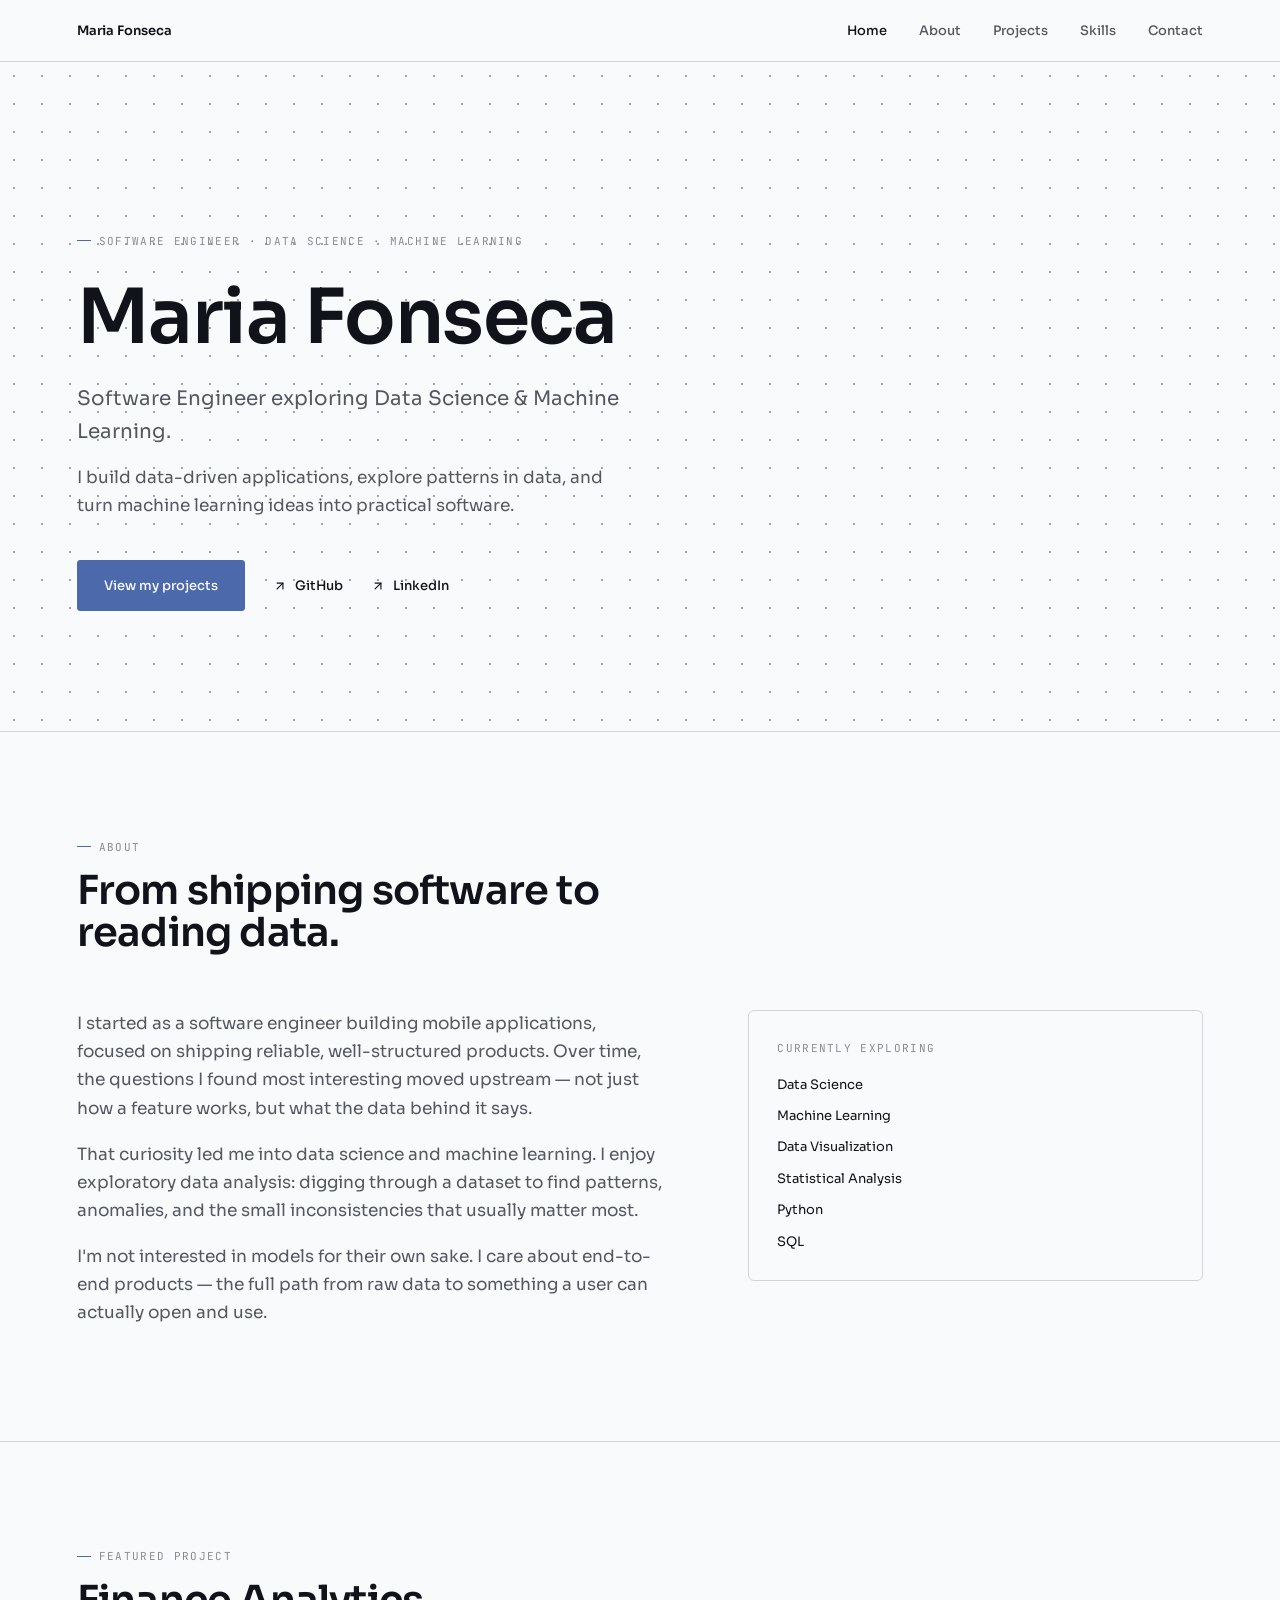
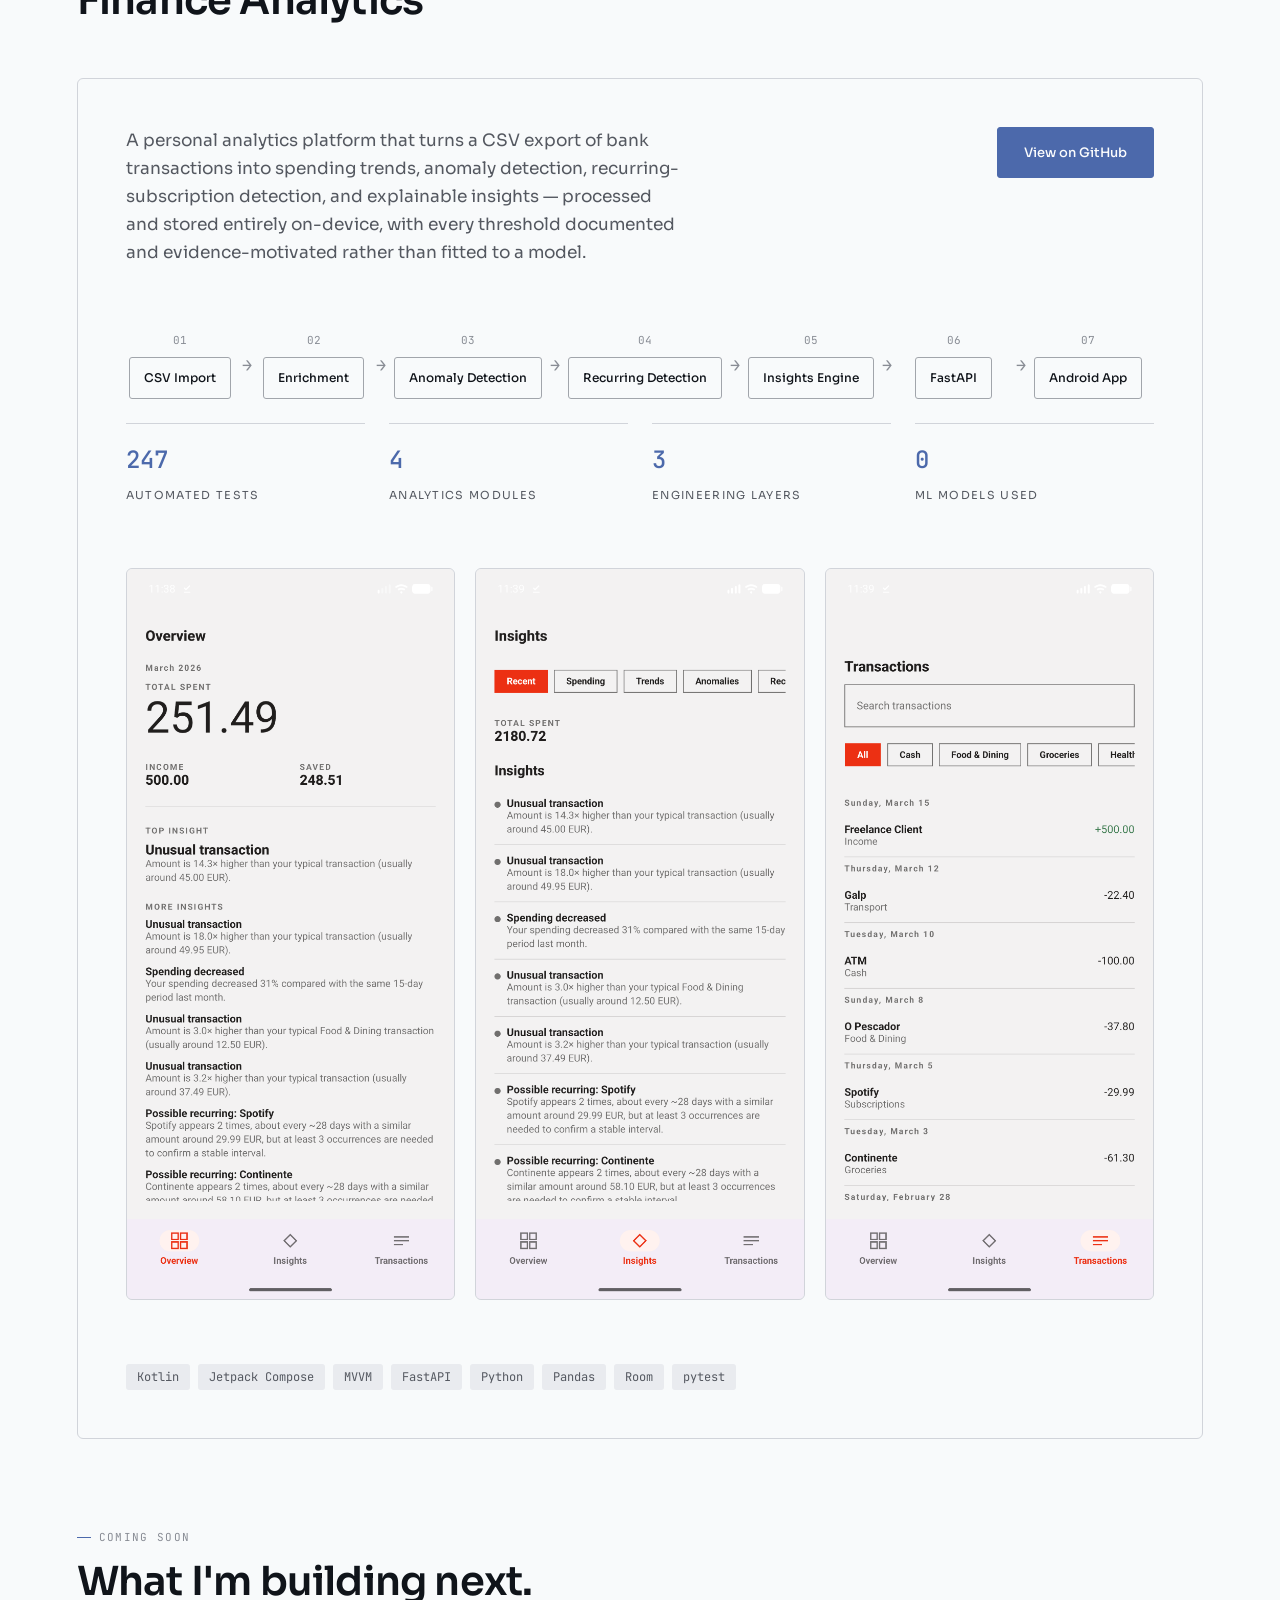
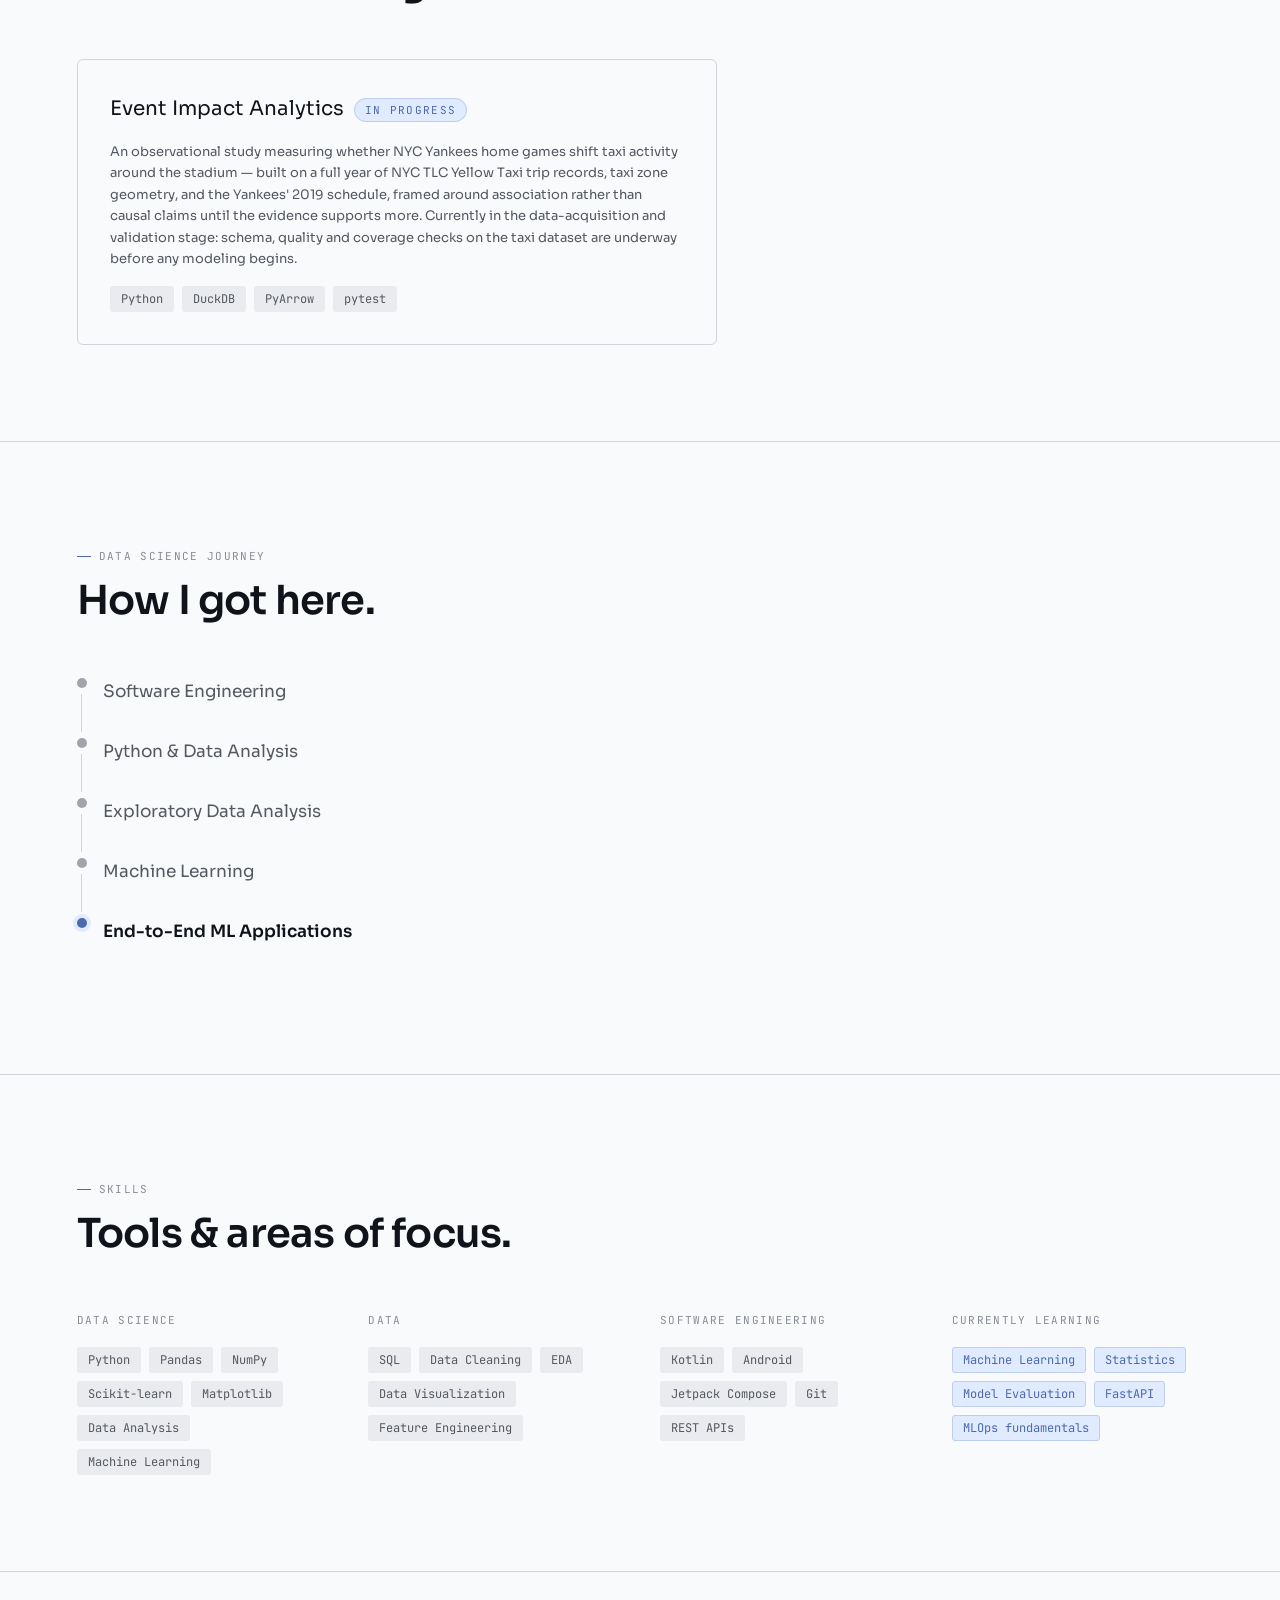
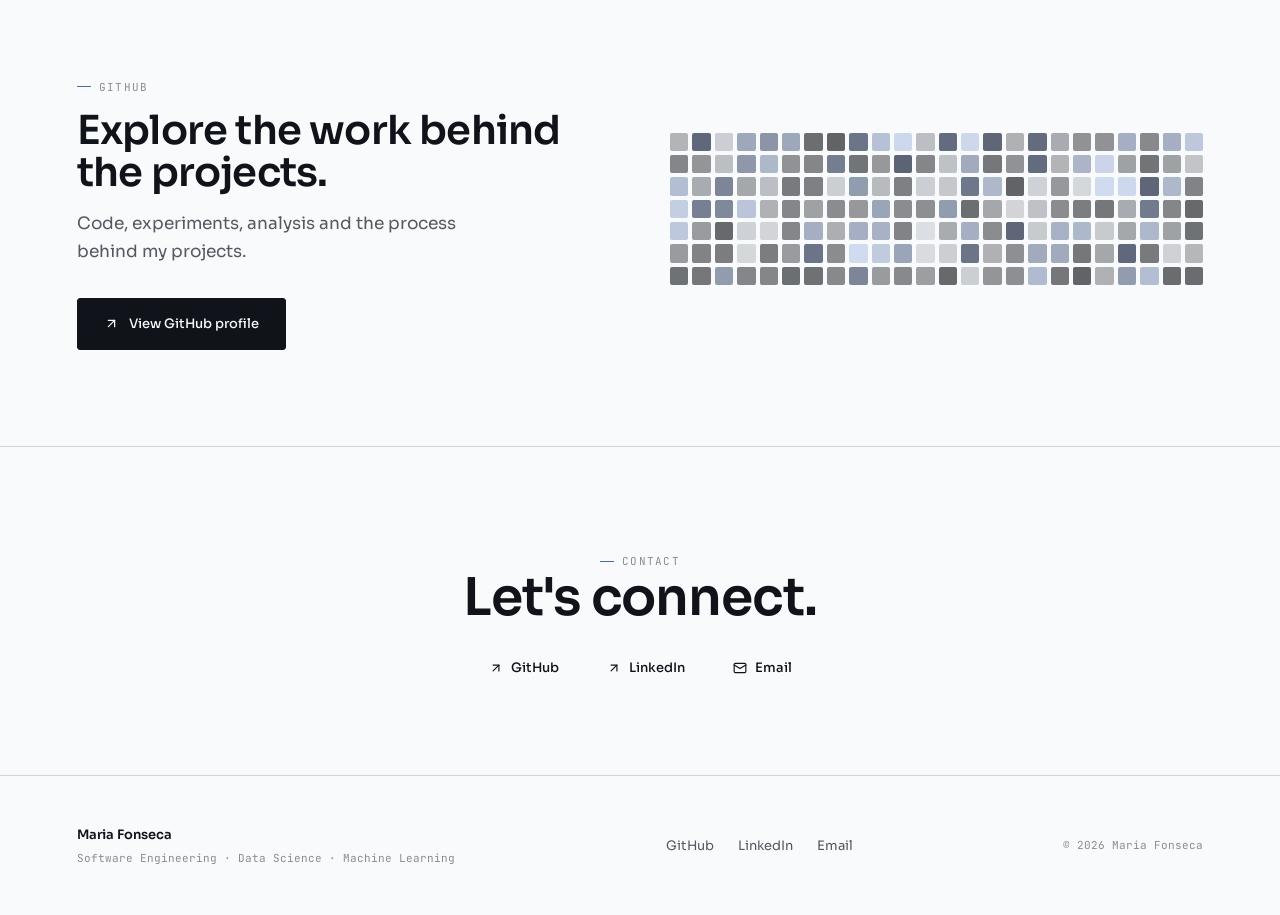
==== ui_kits/portfolio/index.html @ a58d3ca5 "Initial commit: portfolio site and improvement notes Claude-Session: https://claude.ai/code/session_" ====
<!doctype html>
<html lang="en">
<head>
<meta charset="utf-8">
<meta name="viewport" content="width=device-width, initial-scale=1">
<title>Maria Fonseca — Software Engineer · Data Science · ML</title>
<link rel="stylesheet" href="../../styles.css">
<style>
.hero{padding:160px var(--container-padding) 120px;position:relative;overflow:hidden}
.hero-dots{position:absolute;inset:0;z-index:0}
.hero-inner{position:relative;z-index:1;max-width:820px}
.hero-kicker{margin-bottom:28px}
.hero h1{font-size:var(--text-4xl);margin-bottom:24px}
.hero-sub{font-size:var(--text-md);color:var(--color-text-secondary);font-weight:400;margin-bottom:16px;max-width:620px}
.hero-body{font-size:var(--text-base);color:var(--color-text-secondary);max-width:560px;margin-bottom:40px}
.hero-cta{display:flex;align-items:center;gap:28px;flex-wrap:wrap}
section{padding:96px var(--container-padding);border-top:1px solid var(--color-divider)}
.section-head{margin-bottom:56px;max-width:640px}
.section-head h2{font-size:var(--text-2xl);margin-top:14px}
.about-grid{display:grid;grid-template-columns:1.3fr 1fr;gap:80px;align-items:start}
.about-body p{margin-bottom:18px;color:var(--color-text-secondary);font-size:var(--text-base)}
.explore-box{border:1px solid var(--color-divider);border-radius:var(--radius-md);padding:28px}
.explore-title{font-family:var(--font-mono);font-size:var(--text-2xs);text-transform:uppercase;letter-spacing:var(--tracking-label);color:var(--color-text-tertiary);margin-bottom:16px}
.explore-list{display:flex;flex-direction:column;gap:10px}
.explore-list span{font-size:var(--text-sm)}
.featured-top{display:flex;justify-content:space-between;align-items:flex-start;gap:40px;margin-bottom:40px;flex-wrap:wrap}
.featured-desc{max-width:560px;color:var(--color-text-secondary);font-size:var(--text-base)}
.featured-stats{display:grid;grid-template-columns:repeat(4,1fr);gap:24px;margin-bottom:40px}
.featured-viz{display:grid;grid-template-columns:repeat(3,1fr);gap:20px;margin-bottom:40px}
.viz-shot{width:100%;aspect-ratio:9/20;object-fit:cover;object-position:top;border:1px solid var(--color-divider);border-radius:var(--radius-md);background:var(--color-inset)}
.coming-soon-card{max-width:640px}
.coming-soon-badge{font-family:var(--font-mono);font-size:var(--text-2xs);text-transform:uppercase;letter-spacing:var(--tracking-label);background:var(--color-accent-soft);color:var(--color-accent);border:1px solid var(--color-accent-soft-border);border-radius:var(--radius-pill);padding:4px 10px;margin-left:10px;vertical-align:middle}
.other-grid{display:grid;grid-template-columns:1fr 1fr 1fr;gap:24px}
.journey-wrap{max-width:480px}
.skills-grid{display:grid;grid-template-columns:repeat(4,1fr);gap:40px}
.skill-cat-title{font-family:var(--font-mono);font-size:var(--text-2xs);text-transform:uppercase;letter-spacing:var(--tracking-label);color:var(--color-text-tertiary);margin-bottom:18px}
.skill-tags{display:flex;flex-wrap:wrap;gap:8px}
.gh-section{display:grid;grid-template-columns:1fr 1fr;gap:60px;align-items:center}
.gh-graph{display:grid;grid-template-columns:repeat(24,1fr);gap:4px}
.gh-cell{aspect-ratio:1;border-radius:2px;background:var(--color-inset)}
.contact-section{text-align:center}
.contact-section h2{font-size:var(--text-3xl);margin-bottom:32px}
.contact-links{display:flex;justify-content:center;gap:48px;flex-wrap:wrap}
footer{padding:48px var(--container-padding);border-top:1px solid var(--color-divider);display:flex;justify-content:space-between;align-items:center;flex-wrap:wrap;gap:16px}
footer .foot-brand{font-weight:600;font-size:var(--text-sm)}
footer .foot-sub{font-family:var(--font-mono);font-size:var(--text-2xs);color:var(--color-text-tertiary);margin-top:4px}
footer .foot-links{display:flex;gap:24px}
footer .foot-links a{font-size:var(--text-sm);color:var(--color-text-secondary)}
.copyright{font-family:var(--font-mono);font-size:var(--text-2xs);color:var(--color-text-tertiary)}
.nav-toggle{display:none;background:none;border:none;cursor:pointer;padding:4px;color:var(--color-text)}
.nav-toggle svg{width:22px;height:22px}
@media (max-width: 860px){
  .about-grid,.gh-section{grid-template-columns:1fr}
  .featured-stats{grid-template-columns:1fr 1fr}
  .featured-viz{grid-template-columns:1fr}
  .other-grid{grid-template-columns:1fr}
  .skills-grid{grid-template-columns:1fr 1fr}
  .hero{padding:120px 24px 80px}
  .hero h1{font-size:var(--text-3xl)}
  section{padding:64px 24px}
}
@media (max-width: 700px){
  .nav-toggle{display:inline-flex}
  .nav-links{
    position:absolute;top:100%;left:0;right:0;display:none;flex-direction:column;
    align-items:stretch;gap:0;background:var(--color-bg);border-bottom:1px solid var(--color-divider);
    padding:8px var(--container-padding) 16px;
  }
  .nav-links.open{display:flex}
  .nav-links a{padding:12px 0}
  .gh-graph{grid-template-columns:repeat(14,1fr)}
}
@media (max-width: 480px){
  .hero h1{font-size:var(--text-2xl)}
  .hero-sub{font-size:var(--text-base)}
  .hero-cta{gap:16px}
  .contact-links{gap:24px}
  .gh-graph{grid-template-columns:repeat(10,1fr)}
  footer{flex-direction:column;align-items:flex-start;text-align:left}
}
</style>
</head>
<body>

<nav class="nav">
  <span class="nav-brand">Maria Fonseca</span>
  <button class="nav-toggle" id="nav-toggle" type="button" aria-label="Toggle navigation" aria-expanded="false" aria-controls="nav-links">
    <svg viewBox="0 0 24 24" fill="none" stroke="currentColor" stroke-width="2" stroke-linecap="round" stroke-linejoin="round"><line x1="3" y1="6" x2="21" y2="6"/><line x1="3" y1="12" x2="21" y2="12"/><line x1="3" y1="18" x2="21" y2="18"/></svg>
  </button>
  <div class="nav-links" id="nav-links">
    <a href="#home" aria-current="page">Home</a>
    <a href="#about">About</a>
    <a href="#projects">Projects</a>
    <a href="#skills">Skills</a>
    <a href="#contact">Contact</a>
  </div>
</nav>

<header class="hero dot-field" id="home">
  <div class="hero-inner">
    <div class="section-label hero-kicker">Software Engineer · Data Science · Machine Learning</div>
    <h1>Maria Fonseca</h1>
    <div class="hero-sub">Software Engineer exploring Data Science &amp; Machine Learning.</div>
    <div class="hero-body">I build data-driven applications, explore patterns in data, and turn machine learning ideas into practical software.</div>
    <div class="hero-cta">
      <a class="btn btn-accent" href="#projects">View my projects</a>
      <a class="social-link" href="https://github.com/mariaiffonseca" target="_blank" rel="noreferrer"><svg viewBox="0 0 24 24" fill="none" stroke="currentColor" stroke-width="2" stroke-linecap="round" stroke-linejoin="round"><path d="M7 17 17 7"/><path d="M7 7h10v10"/></svg>GitHub</a>
      <a class="social-link" href="https://www.linkedin.com/in/mariaiffonseca/" target="_blank" rel="noreferrer"><svg viewBox="0 0 24 24" fill="none" stroke="currentColor" stroke-width="2" stroke-linecap="round" stroke-linejoin="round"><path d="M7 17 17 7"/><path d="M7 7h10v10"/></svg>LinkedIn</a>
    </div>
  </div>
</header>

<section id="about">
  <div class="section-head">
    <div class="section-label">About</div>
    <h2>From shipping software to reading data.</h2>
  </div>
  <div class="about-grid">
    <div class="about-body">
      <p>I started as a software engineer building mobile applications, focused on shipping reliable, well-structured products. Over time, the questions I found most interesting moved upstream — not just how a feature works, but what the data behind it says.</p>
      <p>That curiosity led me into data science and machine learning. I enjoy exploratory data analysis: digging through a dataset to find patterns, anomalies, and the small inconsistencies that usually matter most.</p>
      <p>I'm not interested in models for their own sake. I care about end-to-end products — the full path from raw data to something a user can actually open and use.</p>
    </div>
    <div class="explore-box">
      <div class="explore-title">Currently exploring</div>
      <div class="explore-list">
        <span>Data Science</span><span>Machine Learning</span><span>Data Visualization</span>
        <span>Statistical Analysis</span><span>Python</span><span>SQL</span>
      </div>
    </div>
  </div>
</section>

<section id="projects">
  <div class="section-head">
    <div class="section-label">Featured project</div>
    <h2>Finance Analytics</h2>
  </div>
  <div class="card card-featured">
    <div class="featured-top">
      <p class="featured-desc">A personal analytics platform that turns a CSV export of bank transactions into spending trends, anomaly detection, recurring-subscription detection, and explainable insights — processed and stored entirely on-device, with every threshold documented and evidence-motivated rather than fitted to a model.</p>
      <div style="display:flex;gap:16px;flex-shrink:0">
        <a class="btn btn-accent" href="https://github.com/mariaiffonseca/finance-analytics" target="_blank" rel="noreferrer">View on GitHub</a>
      </div>
    </div>
    <div class="pipeline">
      <div class="pipeline-step"><span class="pipeline-index">01</span><span class="pipeline-label">CSV Import</span></div>
      <span class="pipeline-arrow">→</span>
      <div class="pipeline-step"><span class="pipeline-index">02</span><span class="pipeline-label">Enrichment</span></div>
      <span class="pipeline-arrow">→</span>
      <div class="pipeline-step"><span class="pipeline-index">03</span><span class="pipeline-label">Anomaly Detection</span></div>
      <span class="pipeline-arrow">→</span>
      <div class="pipeline-step"><span class="pipeline-index">04</span><span class="pipeline-label">Recurring Detection</span></div>
      <span class="pipeline-arrow">→</span>
      <div class="pipeline-step"><span class="pipeline-index">05</span><span class="pipeline-label">Insights Engine</span></div>
      <span class="pipeline-arrow">→</span>
      <div class="pipeline-step"><span class="pipeline-index">06</span><span class="pipeline-label">FastAPI</span></div>
      <span class="pipeline-arrow">→</span>
      <div class="pipeline-step"><span class="pipeline-index">07</span><span class="pipeline-label">Android App</span></div>
    </div>
    <div class="featured-stats">
      <div class="stat"><div class="stat-value">247</div><div class="stat-label">Automated tests</div></div>
      <div class="stat"><div class="stat-value">4</div><div class="stat-label">Analytics modules</div></div>
      <div class="stat"><div class="stat-value">3</div><div class="stat-label">Engineering layers</div></div>
      <div class="stat"><div class="stat-value">0</div><div class="stat-label">ML models used</div></div>
    </div>
    <div class="featured-viz">
      <img class="viz-shot" src="../../assets/projects/finance-analytics/overview.png" alt="Finance Analytics overview dashboard screenshot">
      <img class="viz-shot" src="../../assets/projects/finance-analytics/insights.png" alt="Finance Analytics insights screen screenshot">
      <img class="viz-shot" src="../../assets/projects/finance-analytics/transactions.png" alt="Finance Analytics transactions screen screenshot">
    </div>
    <div class="card-tags">
      <span class="tag">Kotlin</span><span class="tag">Jetpack Compose</span><span class="tag">MVVM</span>
      <span class="tag">FastAPI</span><span class="tag">Python</span><span class="tag">Pandas</span>
      <span class="tag">Room</span><span class="tag">pytest</span>
    </div>
  </div>

  <div class="section-head" style="margin-top:80px">
    <div class="section-label">Coming soon</div>
    <h2>What I'm building next.</h2>
  </div>
  <div class="card coming-soon-card">
    <div class="card-title">Event Impact Analytics<span class="coming-soon-badge">In progress</span></div>
    <div class="card-body">An observational study measuring whether NYC Yankees home games shift taxi activity around the stadium — built on a full year of NYC TLC Yellow Taxi trip records, taxi zone geometry, and the Yankees' 2019 schedule, framed around association rather than causal claims until the evidence supports more. Currently in the data-acquisition and validation stage: schema, quality and coverage checks on the taxi dataset are underway before any modeling begins.</div>
    <div class="card-tags"><span class="tag">Python</span><span class="tag">DuckDB</span><span class="tag">PyArrow</span><span class="tag">pytest</span></div>
  </div>
</section>

<section>
  <div class="section-head">
    <div class="section-label">Data science journey</div>
    <h2>How I got here.</h2>
  </div>
  <div class="journey-wrap">
    <div class="journey-step"><div class="journey-rail"><div class="journey-dot"></div><div class="journey-line"></div></div><div class="journey-label">Software Engineering</div></div>
    <div class="journey-step"><div class="journey-rail"><div class="journey-dot"></div><div class="journey-line"></div></div><div class="journey-label">Python &amp; Data Analysis</div></div>
    <div class="journey-step"><div class="journey-rail"><div class="journey-dot"></div><div class="journey-line"></div></div><div class="journey-label">Exploratory Data Analysis</div></div>
    <div class="journey-step"><div class="journey-rail"><div class="journey-dot"></div><div class="journey-line"></div></div><div class="journey-label">Machine Learning</div></div>
    <div class="journey-step"><div class="journey-rail"><div class="journey-dot journey-dot-current"></div></div><div class="journey-label journey-label-current">End-to-End ML Applications</div></div>
  </div>
</section>

<section id="skills">
  <div class="section-head">
    <div class="section-label">Skills</div>
    <h2>Tools &amp; areas of focus.</h2>
  </div>
  <div class="skills-grid">
    <div>
      <div class="skill-cat-title">Data Science</div>
      <div class="skill-tags"><span class="tag">Python</span><span class="tag">Pandas</span><span class="tag">NumPy</span><span class="tag">Scikit-learn</span><span class="tag">Matplotlib</span><span class="tag">Data Analysis</span><span class="tag">Machine Learning</span></div>
    </div>
    <div>
      <div class="skill-cat-title">Data</div>
      <div class="skill-tags"><span class="tag">SQL</span><span class="tag">Data Cleaning</span><span class="tag">EDA</span><span class="tag">Data Visualization</span><span class="tag">Feature Engineering</span></div>
    </div>
    <div>
      <div class="skill-cat-title">Software Engineering</div>
      <div class="skill-tags"><span class="tag">Kotlin</span><span class="tag">Android</span><span class="tag">Jetpack Compose</span><span class="tag">Git</span><span class="tag">REST APIs</span></div>
    </div>
    <div>
      <div class="skill-cat-title">Currently learning</div>
      <div class="skill-tags"><span class="tag tag-accent">Machine Learning</span><span class="tag tag-accent">Statistics</span><span class="tag tag-accent">Model Evaluation</span><span class="tag tag-accent">FastAPI</span><span class="tag tag-accent">MLOps fundamentals</span></div>
    </div>
  </div>
</section>

<section>
  <div class="gh-section">
    <div>
      <div class="section-label">GitHub</div>
      <h2 style="font-size:var(--text-2xl);margin:14px 0 16px">Explore the work behind the projects.</h2>
      <p style="color:var(--color-text-secondary);max-width:420px;margin-bottom:32px">Code, experiments, analysis and the process behind my projects.</p>
      <a class="btn btn-primary" href="https://github.com/mariaiffonseca" target="_blank" rel="noreferrer"><svg viewBox="0 0 24 24" fill="none" stroke="currentColor" stroke-width="2" stroke-linecap="round" stroke-linejoin="round"><path d="M7 17 17 7"/><path d="M7 7h10v10"/></svg>View GitHub profile</a>
    </div>
    <div class="gh-graph" id="gh-graph" aria-hidden="true"></div>
  </div>
</section>
<script>
(function(){
  var toggle = document.getElementById('nav-toggle');
  var links = document.getElementById('nav-links');
  if (!toggle || !links) return;
  toggle.addEventListener('click', function(){
    var open = links.classList.toggle('open');
    toggle.setAttribute('aria-expanded', open ? 'true' : 'false');
  });
  Array.prototype.forEach.call(links.querySelectorAll('a'), function(a){
    a.addEventListener('click', function(){
      links.classList.remove('open');
      toggle.setAttribute('aria-expanded', 'false');
    });
  });
})();
(function(){
  var g = document.getElementById('gh-graph');
  if (!g) return;
  for (var i = 0; i < 168; i++) {
    var c = document.createElement('div');
    c.className = 'gh-cell';
    var l = (90 - Math.random() * 40).toFixed(0);
    c.style.background = 'oklch(' + l + '% ' + (Math.random() > 0.6 ? '0.03 265' : '0.006 258') + ')';
    g.appendChild(c);
  }
})();
</script>

<section class="contact-section" id="contact">
  <div class="section-label" style="justify-content:center">Contact</div>
  <h2>Let's connect.</h2>
  <div class="contact-links">
    <a class="social-link" href="https://github.com/mariaiffonseca" target="_blank" rel="noreferrer"><svg viewBox="0 0 24 24" fill="none" stroke="currentColor" stroke-width="2" stroke-linecap="round" stroke-linejoin="round"><path d="M7 17 17 7"/><path d="M7 7h10v10"/></svg>GitHub</a>
    <a class="social-link" href="https://www.linkedin.com/in/mariaiffonseca/" target="_blank" rel="noreferrer"><svg viewBox="0 0 24 24" fill="none" stroke="currentColor" stroke-width="2" stroke-linecap="round" stroke-linejoin="round"><path d="M7 17 17 7"/><path d="M7 7h10v10"/></svg>LinkedIn</a>
    <a class="social-link" href="mailto:fonsecamariainesf@gmail.com"><svg viewBox="0 0 24 24" fill="none" stroke="currentColor" stroke-width="2" stroke-linecap="round" stroke-linejoin="round"><rect x="2" y="4" width="20" height="16" rx="2"/><path d="m2 7 10 6 10-6"/></svg>Email</a>
  </div>
</section>

<footer>
  <div>
    <div class="foot-brand">Maria Fonseca</div>
    <div class="foot-sub">Software Engineering · Data Science · Machine Learning</div>
  </div>
  <div class="foot-links">
    <a href="https://github.com/mariaiffonseca" target="_blank" rel="noreferrer">GitHub</a><a href="https://www.linkedin.com/in/mariaiffonseca/" target="_blank" rel="noreferrer">LinkedIn</a><a href="mailto:fonsecamariainesf@gmail.com">Email</a>
  </div>
  <div class="copyright">© 2026 Maria Fonseca</div>
</footer>

</body>
</html>
---- styles.css ----
/* Field Notes — design-system tokens and component classes for Maria Fonseca's
   software engineering / data science portfolio. Plain CSS on plain HTML:
   no JS framework, no build step. See readme.md for rationale. */
@import url('https://fonts.googleapis.com/css2?family=Sora:wght@400;500;600;700;800&family=JetBrains+Mono:wght@400;500;600&display=swap');

:root {
  /* — base neutrals (cool, near-desaturated) — */
  --color-bg: oklch(98.3% 0.003 255);
  --color-surface: oklch(96% 0.005 256);
  --color-inset: oklch(94% 0.006 258);
  --color-text: oklch(19% 0.014 262);
  --color-text-secondary: oklch(46% 0.014 260);
  --color-text-tertiary: oklch(64% 0.012 260);
  --color-divider: oklch(87% 0.008 258);
  --color-divider-strong: oklch(72% 0.01 258);

  /* — single accent: sophisticated indigo, one hue only — */
  --color-accent: oklch(53% 0.11 265);
  --color-accent-hover: oklch(46% 0.115 265);
  --color-accent-press: oklch(40% 0.12 265);
  --color-accent-soft: oklch(94% 0.03 265);
  --color-accent-soft-border: oklch(85% 0.05 265);
  --color-on-accent: oklch(99% 0.002 255);

  --color-inverse-bg: var(--color-text);
  --color-inverse-text: oklch(98% 0.003 255);

  /* — type — */
  --font-sans: 'Sora', ui-sans-serif, system-ui, -apple-system, sans-serif;
  --font-mono: 'JetBrains Mono', ui-monospace, 'SFMono-Regular', Menlo, monospace;

  --text-2xs: 0.6875rem;  /* 11px — eyebrow labels */
  --text-xs: 0.75rem;     /* 12px */
  --text-sm: 0.8125rem;   /* 13px */
  --text-base: 1.0625rem; /* 17px — body */
  --text-md: 1.25rem;     /* 20px */
  --text-lg: 1.5rem;      /* 24px */
  --text-xl: 2rem;        /* 32px */
  --text-2xl: 2.5rem;     /* 40px */
  --text-3xl: 3.25rem;    /* 52px */
  --text-4xl: 4.75rem;    /* 76px — hero */

  --leading-tight: 1.05;
  --leading-snug: 1.25;
  --leading-normal: 1.5;
  --leading-relaxed: 1.65;

  --tracking-tight: -0.02em;
  --tracking-label: 0.12em;

  --weight-regular: 400;
  --weight-medium: 500;
  --weight-semibold: 600;
  --weight-bold: 700;

  /* — spacing — */
  --space-1: 4px; --space-2: 8px; --space-3: 12px; --space-4: 16px;
  --space-5: 20px; --space-6: 24px; --space-8: 32px; --space-10: 40px;
  --space-12: 48px; --space-16: 64px; --space-20: 80px; --space-24: 96px;
  --space-32: 128px; --space-40: 160px;

  --radius-sm: 3px; --radius-md: 6px; --radius-lg: 12px; --radius-pill: 999px;

  --shadow-sm: 0 1px 2px oklch(20% 0.01 260 / 0.06);
  --shadow-md: 0 8px 24px oklch(20% 0.01 260 / 0.08);
  --shadow-lg: 0 20px 48px oklch(20% 0.01 260 / 0.12);

  --ease-standard: cubic-bezier(0.4, 0, 0.2, 1);
  --ease-out: cubic-bezier(0.16, 1, 0.3, 1);
  --duration-fast: 150ms;
  --duration-base: 250ms;
  --duration-slow: 420ms;

  --container-max: 1160px;
  --container-padding: clamp(24px, 6vw, 96px);
}

*, *::before, *::after { box-sizing: border-box; }
html { scroll-behavior: smooth; }
body {
  margin: 0; background: var(--color-bg); color: var(--color-text);
  font-family: var(--font-sans); font-size: var(--text-base);
  line-height: var(--leading-relaxed); font-weight: var(--weight-regular);
  -webkit-font-smoothing: antialiased;
}
h1, h2, h3, h4, h5 { margin: 0; font-family: var(--font-sans); font-weight: var(--weight-semibold); letter-spacing: var(--tracking-tight); line-height: var(--leading-tight); }
p { margin: 0; }
a { color: var(--color-accent); text-decoration: none; }
a:hover { color: var(--color-accent-hover); text-decoration: underline; text-underline-offset: 3px; }
img, svg { display: block; max-width: 100%; }
:focus { outline: none; }
:focus-visible { outline: 2px solid var(--color-accent); outline-offset: 2px; }
::selection { background: var(--color-accent-soft); color: var(--color-text); }

.container { max-width: var(--container-max); margin: 0 auto; padding-left: var(--container-padding); padding-right: var(--container-padding); }
.section-label {
  display: inline-flex; align-items: center; gap: var(--space-2);
  font-family: var(--font-mono); font-size: var(--text-2xs);
  letter-spacing: var(--tracking-label); text-transform: uppercase;
  color: var(--color-text-tertiary);
}
.section-label::before { content: ''; width: 14px; height: 1px; background: var(--color-accent); display: inline-block; }

/* — buttons — */
.btn {
  display: inline-flex; align-items: center; justify-content: center; gap: 10px;
  cursor: pointer; text-decoration: none; white-space: nowrap;
  font-family: var(--font-sans); font-weight: var(--weight-medium); font-size: var(--text-sm);
  padding: 14px 26px; border-radius: var(--radius-sm); border: 1px solid transparent;
  transition: background var(--duration-fast) var(--ease-standard), color var(--duration-fast) var(--ease-standard), border-color var(--duration-fast) var(--ease-standard), opacity var(--duration-fast) var(--ease-standard);
}
.btn:hover { text-decoration: none; }
.btn svg, .btn img { width: 15px; height: 15px; }
.btn-primary { background: var(--color-text); color: var(--color-inverse-text); border-color: var(--color-text); }
.btn-primary:hover { background: oklch(30% 0.014 262); color: var(--color-inverse-text); }
.btn-accent { background: var(--color-accent); color: var(--color-on-accent); border-color: var(--color-accent); }
.btn-accent:hover { background: var(--color-accent-hover); color: var(--color-on-accent); }
.btn-secondary { background: transparent; color: var(--color-text); border-color: var(--color-divider-strong); }
.btn-secondary:hover { background: var(--color-inset); color: var(--color-text); }
.btn-ghost { background: transparent; color: var(--color-text-secondary); padding-inline: 4px; }
.btn-ghost:hover { color: var(--color-text); }
.btn-sm { padding: 9px 16px; font-size: var(--text-xs); }

/* — tags (mono, technical) — */
.tag {
  display: inline-flex; align-items: center; font-family: var(--font-mono);
  font-size: var(--text-xs); line-height: 1; padding: 6px 10px; border-radius: var(--radius-sm);
  background: var(--color-inset); color: var(--color-text-secondary); border: 1px solid transparent;
}
.tag-accent { background: var(--color-accent-soft); color: var(--color-accent); border-color: var(--color-accent-soft-border); }
.tag-outline { background: transparent; color: var(--color-text); border-color: var(--color-divider-strong); }

/* — navigation — */
.nav {
  position: sticky; top: 0; z-index: 20; display: flex; align-items: center; justify-content: space-between;
  padding: 20px var(--container-padding); border-bottom: 1px solid var(--color-divider);
  background: color-mix(in oklch, var(--color-bg) 85%, transparent); backdrop-filter: blur(10px);
}
.nav-brand { font-weight: var(--weight-semibold); font-size: var(--text-sm); color: var(--color-text); }
.nav-links { display: flex; align-items: center; gap: var(--space-8); }
.nav-links a { font-size: var(--text-sm); font-weight: var(--weight-medium); color: var(--color-text-secondary); }
.nav-links a:hover, .nav-links a[aria-current='page'] { color: var(--color-text); text-decoration: none; }
.social-link { display: inline-flex; align-items: center; gap: 8px; font-size: var(--text-sm); font-weight: var(--weight-medium); color: var(--color-text); }
.social-link:hover { color: var(--color-accent); text-decoration: none; }
.social-link svg { width: 14px; height: 14px; }

/* — cards — */
.card {
  border: 1px solid var(--color-divider); border-radius: var(--radius-md);
  background: var(--color-bg); padding: var(--space-8);
  transition: box-shadow var(--duration-base) var(--ease-out), transform var(--duration-base) var(--ease-out), border-color var(--duration-base) var(--ease-out);
  display: flex; flex-direction: column; gap: var(--space-4);
}
.card:hover { box-shadow: var(--shadow-md); transform: translateY(-3px); border-color: var(--color-divider-strong); }
.card-title { font-size: var(--text-md); }
.card-body { color: var(--color-text-secondary); font-size: var(--text-sm); line-height: var(--leading-relaxed); }
.card-tags { display: flex; flex-wrap: wrap; gap: var(--space-2); }
.card-links { display: flex; gap: var(--space-6); margin-top: var(--space-1); }
.card-links a { font-size: var(--text-sm); font-weight: var(--weight-medium); }
.card-links a.muted { color: var(--color-text-secondary); }
.card-featured { padding: var(--space-12); gap: var(--space-6); }
.card-featured .card-title { font-size: var(--text-xl); }

/* — stats — */
.stat { display: flex; flex-direction: column; gap: 6px; padding-top: var(--space-4); border-top: 1px solid var(--color-divider); }
.stat-value { font-family: var(--font-mono); font-size: var(--text-lg); color: var(--color-accent); font-weight: var(--weight-medium); }
.stat-label { font-family: var(--font-sans); font-size: var(--text-2xs); text-transform: uppercase; letter-spacing: var(--tracking-label); color: var(--color-text-secondary); }

/* — pipeline (horizontal process) — */
.pipeline { display: flex; align-items: center; flex-wrap: wrap; gap: var(--space-1); }
.pipeline-step { display: flex; flex-direction: column; align-items: center; gap: 8px; min-width: 108px; }
.pipeline-index { font-family: var(--font-mono); font-size: var(--text-2xs); color: var(--color-text-tertiary); }
.pipeline-label {
  border: 1px solid var(--color-divider-strong); border-radius: var(--radius-sm); padding: 10px 14px;
  font-size: var(--text-xs); font-weight: var(--weight-medium); text-align: center; background: var(--color-bg);
}
.pipeline-arrow { color: var(--color-text-tertiary); font-family: var(--font-mono); padding: 0 4px; }

/* — journey (vertical timeline) — */
.journey-step { display: flex; gap: var(--space-4); }
.journey-rail { display: flex; flex-direction: column; align-items: center; }
.journey-dot { width: 10px; height: 10px; border-radius: 50%; background: var(--color-divider-strong); flex-shrink: 0; }
.journey-dot-current { background: var(--color-accent); box-shadow: 0 0 0 4px var(--color-accent-soft); }
.journey-line { width: 1px; flex: 1; background: var(--color-divider); margin: 6px 0; }
.journey-label { font-size: var(--text-base); color: var(--color-text-secondary); padding-bottom: var(--space-8); }
.journey-label-current { color: var(--color-text); font-weight: var(--weight-semibold); }

/* — placeholder visuals (no stock imagery) — */
.placeholder {
  border: 1px solid var(--color-divider); border-radius: var(--radius-md);
  background: repeating-linear-gradient(135deg, var(--color-inset) 0, var(--color-inset) 1px, var(--color-bg) 1px, var(--color-bg) 12px);
  display: flex; align-items: center; justify-content: center; text-align: center; padding: var(--space-6);
}
.placeholder-label { font-family: var(--font-mono); font-size: var(--text-xs); color: var(--color-text-tertiary); }

/* — subtle data-point texture (hero backdrop) — */
.dot-field {
  background-image: radial-gradient(var(--color-divider-strong) 1px, transparent 1px);
  background-size: 28px 28px;
}
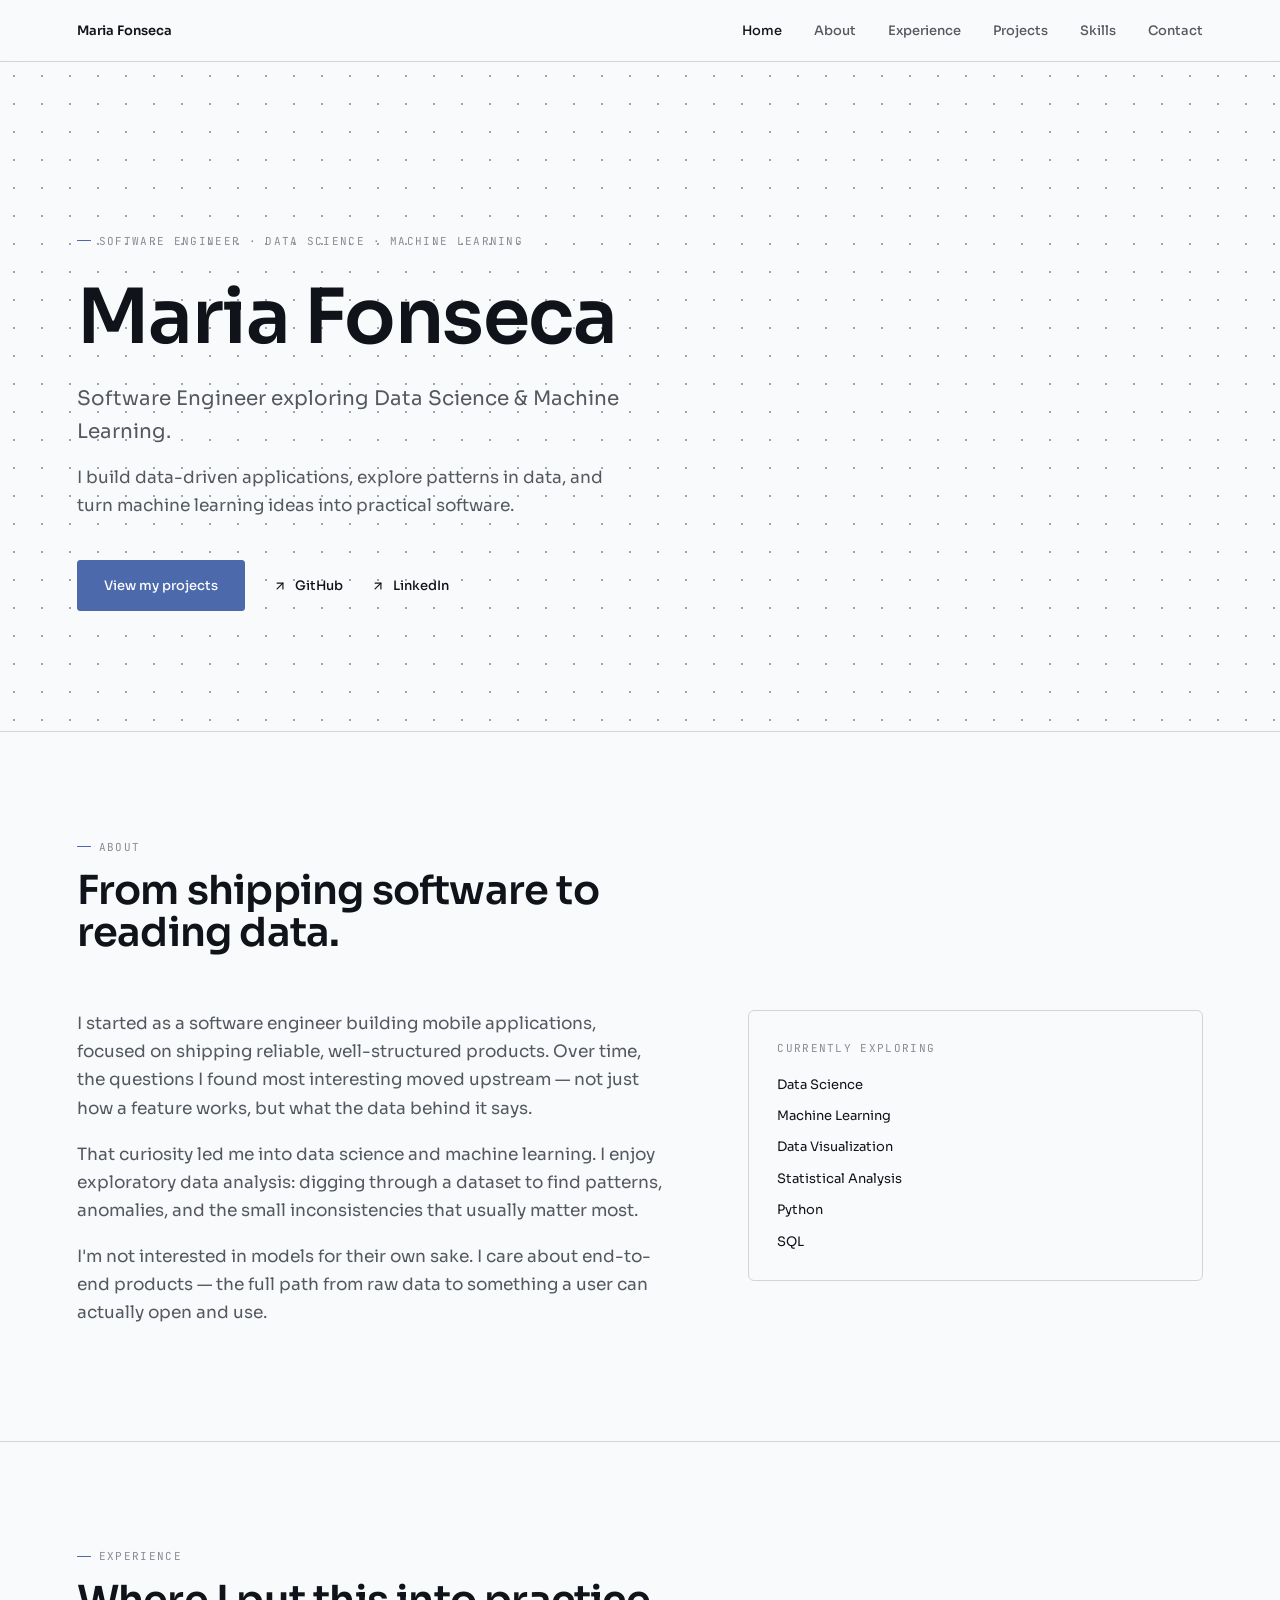
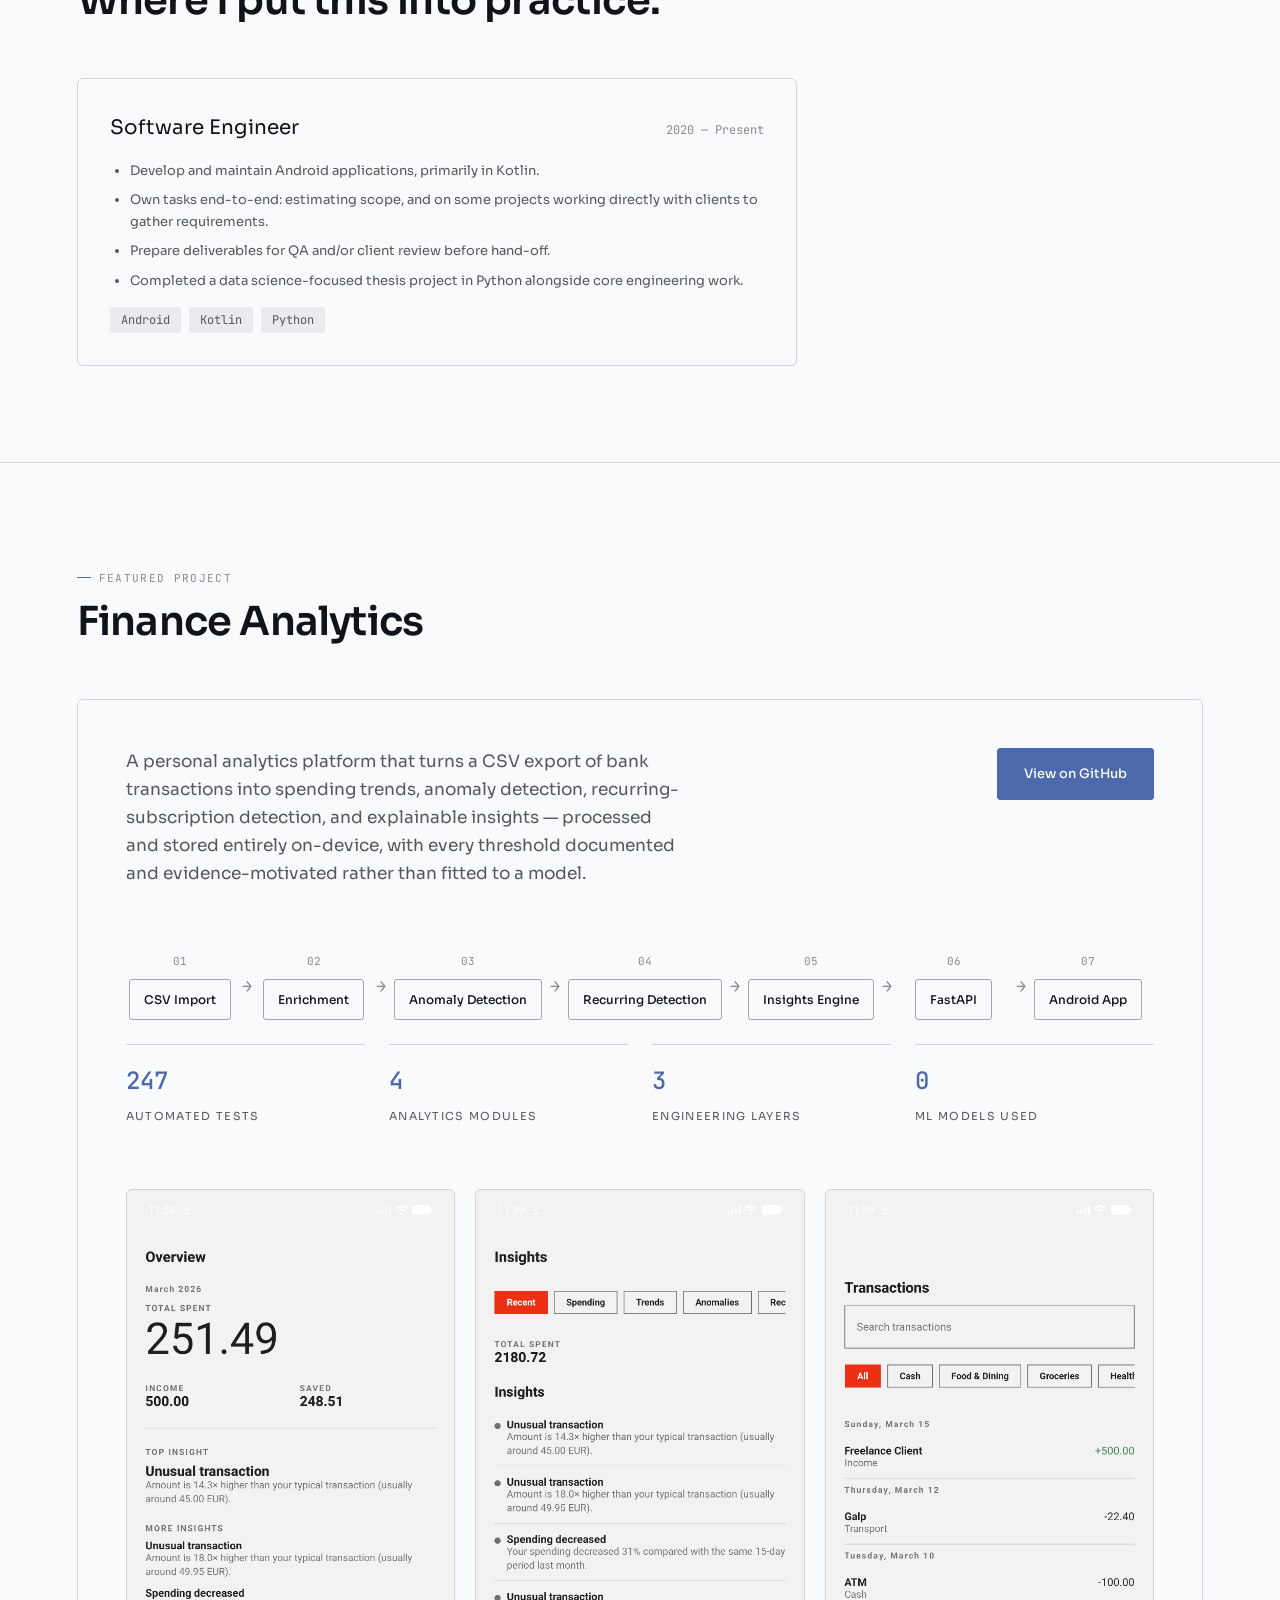
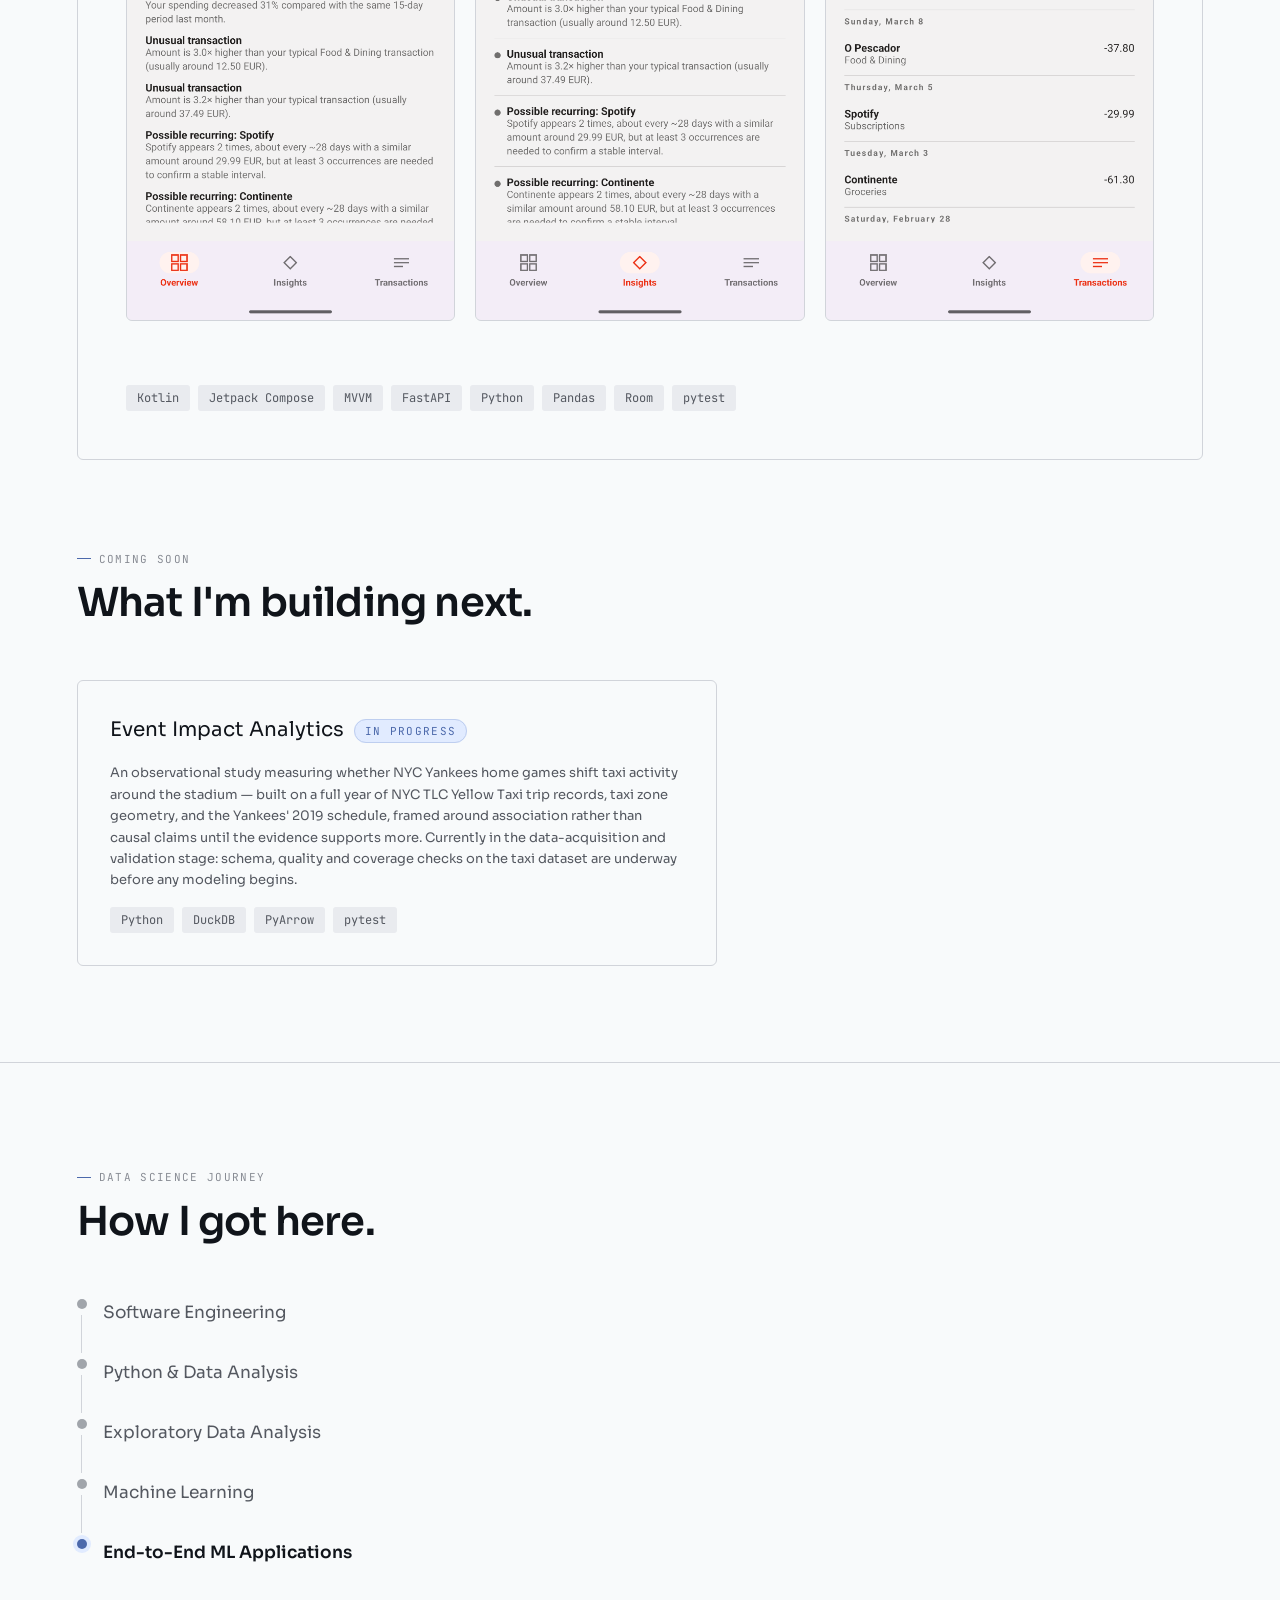
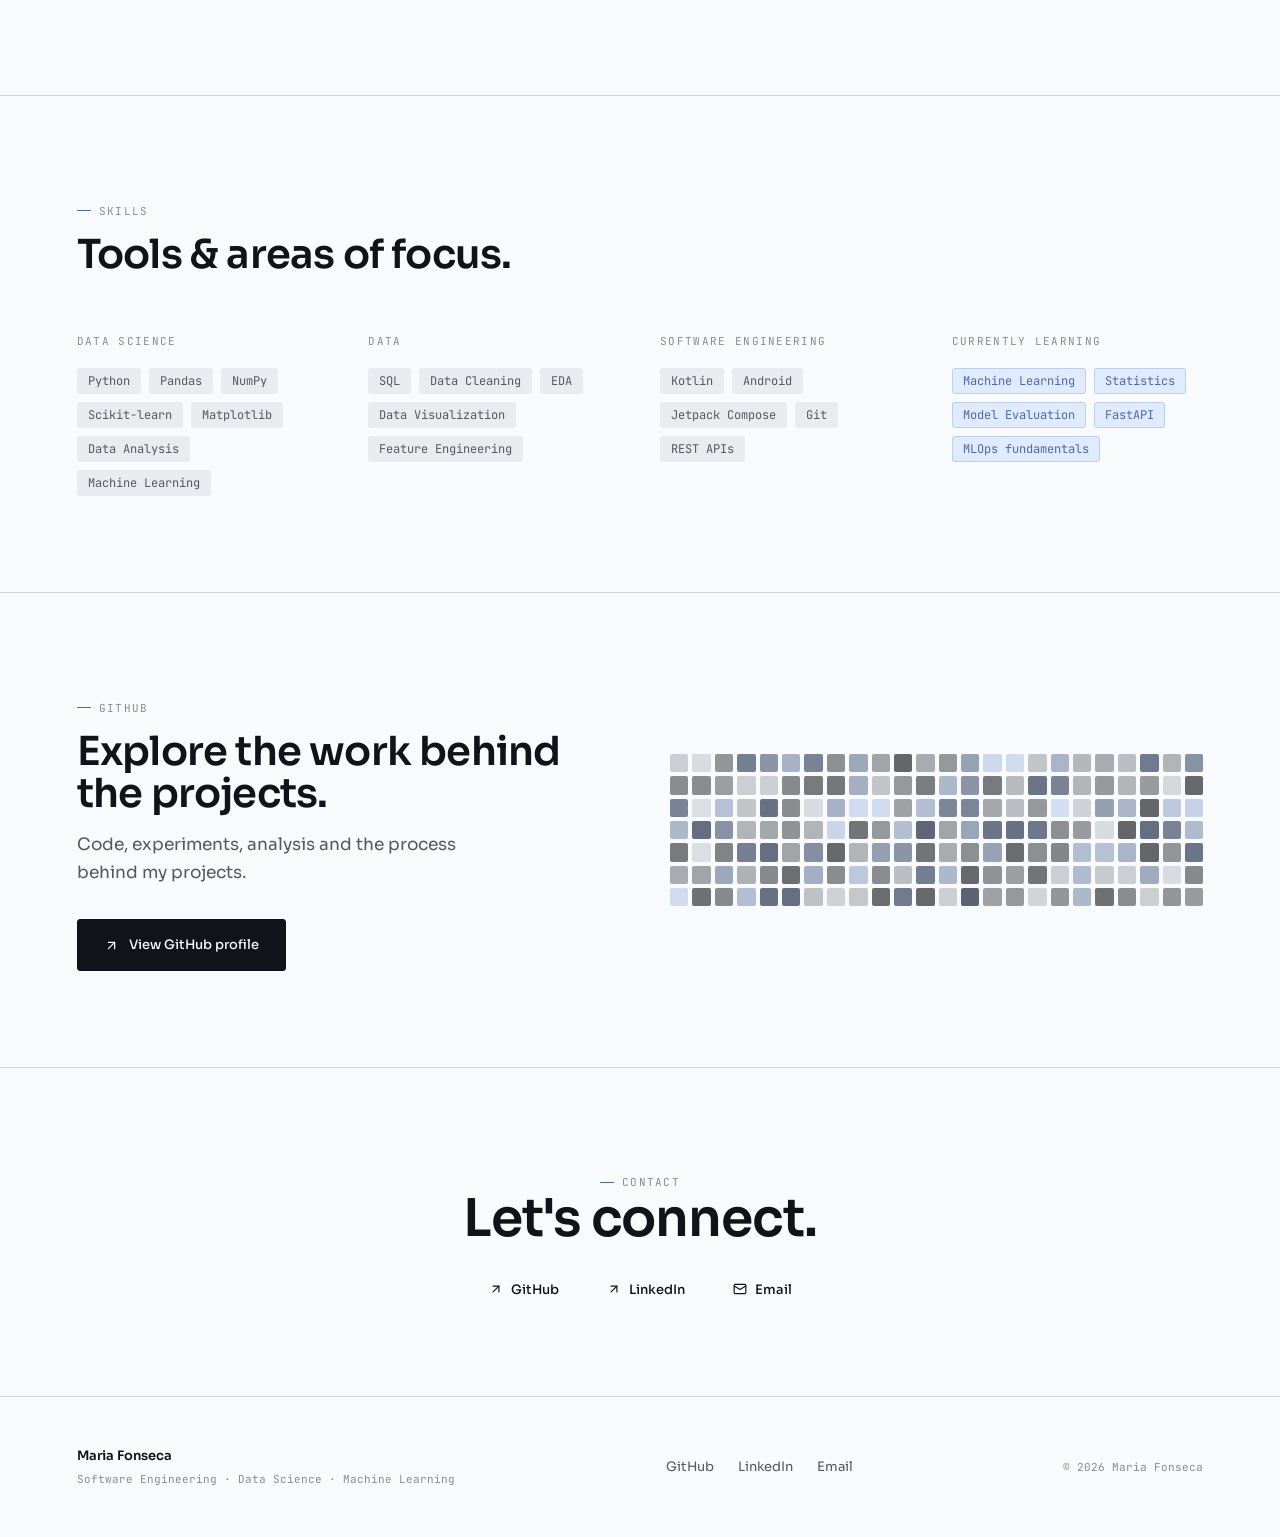
==== commit 234b752c: "Add Experience section to portfolio Adds a Software Engineer role (2020–present) with responsibility" ====
--- a/ui_kits/portfolio/index.html
+++ b/ui_kits/portfolio/index.html
@@ -23,6 +23,11 @@
 .explore-title{font-family:var(--font-mono);font-size:var(--text-2xs);text-transform:uppercase;letter-spacing:var(--tracking-label);color:var(--color-text-tertiary);margin-bottom:16px}
 .explore-list{display:flex;flex-direction:column;gap:10px}
 .explore-list span{font-size:var(--text-sm)}
+.exp-card{max-width:720px}
+.exp-head{display:flex;justify-content:space-between;align-items:baseline;gap:16px;flex-wrap:wrap}
+.exp-dates{font-family:var(--font-mono);font-size:var(--text-xs);color:var(--color-text-tertiary);white-space:nowrap}
+.exp-list{margin:0;padding-left:20px;color:var(--color-text-secondary);font-size:var(--text-sm);display:flex;flex-direction:column;gap:8px}
+.exp-list li{line-height:var(--leading-relaxed)}
 .featured-top{display:flex;justify-content:space-between;align-items:flex-start;gap:40px;margin-bottom:40px;flex-wrap:wrap}
 .featured-desc{max-width:560px;color:var(--color-text-secondary);font-size:var(--text-base)}
 .featured-stats{display:grid;grid-template-columns:repeat(4,1fr);gap:24px;margin-bottom:40px}
@@ -90,6 +95,7 @@
   <div class="nav-links" id="nav-links">
     <a href="#home" aria-current="page">Home</a>
     <a href="#about">About</a>
+    <a href="#experience">Experience</a>
     <a href="#projects">Projects</a>
     <a href="#skills">Skills</a>
     <a href="#contact">Contact</a>
@@ -128,6 +134,26 @@
         <span>Statistical Analysis</span><span>Python</span><span>SQL</span>
       </div>
     </div>
+  </div>
+</section>
+
+<section id="experience">
+  <div class="section-head">
+    <div class="section-label">Experience</div>
+    <h2>Where I put this into practice.</h2>
+  </div>
+  <div class="card exp-card">
+    <div class="exp-head">
+      <div class="card-title">Software Engineer</div>
+      <div class="exp-dates">2020 — Present</div>
+    </div>
+    <ul class="exp-list">
+      <li>Develop and maintain Android applications, primarily in Kotlin.</li>
+      <li>Own tasks end-to-end: estimating scope, and on some projects working directly with clients to gather requirements.</li>
+      <li>Prepare deliverables for QA and/or client review before hand-off.</li>
+      <li>Completed a data science-focused thesis project in Python alongside core engineering work.</li>
+    </ul>
+    <div class="card-tags"><span class="tag">Android</span><span class="tag">Kotlin</span><span class="tag">Python</span></div>
   </div>
 </section>
 
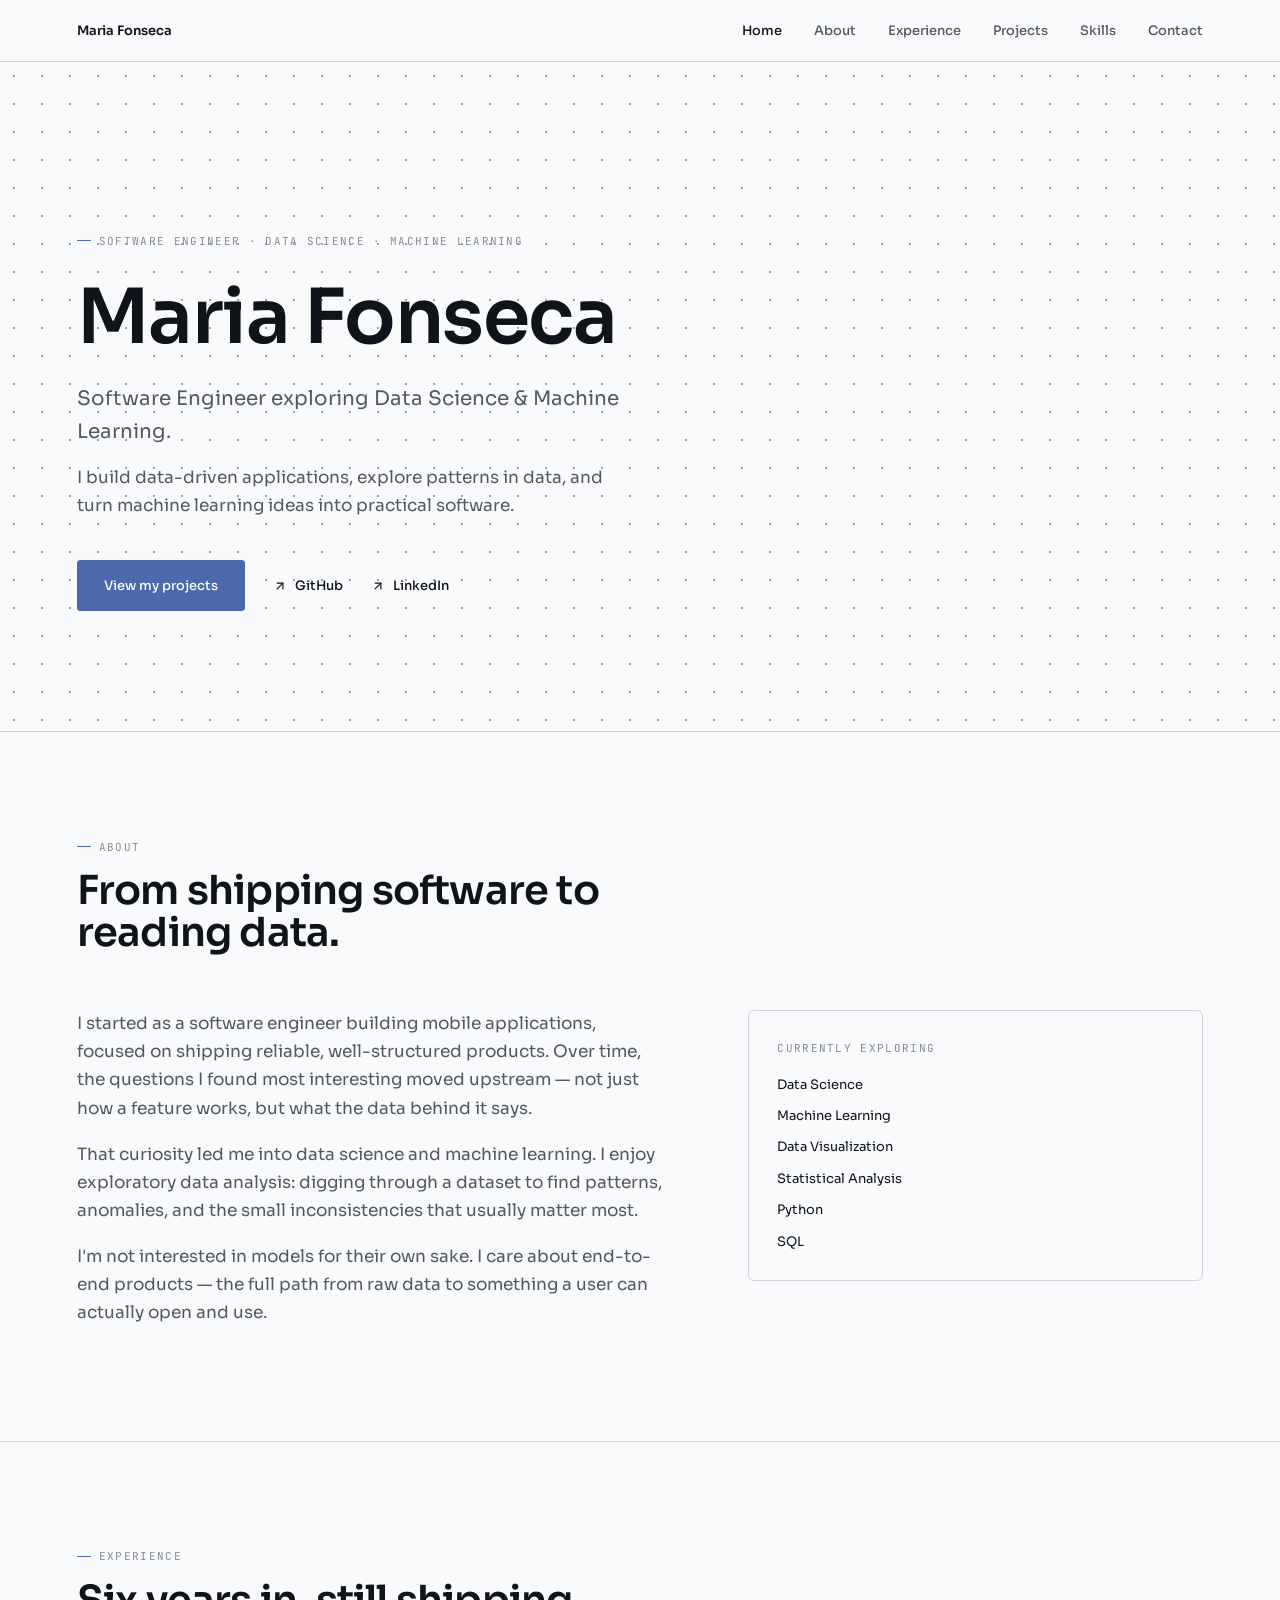
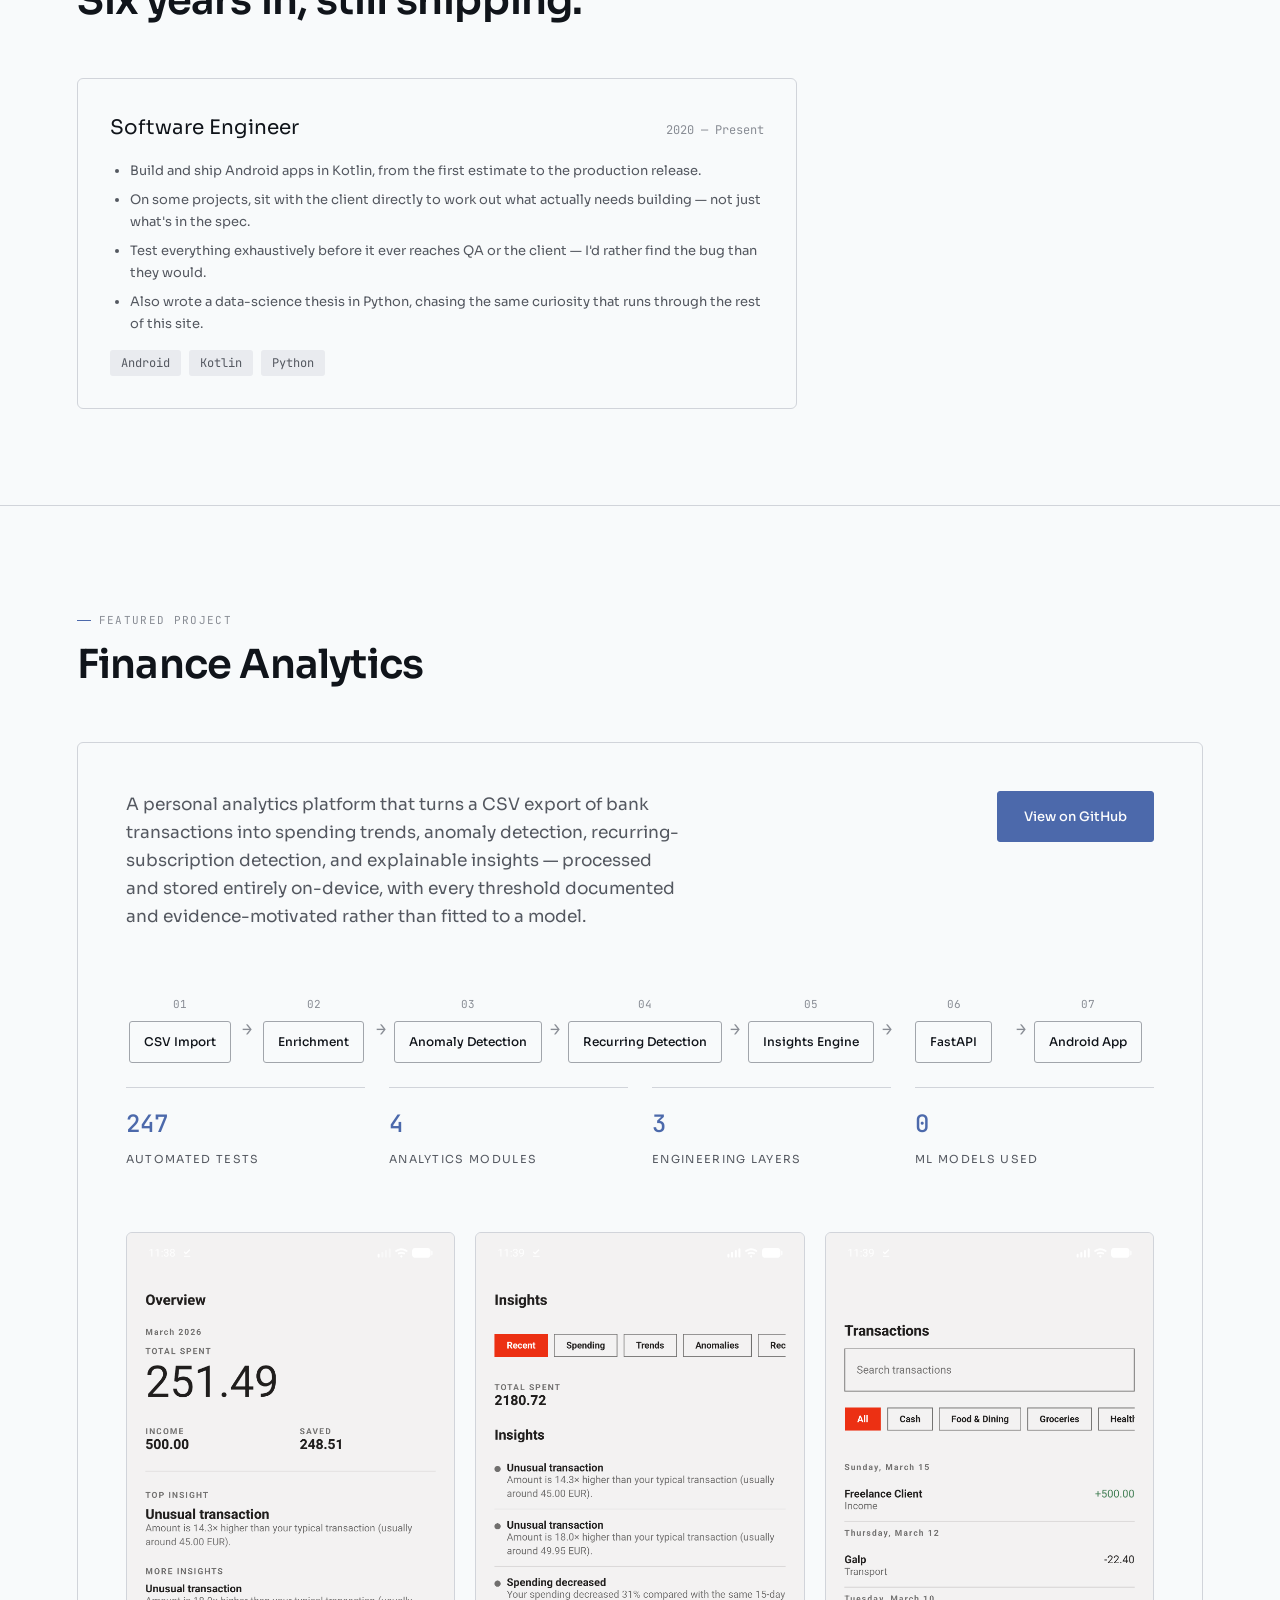
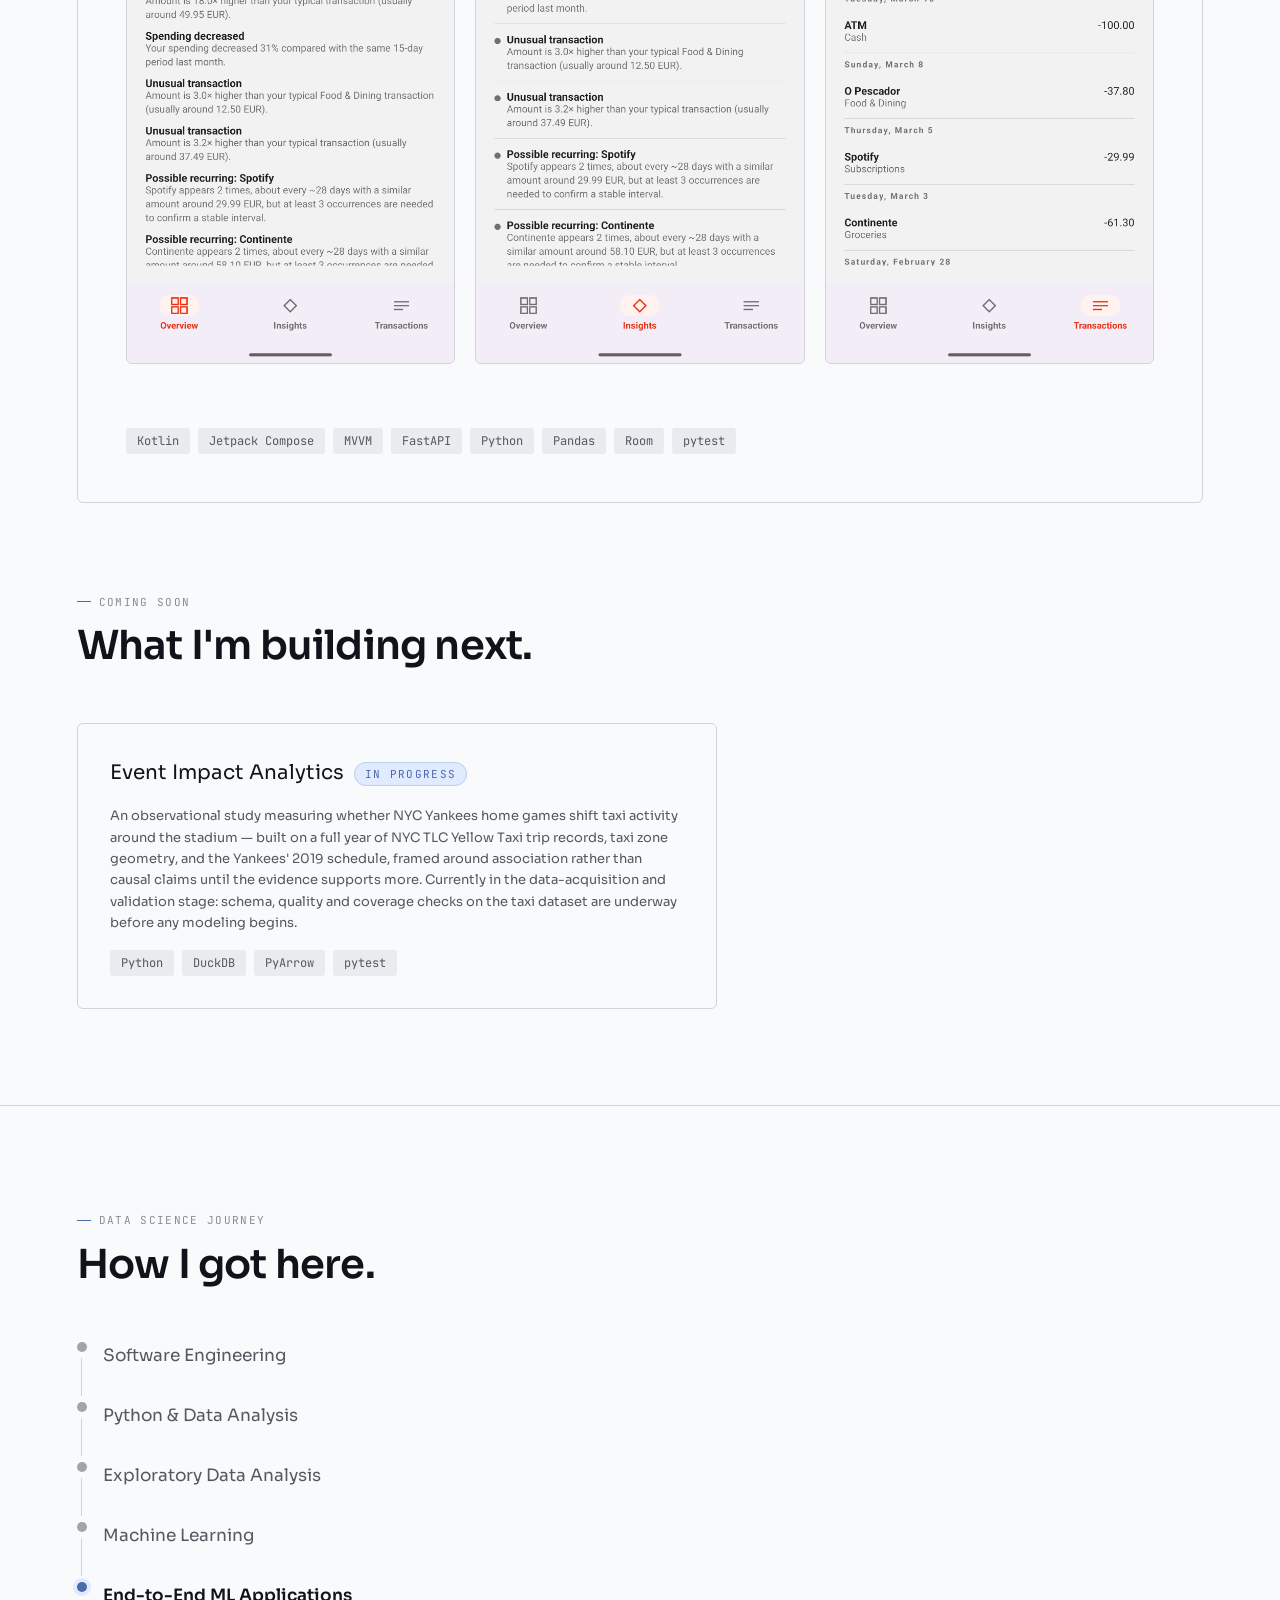
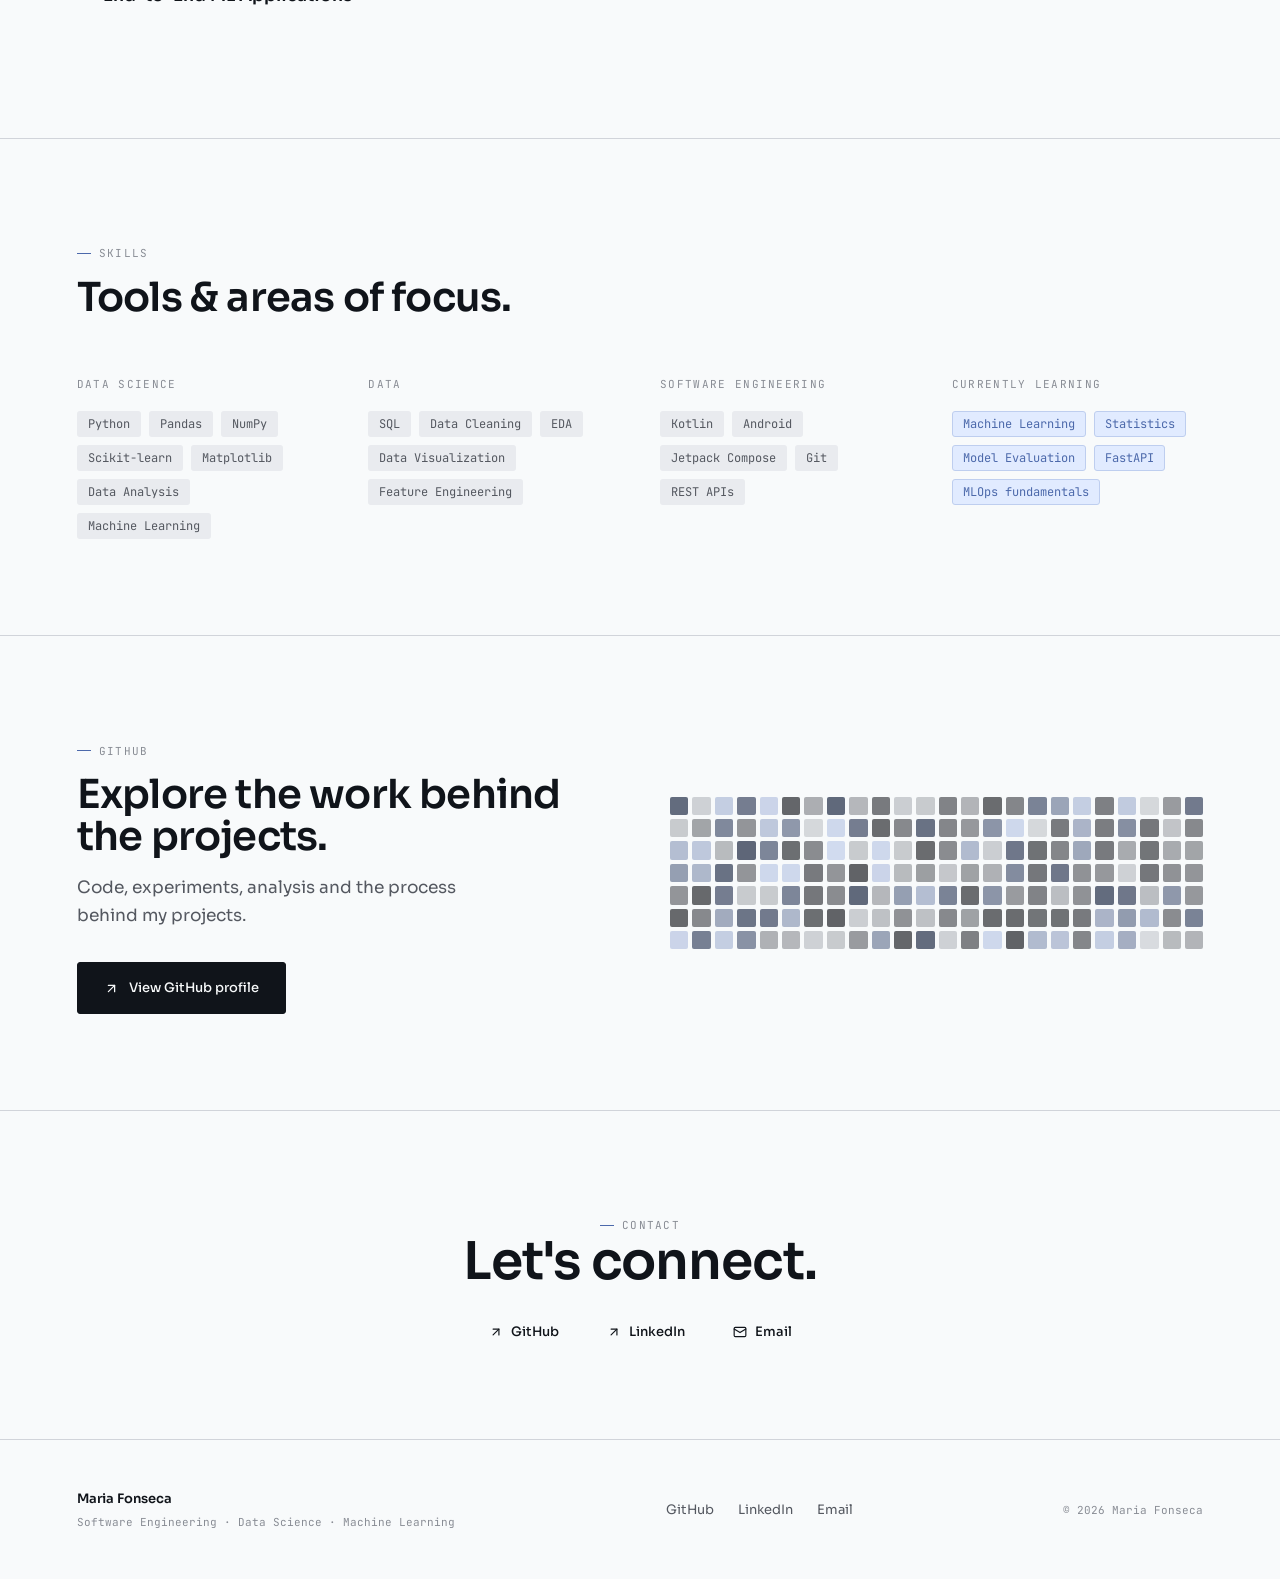
==== commit 2d2e0983: "Punch up Experience section copy Rewrite the heading and bullets to read like an actual person inste" ====
--- a/ui_kits/portfolio/index.html
+++ b/ui_kits/portfolio/index.html
@@ -140,7 +140,7 @@
 <section id="experience">
   <div class="section-head">
     <div class="section-label">Experience</div>
-    <h2>Where I put this into practice.</h2>
+    <h2>Six years in, still shipping.</h2>
   </div>
   <div class="card exp-card">
     <div class="exp-head">
@@ -148,10 +148,10 @@
       <div class="exp-dates">2020 — Present</div>
     </div>
     <ul class="exp-list">
-      <li>Develop and maintain Android applications, primarily in Kotlin.</li>
-      <li>Own tasks end-to-end: estimating scope, and on some projects working directly with clients to gather requirements.</li>
-      <li>Prepare deliverables for QA and/or client review before hand-off.</li>
-      <li>Completed a data science-focused thesis project in Python alongside core engineering work.</li>
+      <li>Build and ship Android apps in Kotlin, from the first estimate to the production release.</li>
+      <li>On some projects, sit with the client directly to work out what actually needs building — not just what's in the spec.</li>
+      <li>Test everything exhaustively before it ever reaches QA or the client — I'd rather find the bug than they would.</li>
+      <li>Also wrote a data-science thesis in Python, chasing the same curiosity that runs through the rest of this site.</li>
     </ul>
     <div class="card-tags"><span class="tag">Android</span><span class="tag">Kotlin</span><span class="tag">Python</span></div>
   </div>
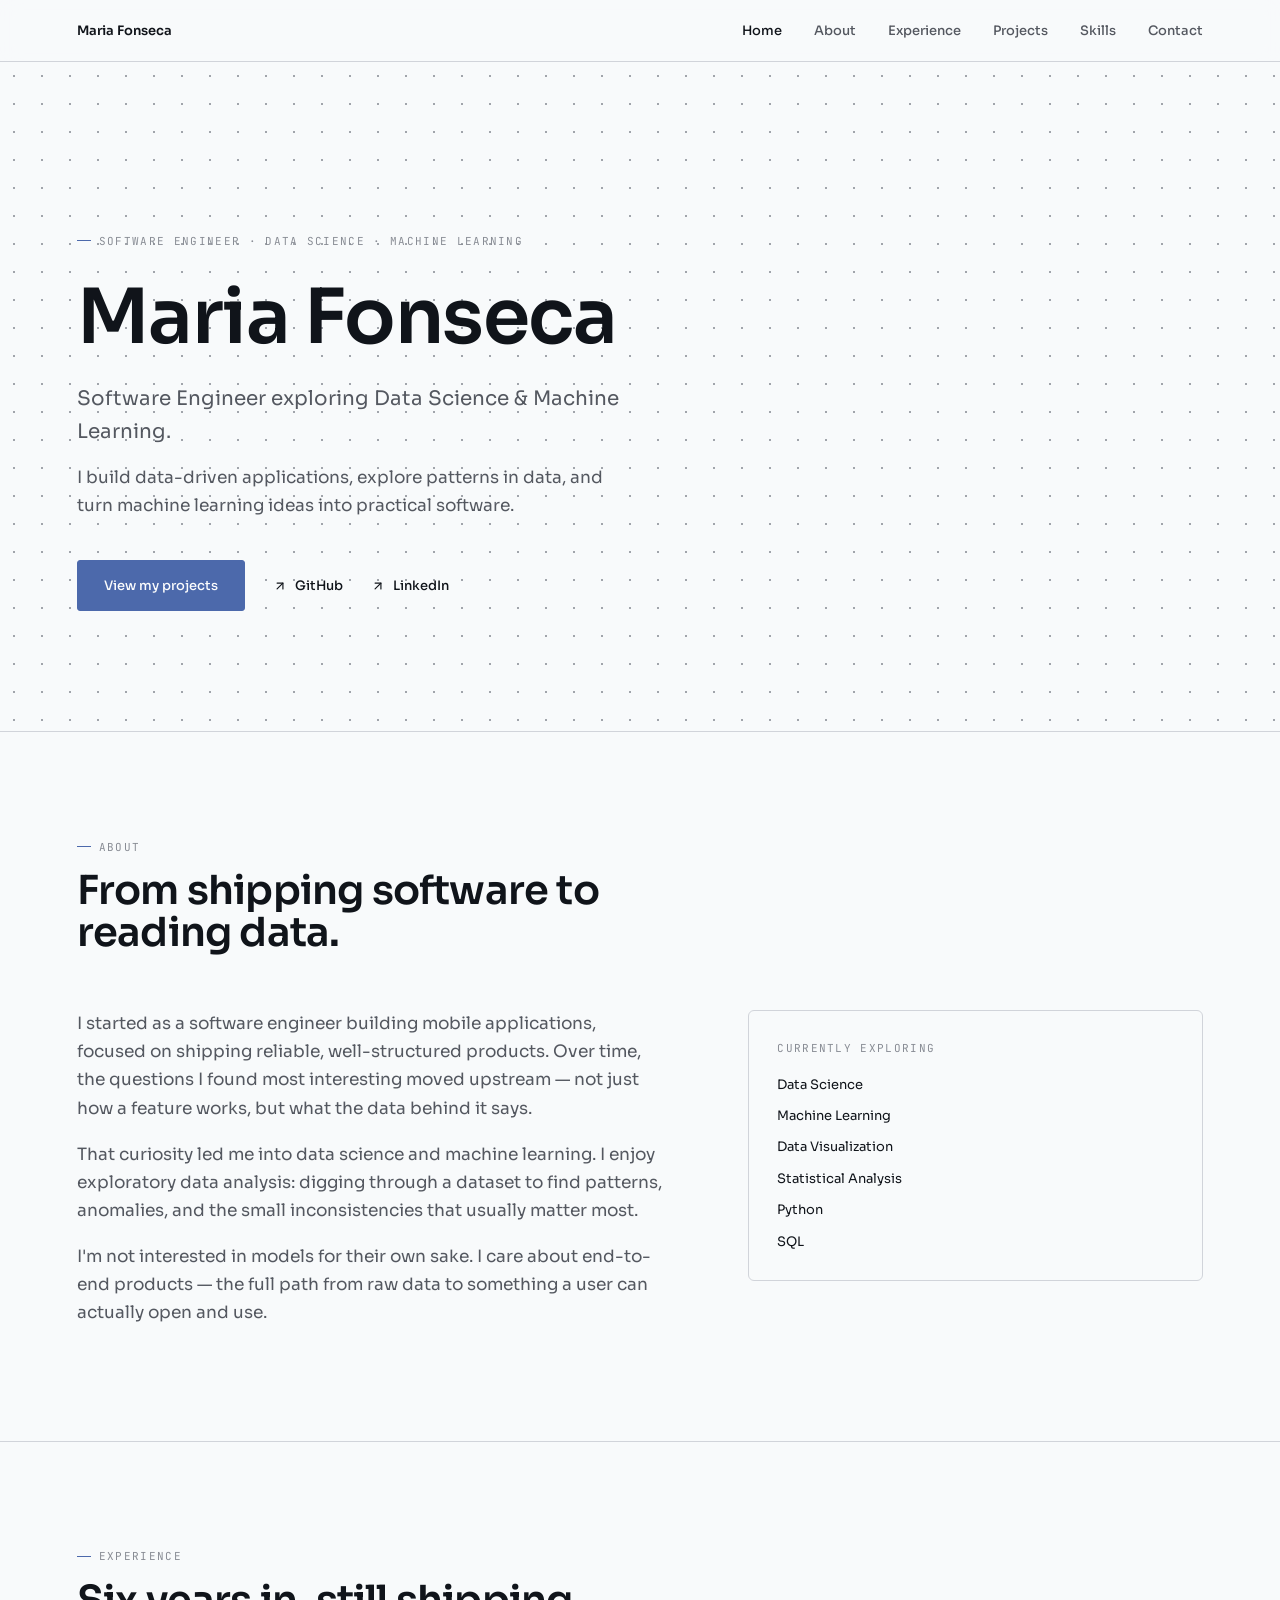
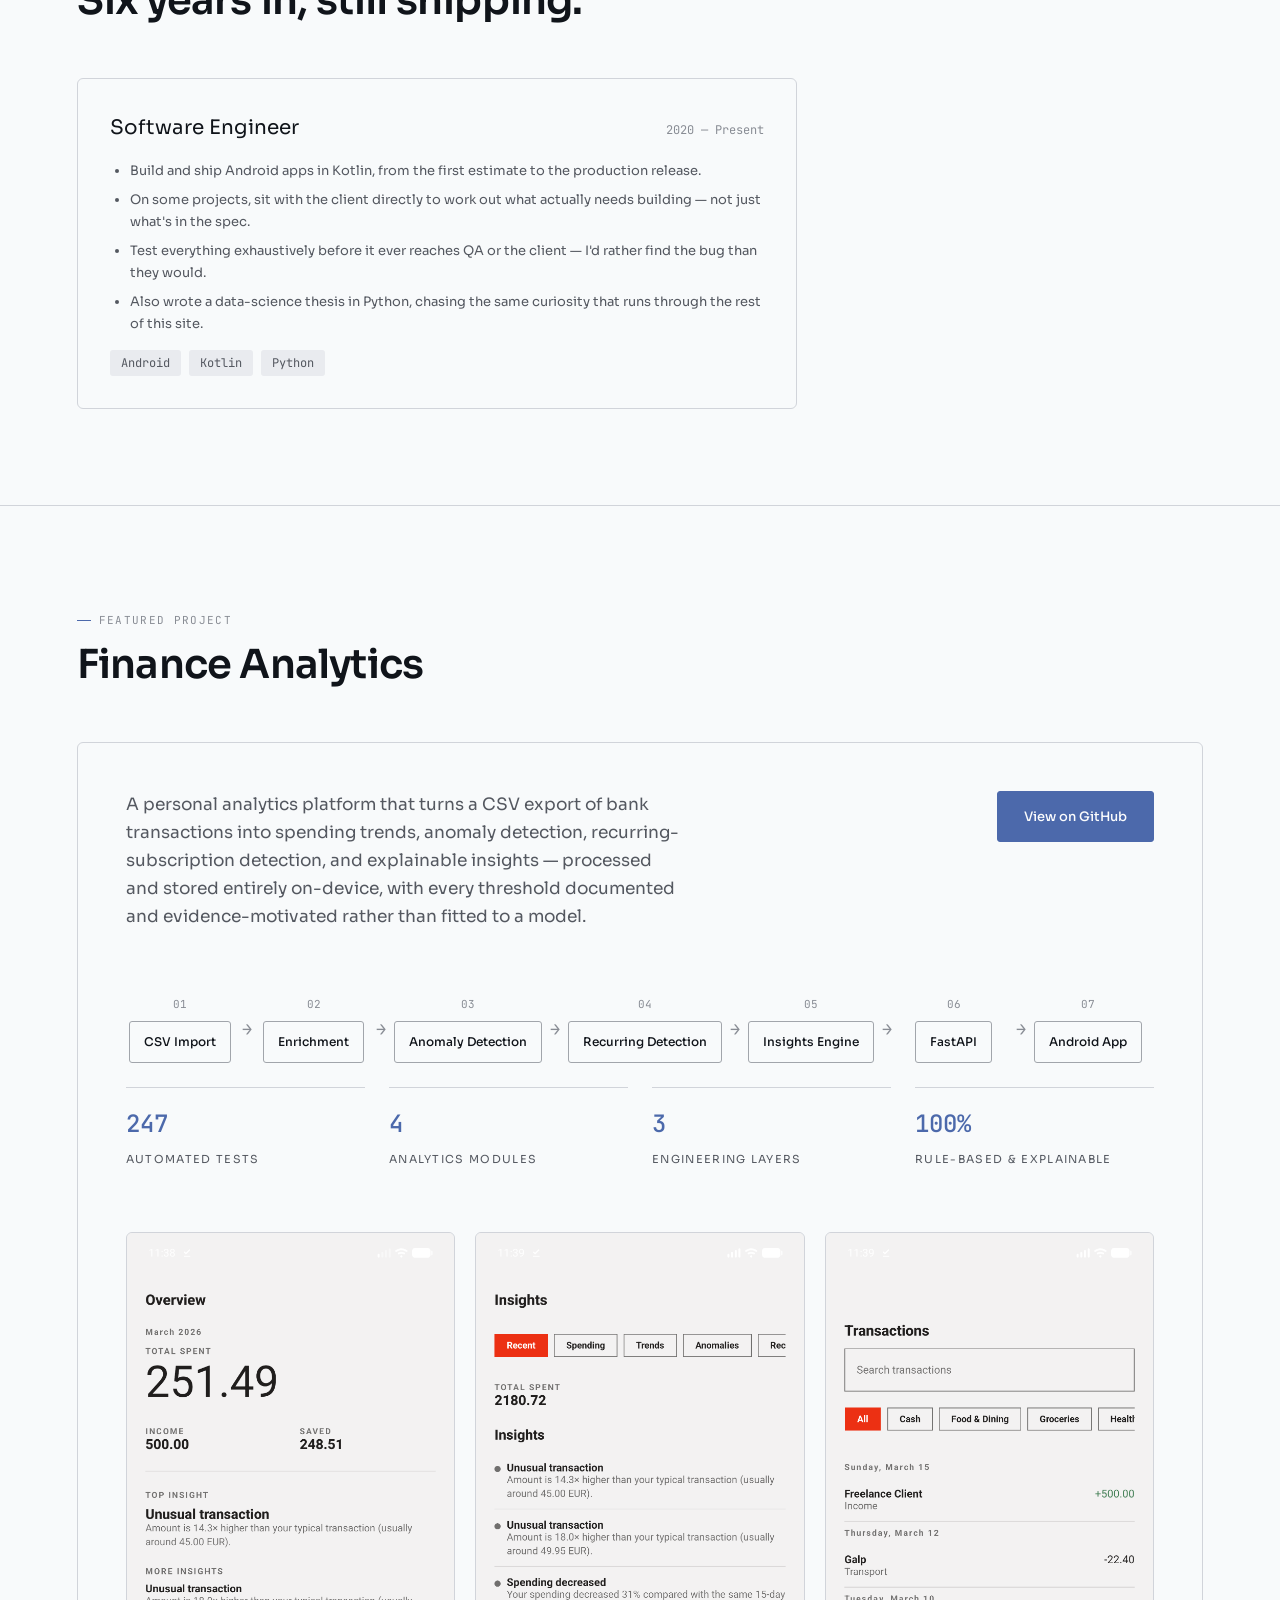
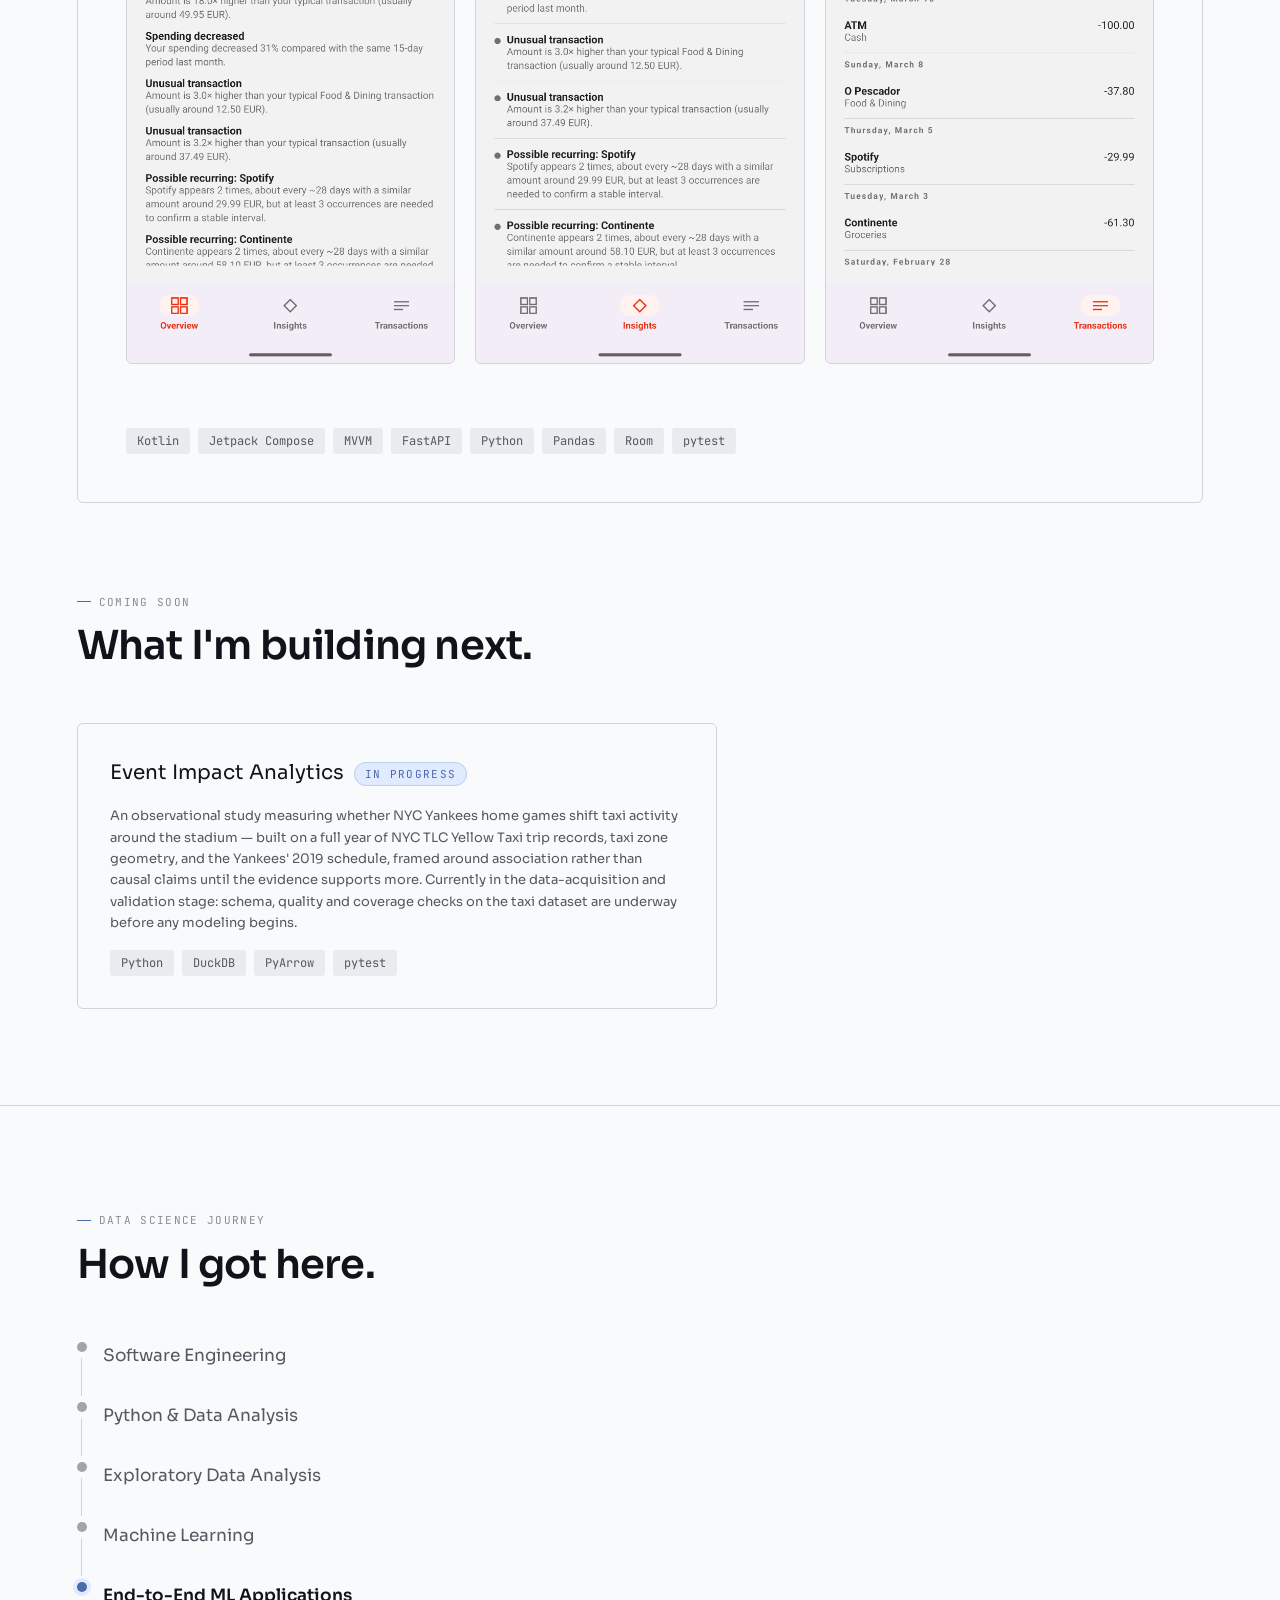
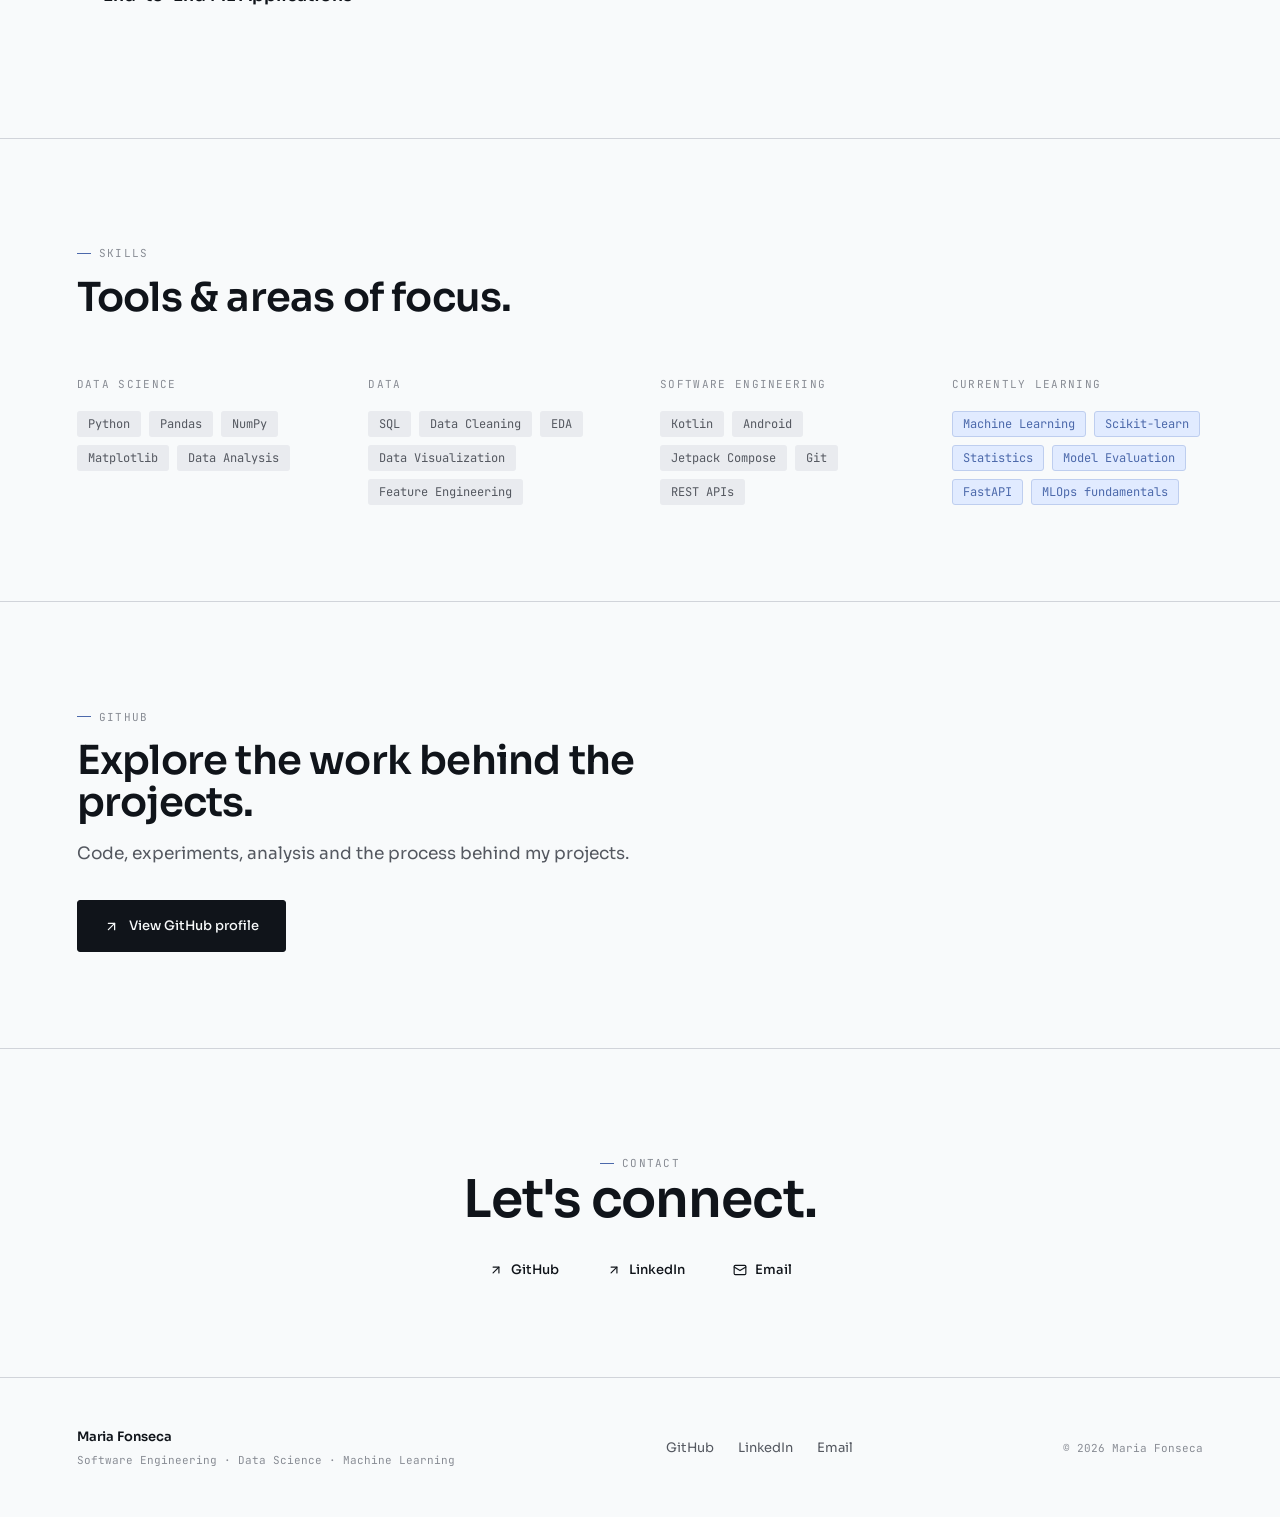
==== commit a47712c1: "Fix credibility risks: fake GitHub graph and ML positioning - Remove the fabricated contribution gra" ====
--- a/ui_kits/portfolio/index.html
+++ b/ui_kits/portfolio/index.html
@@ -40,9 +40,7 @@
 .skills-grid{display:grid;grid-template-columns:repeat(4,1fr);gap:40px}
 .skill-cat-title{font-family:var(--font-mono);font-size:var(--text-2xs);text-transform:uppercase;letter-spacing:var(--tracking-label);color:var(--color-text-tertiary);margin-bottom:18px}
 .skill-tags{display:flex;flex-wrap:wrap;gap:8px}
-.gh-section{display:grid;grid-template-columns:1fr 1fr;gap:60px;align-items:center}
-.gh-graph{display:grid;grid-template-columns:repeat(24,1fr);gap:4px}
-.gh-cell{aspect-ratio:1;border-radius:2px;background:var(--color-inset)}
+.gh-section{max-width:560px}
 .contact-section{text-align:center}
 .contact-section h2{font-size:var(--text-3xl);margin-bottom:32px}
 .contact-links{display:flex;justify-content:center;gap:48px;flex-wrap:wrap}
@@ -55,7 +53,7 @@
 .nav-toggle{display:none;background:none;border:none;cursor:pointer;padding:4px;color:var(--color-text)}
 .nav-toggle svg{width:22px;height:22px}
 @media (max-width: 860px){
-  .about-grid,.gh-section{grid-template-columns:1fr}
+  .about-grid{grid-template-columns:1fr}
   .featured-stats{grid-template-columns:1fr 1fr}
   .featured-viz{grid-template-columns:1fr}
   .other-grid{grid-template-columns:1fr}
@@ -73,14 +71,12 @@
   }
   .nav-links.open{display:flex}
   .nav-links a{padding:12px 0}
-  .gh-graph{grid-template-columns:repeat(14,1fr)}
 }
 @media (max-width: 480px){
   .hero h1{font-size:var(--text-2xl)}
   .hero-sub{font-size:var(--text-base)}
   .hero-cta{gap:16px}
   .contact-links{gap:24px}
-  .gh-graph{grid-template-columns:repeat(10,1fr)}
   footer{flex-direction:column;align-items:flex-start;text-align:left}
 }
 </style>
@@ -188,7 +184,7 @@
       <div class="stat"><div class="stat-value">247</div><div class="stat-label">Automated tests</div></div>
       <div class="stat"><div class="stat-value">4</div><div class="stat-label">Analytics modules</div></div>
       <div class="stat"><div class="stat-value">3</div><div class="stat-label">Engineering layers</div></div>
-      <div class="stat"><div class="stat-value">0</div><div class="stat-label">ML models used</div></div>
+      <div class="stat"><div class="stat-value">100%</div><div class="stat-label">Rule-based &amp; explainable</div></div>
     </div>
     <div class="featured-viz">
       <img class="viz-shot" src="../../assets/projects/finance-analytics/overview.png" alt="Finance Analytics overview dashboard screenshot">
@@ -235,7 +231,7 @@
   <div class="skills-grid">
     <div>
       <div class="skill-cat-title">Data Science</div>
-      <div class="skill-tags"><span class="tag">Python</span><span class="tag">Pandas</span><span class="tag">NumPy</span><span class="tag">Scikit-learn</span><span class="tag">Matplotlib</span><span class="tag">Data Analysis</span><span class="tag">Machine Learning</span></div>
+      <div class="skill-tags"><span class="tag">Python</span><span class="tag">Pandas</span><span class="tag">NumPy</span><span class="tag">Matplotlib</span><span class="tag">Data Analysis</span></div>
     </div>
     <div>
       <div class="skill-cat-title">Data</div>
@@ -247,20 +243,17 @@
     </div>
     <div>
       <div class="skill-cat-title">Currently learning</div>
-      <div class="skill-tags"><span class="tag tag-accent">Machine Learning</span><span class="tag tag-accent">Statistics</span><span class="tag tag-accent">Model Evaluation</span><span class="tag tag-accent">FastAPI</span><span class="tag tag-accent">MLOps fundamentals</span></div>
+      <div class="skill-tags"><span class="tag tag-accent">Machine Learning</span><span class="tag tag-accent">Scikit-learn</span><span class="tag tag-accent">Statistics</span><span class="tag tag-accent">Model Evaluation</span><span class="tag tag-accent">FastAPI</span><span class="tag tag-accent">MLOps fundamentals</span></div>
     </div>
   </div>
 </section>
 
 <section>
   <div class="gh-section">
-    <div>
-      <div class="section-label">GitHub</div>
-      <h2 style="font-size:var(--text-2xl);margin:14px 0 16px">Explore the work behind the projects.</h2>
-      <p style="color:var(--color-text-secondary);max-width:420px;margin-bottom:32px">Code, experiments, analysis and the process behind my projects.</p>
-      <a class="btn btn-primary" href="https://github.com/mariaiffonseca" target="_blank" rel="noreferrer"><svg viewBox="0 0 24 24" fill="none" stroke="currentColor" stroke-width="2" stroke-linecap="round" stroke-linejoin="round"><path d="M7 17 17 7"/><path d="M7 7h10v10"/></svg>View GitHub profile</a>
-    </div>
-    <div class="gh-graph" id="gh-graph" aria-hidden="true"></div>
+    <div class="section-label">GitHub</div>
+    <h2 style="font-size:var(--text-2xl);margin:14px 0 16px">Explore the work behind the projects.</h2>
+    <p style="color:var(--color-text-secondary);margin-bottom:32px">Code, experiments, analysis and the process behind my projects.</p>
+    <a class="btn btn-primary" href="https://github.com/mariaiffonseca" target="_blank" rel="noreferrer"><svg viewBox="0 0 24 24" fill="none" stroke="currentColor" stroke-width="2" stroke-linecap="round" stroke-linejoin="round"><path d="M7 17 17 7"/><path d="M7 7h10v10"/></svg>View GitHub profile</a>
   </div>
 </section>
 <script>
@@ -279,17 +272,6 @@
     });
   });
 })();
-(function(){
-  var g = document.getElementById('gh-graph');
-  if (!g) return;
-  for (var i = 0; i < 168; i++) {
-    var c = document.createElement('div');
-    c.className = 'gh-cell';
-    var l = (90 - Math.random() * 40).toFixed(0);
-    c.style.background = 'oklch(' + l + '% ' + (Math.random() > 0.6 ? '0.03 265' : '0.006 258') + ')';
-    g.appendChild(c);
-  }
-})();
 </script>
 
 <section class="contact-section" id="contact">
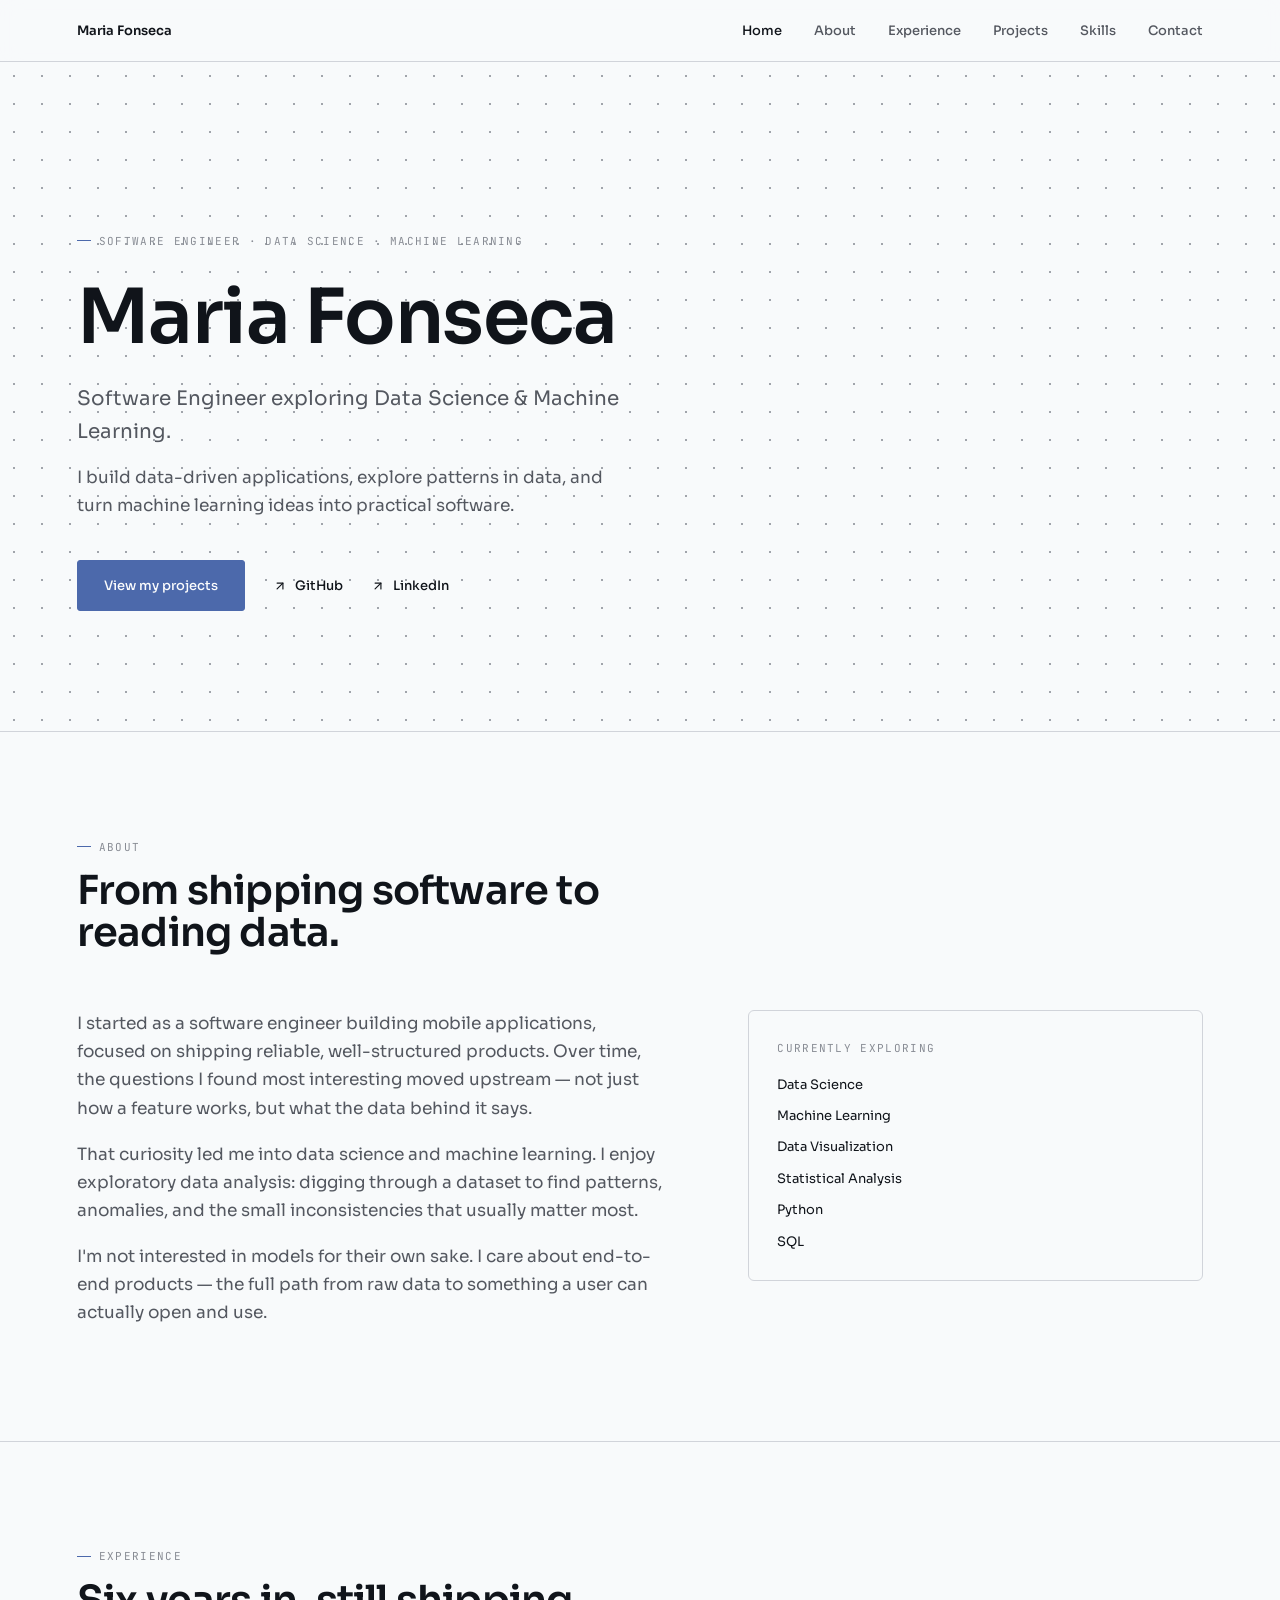
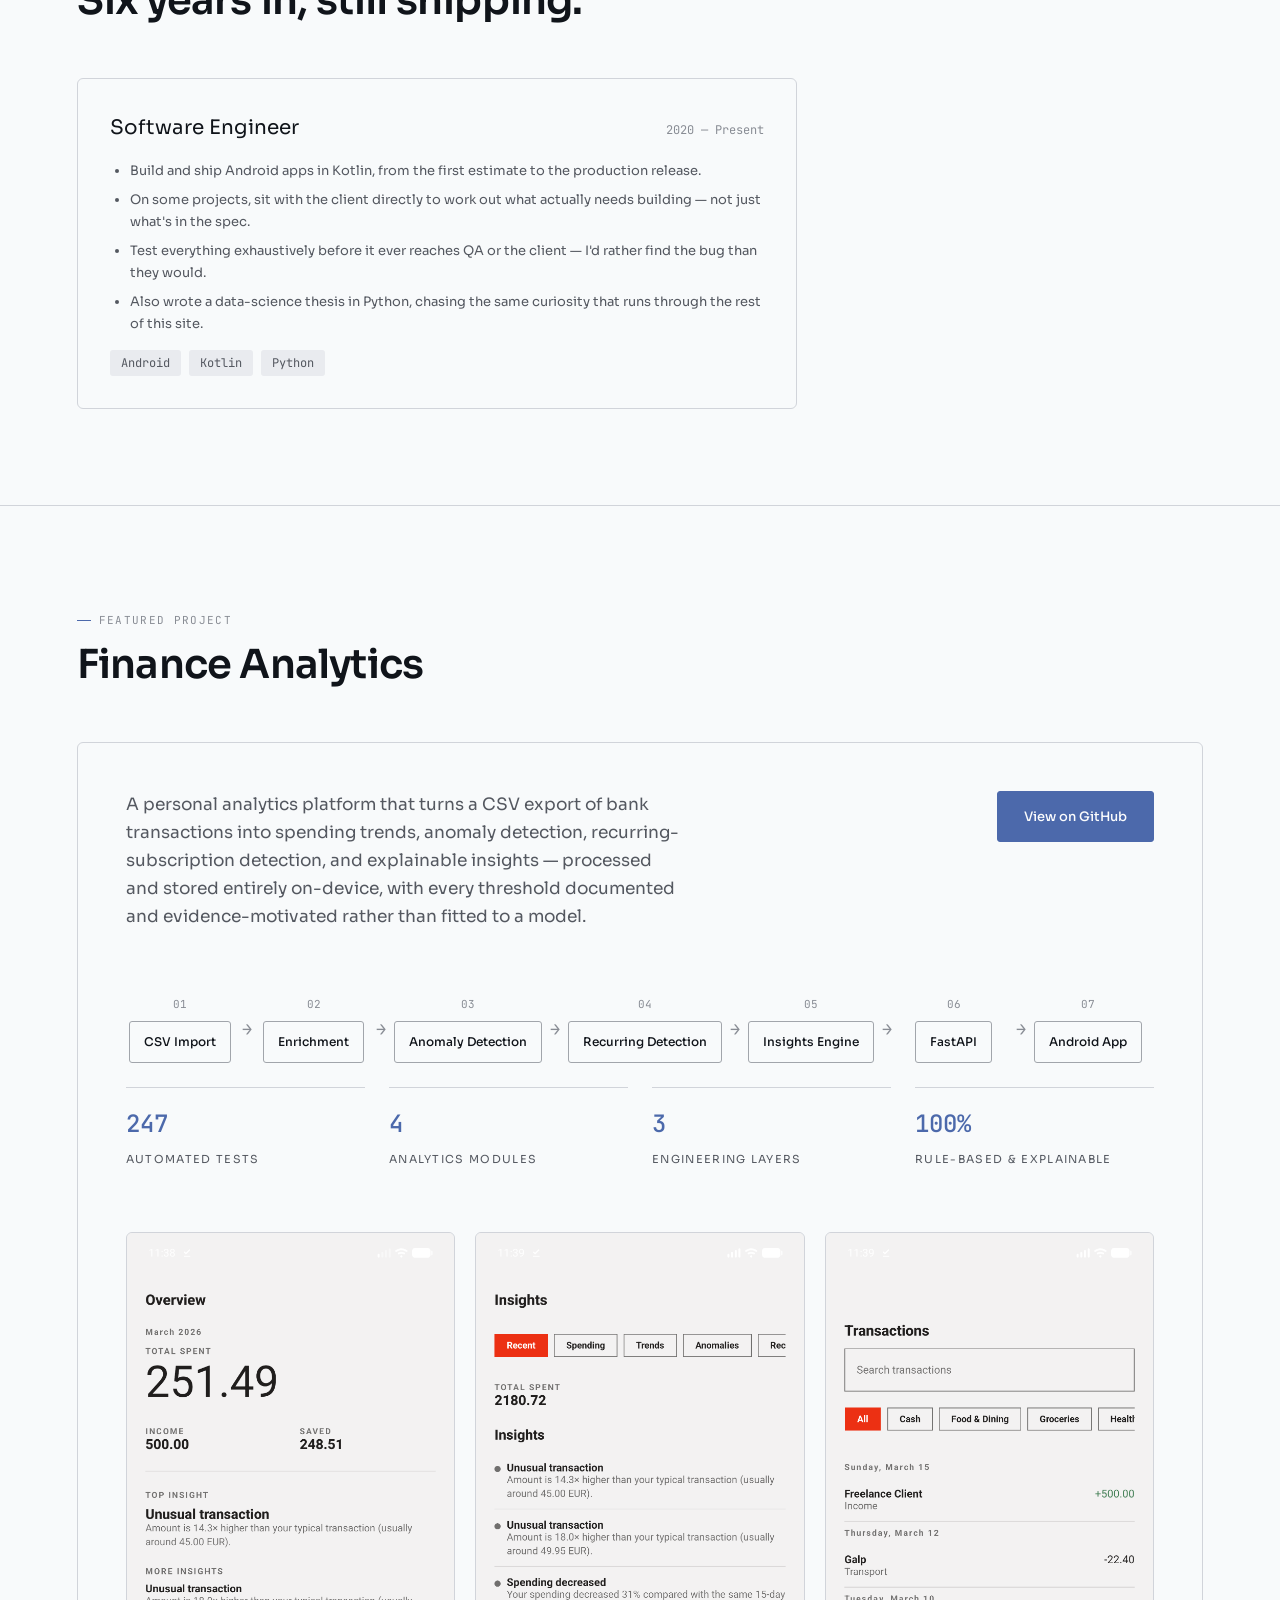
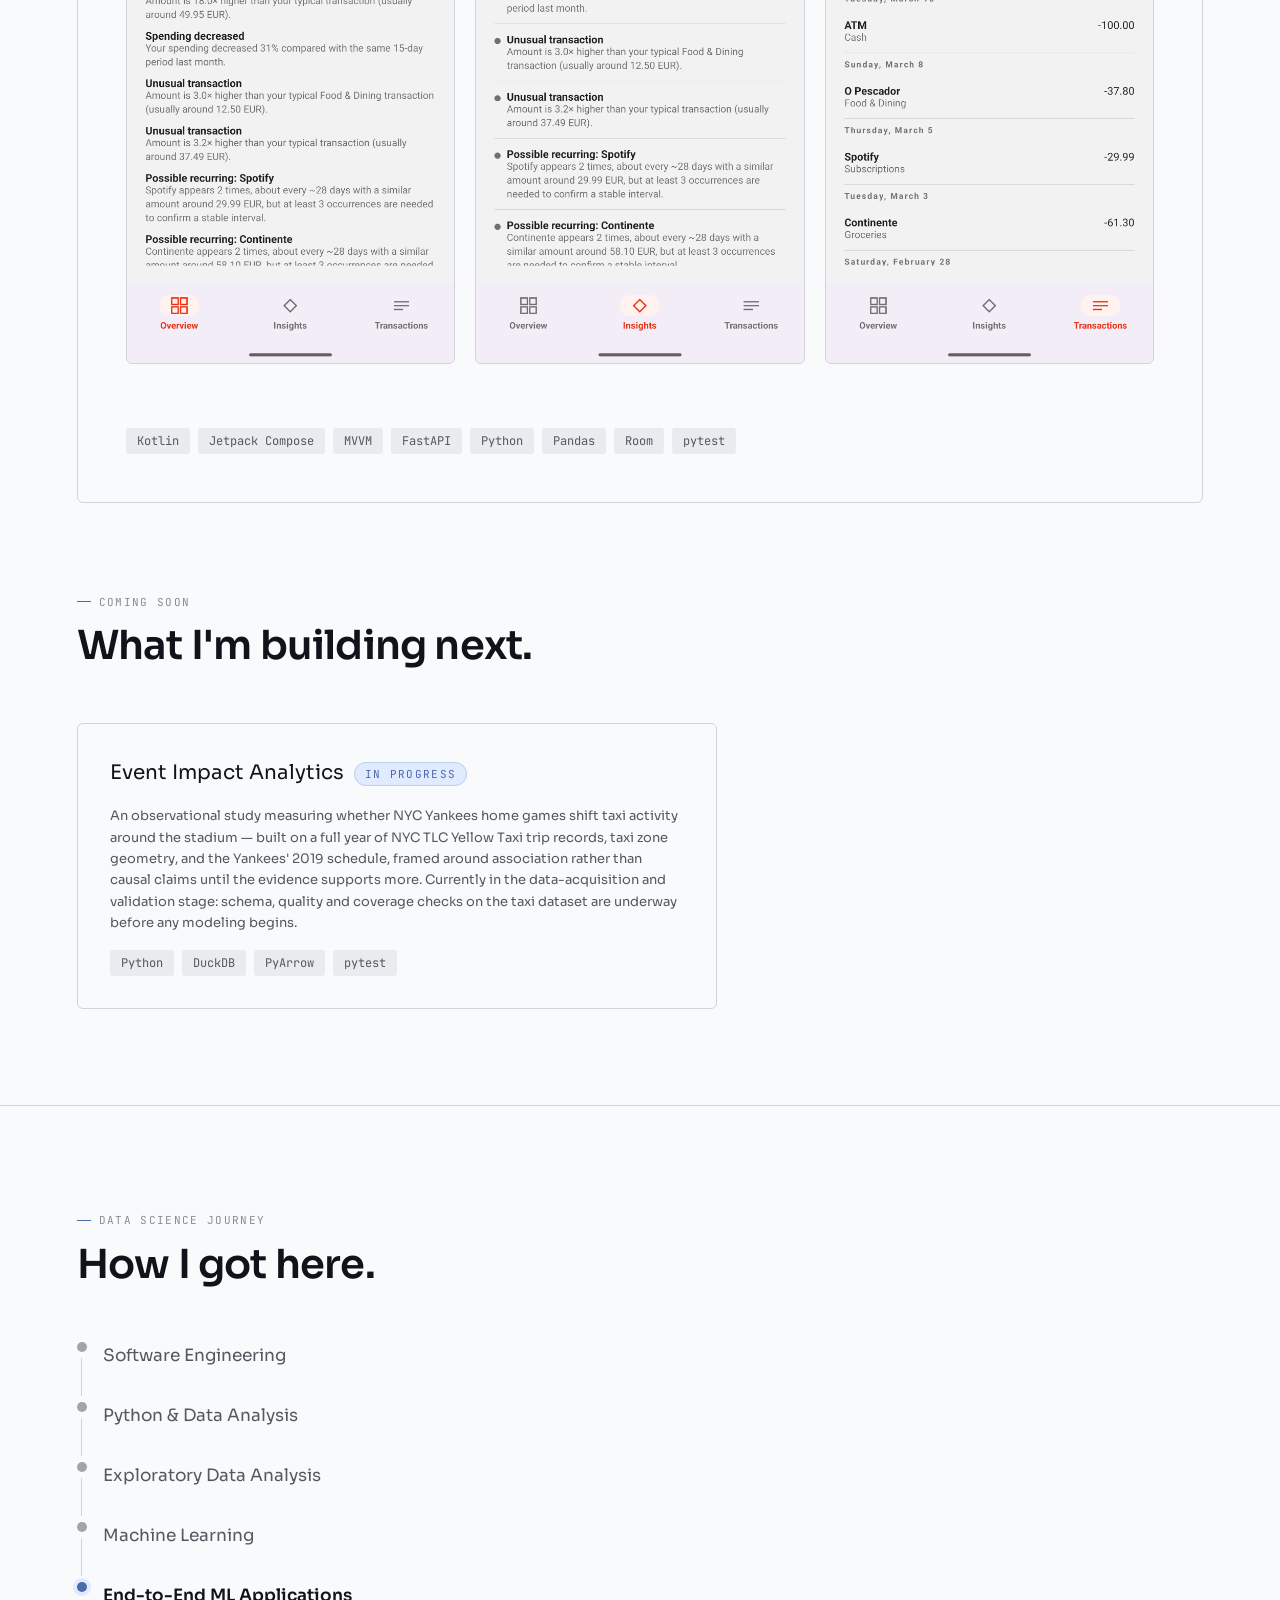
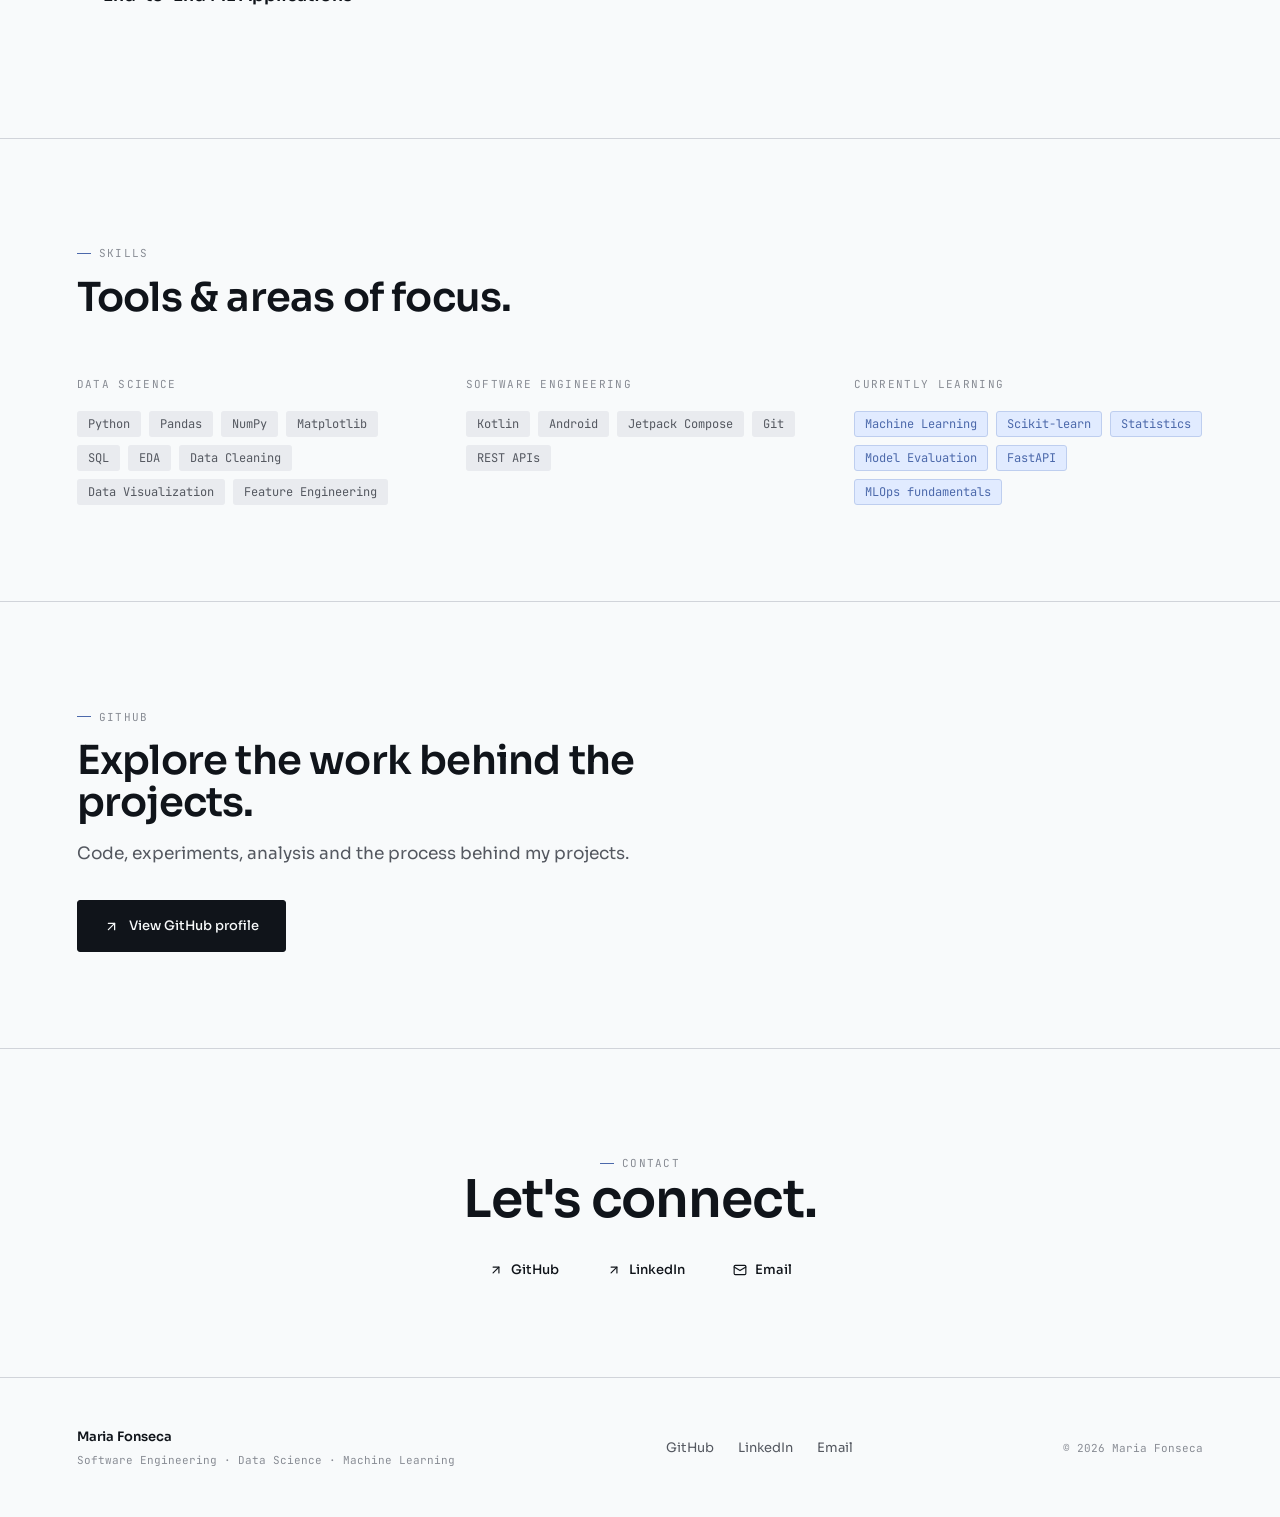
==== commit 59b92ef6: "Merge Data and Data Science skill categories They overlapped (Matplotlib/Data Visualization, Data An" ====
--- a/ui_kits/portfolio/index.html
+++ b/ui_kits/portfolio/index.html
@@ -37,7 +37,7 @@
 .coming-soon-badge{font-family:var(--font-mono);font-size:var(--text-2xs);text-transform:uppercase;letter-spacing:var(--tracking-label);background:var(--color-accent-soft);color:var(--color-accent);border:1px solid var(--color-accent-soft-border);border-radius:var(--radius-pill);padding:4px 10px;margin-left:10px;vertical-align:middle}
 .other-grid{display:grid;grid-template-columns:1fr 1fr 1fr;gap:24px}
 .journey-wrap{max-width:480px}
-.skills-grid{display:grid;grid-template-columns:repeat(4,1fr);gap:40px}
+.skills-grid{display:grid;grid-template-columns:repeat(3,1fr);gap:40px}
 .skill-cat-title{font-family:var(--font-mono);font-size:var(--text-2xs);text-transform:uppercase;letter-spacing:var(--tracking-label);color:var(--color-text-tertiary);margin-bottom:18px}
 .skill-tags{display:flex;flex-wrap:wrap;gap:8px}
 .gh-section{max-width:560px}
@@ -57,7 +57,7 @@
   .featured-stats{grid-template-columns:1fr 1fr}
   .featured-viz{grid-template-columns:1fr}
   .other-grid{grid-template-columns:1fr}
-  .skills-grid{grid-template-columns:1fr 1fr}
+  .skills-grid{grid-template-columns:1fr}
   .hero{padding:120px 24px 80px}
   .hero h1{font-size:var(--text-3xl)}
   section{padding:64px 24px}
@@ -231,11 +231,7 @@
   <div class="skills-grid">
     <div>
       <div class="skill-cat-title">Data Science</div>
-      <div class="skill-tags"><span class="tag">Python</span><span class="tag">Pandas</span><span class="tag">NumPy</span><span class="tag">Matplotlib</span><span class="tag">Data Analysis</span></div>
-    </div>
-    <div>
-      <div class="skill-cat-title">Data</div>
-      <div class="skill-tags"><span class="tag">SQL</span><span class="tag">Data Cleaning</span><span class="tag">EDA</span><span class="tag">Data Visualization</span><span class="tag">Feature Engineering</span></div>
+      <div class="skill-tags"><span class="tag">Python</span><span class="tag">Pandas</span><span class="tag">NumPy</span><span class="tag">Matplotlib</span><span class="tag">SQL</span><span class="tag">EDA</span><span class="tag">Data Cleaning</span><span class="tag">Data Visualization</span><span class="tag">Feature Engineering</span></div>
     </div>
     <div>
       <div class="skill-cat-title">Software Engineering</div>
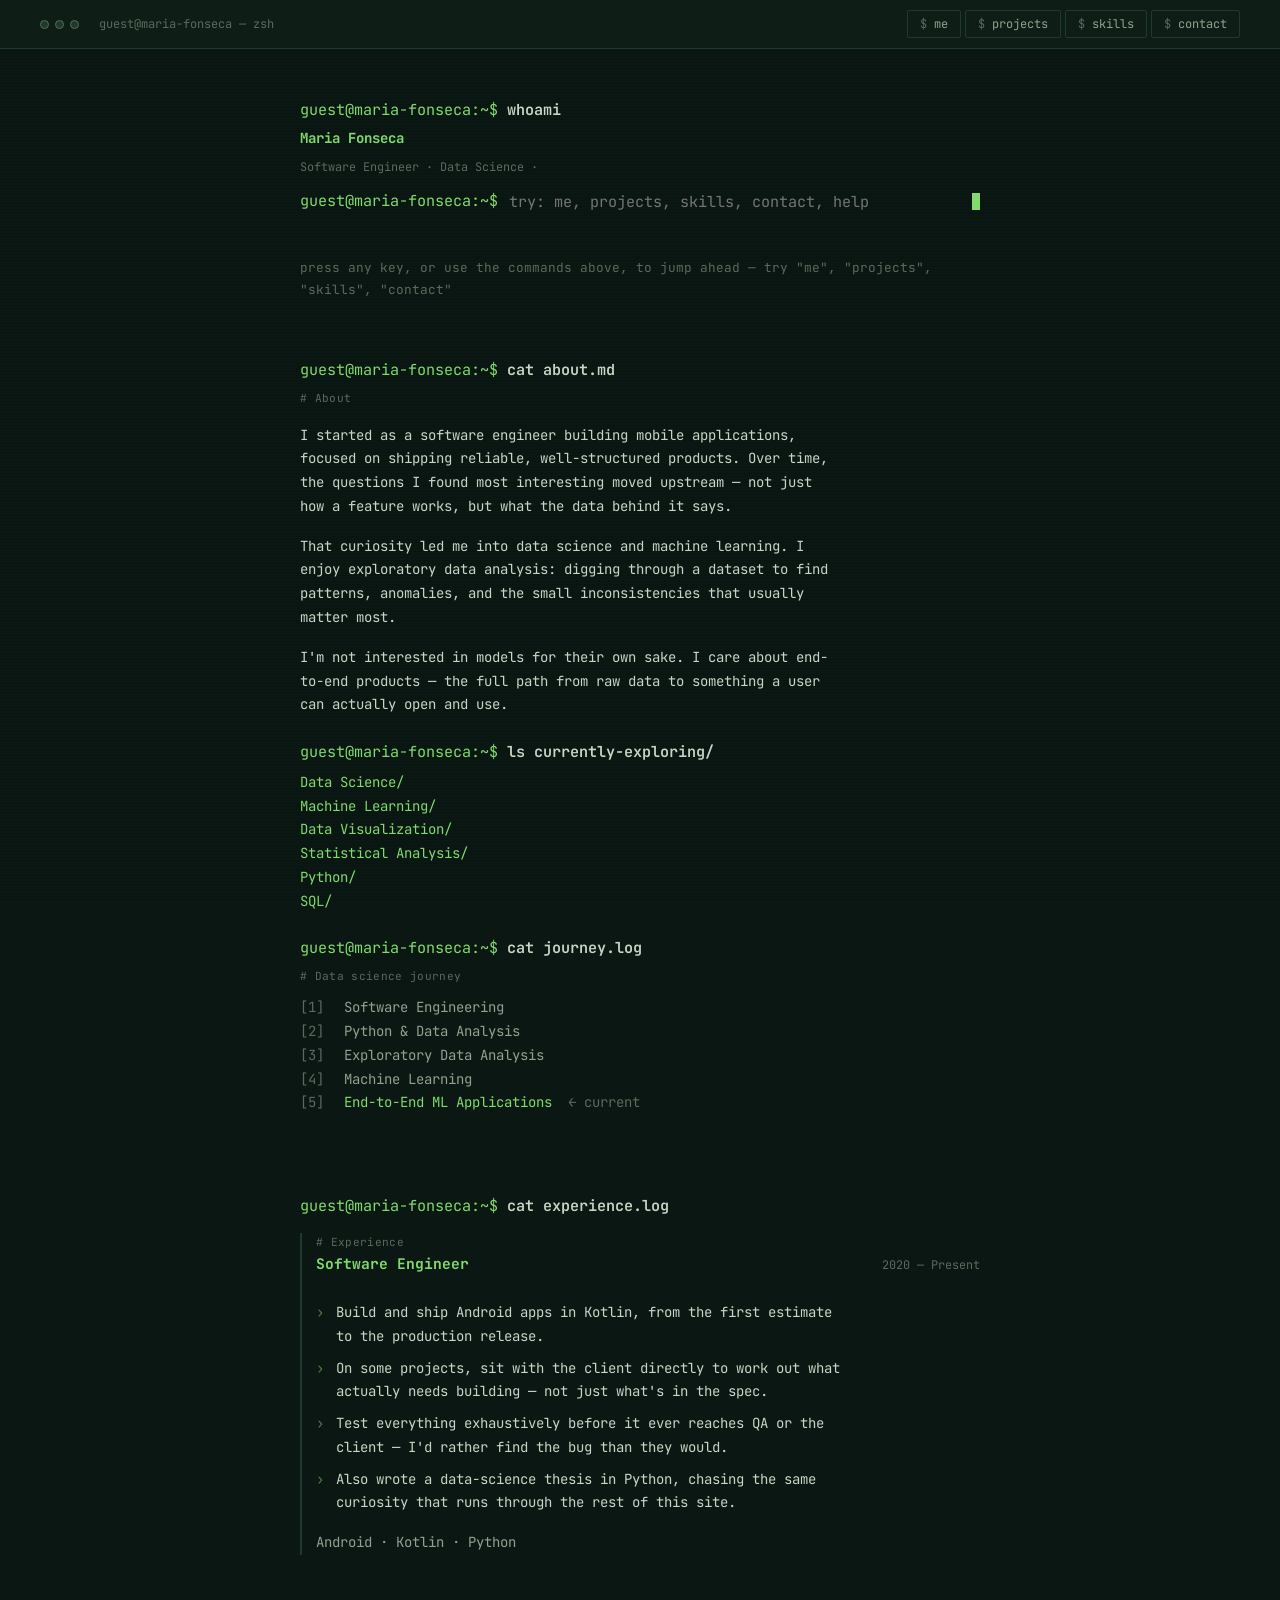
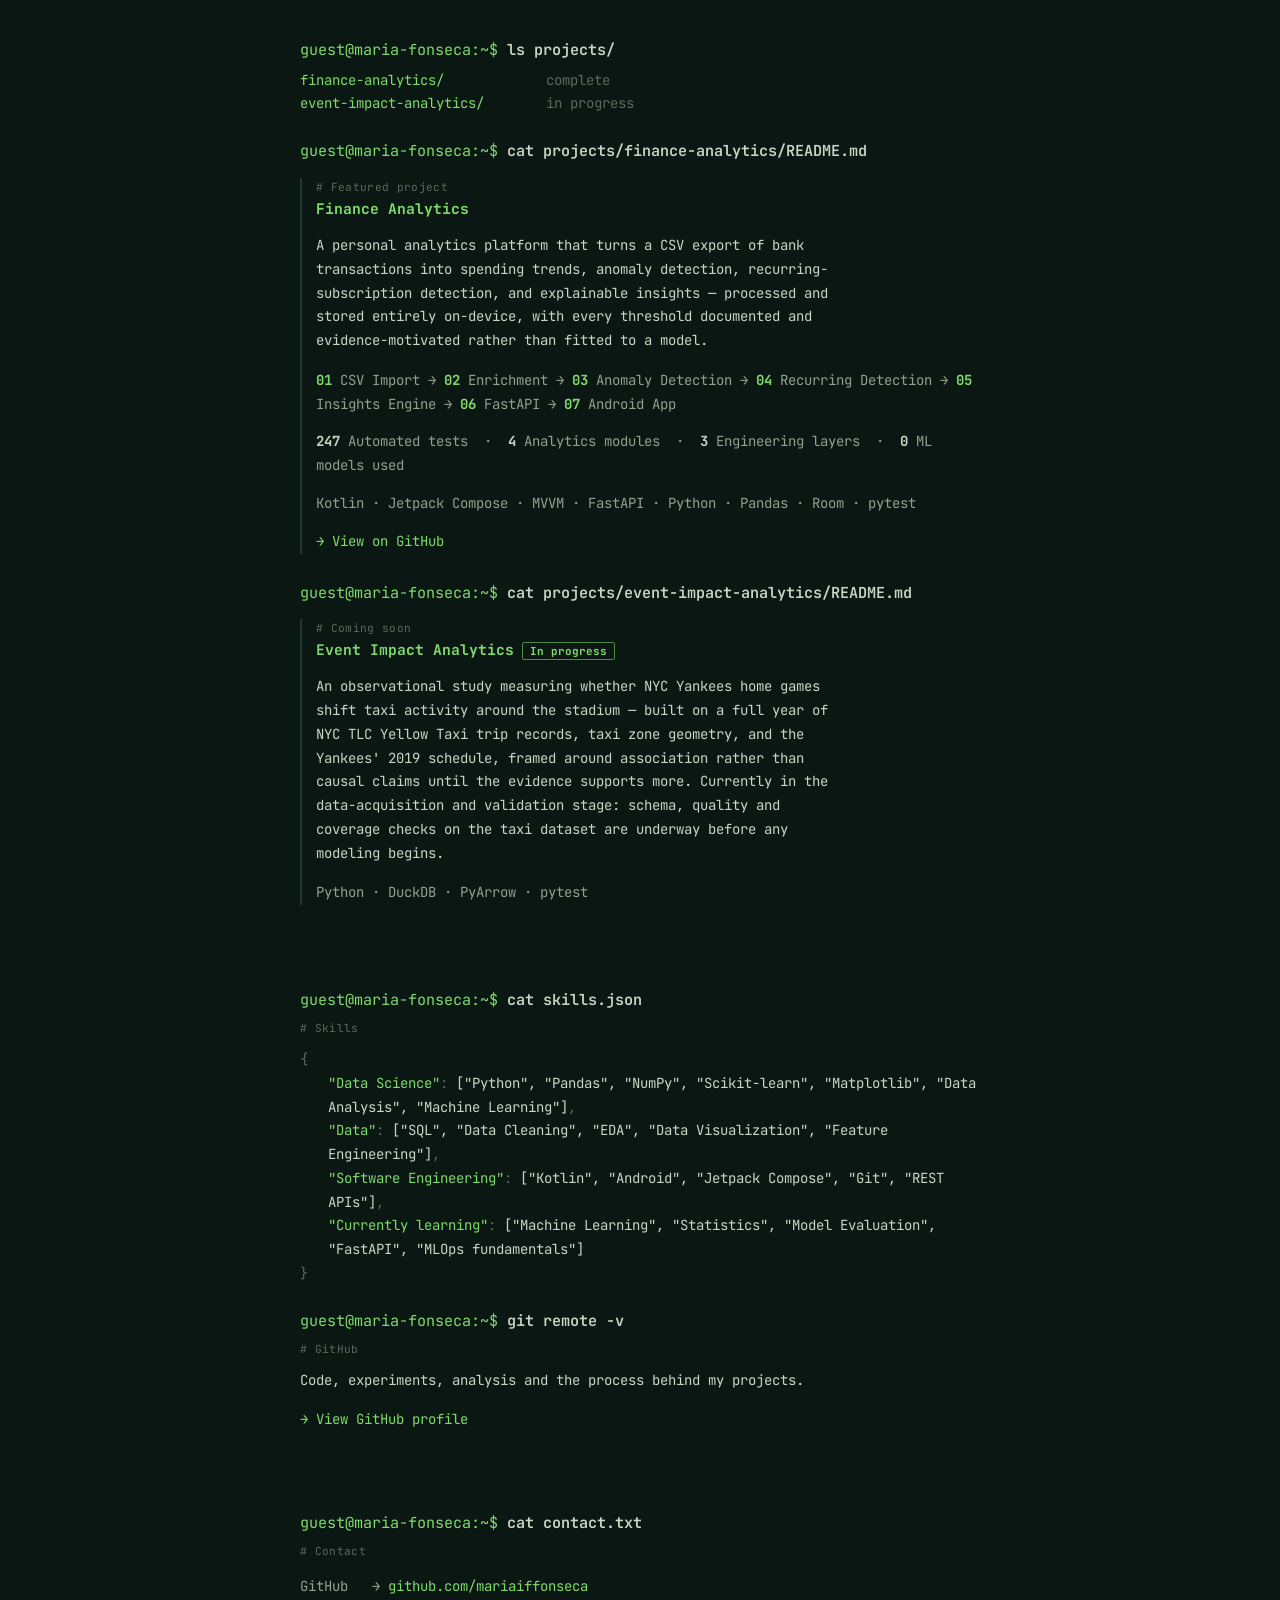
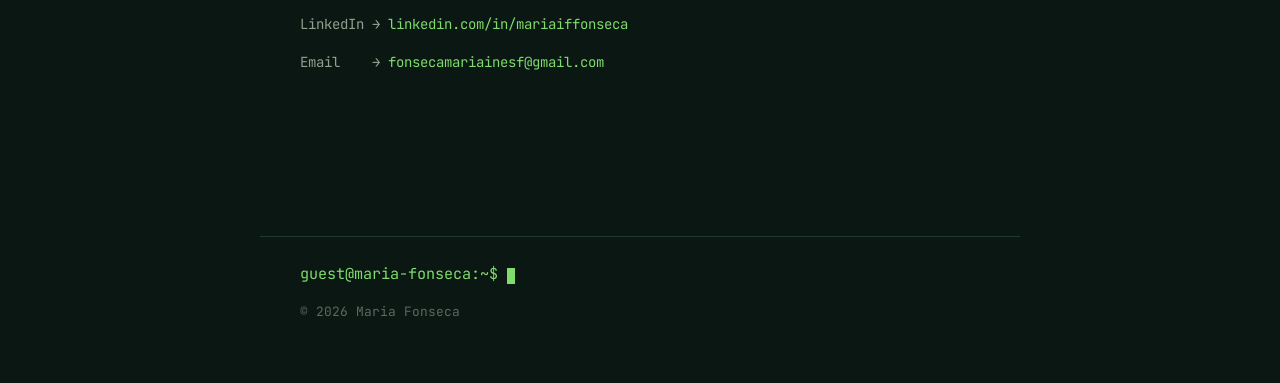
==== commit b7970993: "Restore terminal-style portfolio redesign Recovered from the Claude Code session transcript of 2026-" ====
--- a/ui_kits/portfolio/index.html
+++ b/ui_kits/portfolio/index.html
@@ -5,291 +5,272 @@
 <meta name="viewport" content="width=device-width, initial-scale=1">
 <title>Maria Fonseca — Software Engineer · Data Science · ML</title>
 <link rel="stylesheet" href="../../styles.css">
-<style>
-.hero{padding:160px var(--container-padding) 120px;position:relative;overflow:hidden}
-.hero-dots{position:absolute;inset:0;z-index:0}
-.hero-inner{position:relative;z-index:1;max-width:820px}
-.hero-kicker{margin-bottom:28px}
-.hero h1{font-size:var(--text-4xl);margin-bottom:24px}
-.hero-sub{font-size:var(--text-md);color:var(--color-text-secondary);font-weight:400;margin-bottom:16px;max-width:620px}
-.hero-body{font-size:var(--text-base);color:var(--color-text-secondary);max-width:560px;margin-bottom:40px}
-.hero-cta{display:flex;align-items:center;gap:28px;flex-wrap:wrap}
-section{padding:96px var(--container-padding);border-top:1px solid var(--color-divider)}
-.section-head{margin-bottom:56px;max-width:640px}
-.section-head h2{font-size:var(--text-2xl);margin-top:14px}
-.about-grid{display:grid;grid-template-columns:1.3fr 1fr;gap:80px;align-items:start}
-.about-body p{margin-bottom:18px;color:var(--color-text-secondary);font-size:var(--text-base)}
-.explore-box{border:1px solid var(--color-divider);border-radius:var(--radius-md);padding:28px}
-.explore-title{font-family:var(--font-mono);font-size:var(--text-2xs);text-transform:uppercase;letter-spacing:var(--tracking-label);color:var(--color-text-tertiary);margin-bottom:16px}
-.explore-list{display:flex;flex-direction:column;gap:10px}
-.explore-list span{font-size:var(--text-sm)}
-.exp-card{max-width:720px}
-.exp-head{display:flex;justify-content:space-between;align-items:baseline;gap:16px;flex-wrap:wrap}
-.exp-dates{font-family:var(--font-mono);font-size:var(--text-xs);color:var(--color-text-tertiary);white-space:nowrap}
-.exp-list{margin:0;padding-left:20px;color:var(--color-text-secondary);font-size:var(--text-sm);display:flex;flex-direction:column;gap:8px}
-.exp-list li{line-height:var(--leading-relaxed)}
-.featured-top{display:flex;justify-content:space-between;align-items:flex-start;gap:40px;margin-bottom:40px;flex-wrap:wrap}
-.featured-desc{max-width:560px;color:var(--color-text-secondary);font-size:var(--text-base)}
-.featured-stats{display:grid;grid-template-columns:repeat(4,1fr);gap:24px;margin-bottom:40px}
-.featured-viz{display:grid;grid-template-columns:repeat(3,1fr);gap:20px;margin-bottom:40px}
-.viz-shot{width:100%;aspect-ratio:9/20;object-fit:cover;object-position:top;border:1px solid var(--color-divider);border-radius:var(--radius-md);background:var(--color-inset)}
-.coming-soon-card{max-width:640px}
-.coming-soon-badge{font-family:var(--font-mono);font-size:var(--text-2xs);text-transform:uppercase;letter-spacing:var(--tracking-label);background:var(--color-accent-soft);color:var(--color-accent);border:1px solid var(--color-accent-soft-border);border-radius:var(--radius-pill);padding:4px 10px;margin-left:10px;vertical-align:middle}
-.other-grid{display:grid;grid-template-columns:1fr 1fr 1fr;gap:24px}
-.journey-wrap{max-width:480px}
-.skills-grid{display:grid;grid-template-columns:repeat(3,1fr);gap:40px}
-.skill-cat-title{font-family:var(--font-mono);font-size:var(--text-2xs);text-transform:uppercase;letter-spacing:var(--tracking-label);color:var(--color-text-tertiary);margin-bottom:18px}
-.skill-tags{display:flex;flex-wrap:wrap;gap:8px}
-.gh-section{max-width:560px}
-.contact-section{text-align:center}
-.contact-section h2{font-size:var(--text-3xl);margin-bottom:32px}
-.contact-links{display:flex;justify-content:center;gap:48px;flex-wrap:wrap}
-footer{padding:48px var(--container-padding);border-top:1px solid var(--color-divider);display:flex;justify-content:space-between;align-items:center;flex-wrap:wrap;gap:16px}
-footer .foot-brand{font-weight:600;font-size:var(--text-sm)}
-footer .foot-sub{font-family:var(--font-mono);font-size:var(--text-2xs);color:var(--color-text-tertiary);margin-top:4px}
-footer .foot-links{display:flex;gap:24px}
-footer .foot-links a{font-size:var(--text-sm);color:var(--color-text-secondary)}
-.copyright{font-family:var(--font-mono);font-size:var(--text-2xs);color:var(--color-text-tertiary)}
-.nav-toggle{display:none;background:none;border:none;cursor:pointer;padding:4px;color:var(--color-text)}
-.nav-toggle svg{width:22px;height:22px}
-@media (max-width: 860px){
-  .about-grid{grid-template-columns:1fr}
-  .featured-stats{grid-template-columns:1fr 1fr}
-  .featured-viz{grid-template-columns:1fr}
-  .other-grid{grid-template-columns:1fr}
-  .skills-grid{grid-template-columns:1fr}
-  .hero{padding:120px 24px 80px}
-  .hero h1{font-size:var(--text-3xl)}
-  section{padding:64px 24px}
-}
-@media (max-width: 700px){
-  .nav-toggle{display:inline-flex}
-  .nav-links{
-    position:absolute;top:100%;left:0;right:0;display:none;flex-direction:column;
-    align-items:stretch;gap:0;background:var(--color-bg);border-bottom:1px solid var(--color-divider);
-    padding:8px var(--container-padding) 16px;
-  }
-  .nav-links.open{display:flex}
-  .nav-links a{padding:12px 0}
-}
-@media (max-width: 480px){
-  .hero h1{font-size:var(--text-2xl)}
-  .hero-sub{font-size:var(--text-base)}
-  .hero-cta{gap:16px}
-  .contact-links{gap:24px}
-  footer{flex-direction:column;align-items:flex-start;text-align:left}
-}
-</style>
 </head>
 <body>
 
-<nav class="nav">
-  <span class="nav-brand">Maria Fonseca</span>
-  <button class="nav-toggle" id="nav-toggle" type="button" aria-label="Toggle navigation" aria-expanded="false" aria-controls="nav-links">
-    <svg viewBox="0 0 24 24" fill="none" stroke="currentColor" stroke-width="2" stroke-linecap="round" stroke-linejoin="round"><line x1="3" y1="6" x2="21" y2="6"/><line x1="3" y1="12" x2="21" y2="12"/><line x1="3" y1="18" x2="21" y2="18"/></svg>
-  </button>
-  <div class="nav-links" id="nav-links">
-    <a href="#home" aria-current="page">Home</a>
-    <a href="#about">About</a>
-    <a href="#experience">Experience</a>
-    <a href="#projects">Projects</a>
-    <a href="#skills">Skills</a>
-    <a href="#contact">Contact</a>
-  </div>
-</nav>
-
-<header class="hero dot-field" id="home">
-  <div class="hero-inner">
-    <div class="section-label hero-kicker">Software Engineer · Data Science · Machine Learning</div>
-    <h1>Maria Fonseca</h1>
-    <div class="hero-sub">Software Engineer exploring Data Science &amp; Machine Learning.</div>
-    <div class="hero-body">I build data-driven applications, explore patterns in data, and turn machine learning ideas into practical software.</div>
-    <div class="hero-cta">
-      <a class="btn btn-accent" href="#projects">View my projects</a>
-      <a class="social-link" href="https://github.com/mariaiffonseca" target="_blank" rel="noreferrer"><svg viewBox="0 0 24 24" fill="none" stroke="currentColor" stroke-width="2" stroke-linecap="round" stroke-linejoin="round"><path d="M7 17 17 7"/><path d="M7 7h10v10"/></svg>GitHub</a>
-      <a class="social-link" href="https://www.linkedin.com/in/mariaiffonseca/" target="_blank" rel="noreferrer"><svg viewBox="0 0 24 24" fill="none" stroke="currentColor" stroke-width="2" stroke-linecap="round" stroke-linejoin="round"><path d="M7 17 17 7"/><path d="M7 7h10v10"/></svg>LinkedIn</a>
-    </div>
-  </div>
-</header>
-
-<section id="about">
-  <div class="section-head">
-    <div class="section-label">About</div>
-    <h2>From shipping software to reading data.</h2>
-  </div>
-  <div class="about-grid">
-    <div class="about-body">
-      <p>I started as a software engineer building mobile applications, focused on shipping reliable, well-structured products. Over time, the questions I found most interesting moved upstream — not just how a feature works, but what the data behind it says.</p>
+<div class="scanlines" aria-hidden="true"></div>
+
+<div class="term-topbar">
+  <div class="term-dots" aria-hidden="true"><span></span><span></span><span></span></div>
+  <div class="term-title">guest@maria-fonseca — zsh</div>
+  <nav class="term-jump" aria-label="Quick navigation">
+    <button type="button" data-cmd="me">me</button>
+    <button type="button" data-cmd="projects">projects</button>
+    <button type="button" data-cmd="skills">skills</button>
+    <button type="button" data-cmd="contact">contact</button>
+  </nav>
+</div>
+
+<main>
+
+  <section class="hero" id="home">
+    <div id="boot"></div>
+    <div class="prompt-live">
+      <label for="cmd-input" class="visually-hidden">Terminal command input</label>
+      <span class="prompt">guest@maria-fonseca:~$&nbsp;</span>
+      <input id="cmd-input" class="cmd-input" type="text" autocomplete="off" spellcheck="false" placeholder="try: me, projects, skills, contact, help">
+      <span class="caret" aria-hidden="true"></span>
+    </div>
+    <div class="cmd-feedback" id="cmd-feedback" aria-live="polite"></div>
+    <div class="hint">press any key, or use the commands above, to jump ahead — try "me", "projects", "skills", "contact"</div>
+  </section>
+
+  <section id="about">
+    <div class="line"><span class="prompt">guest@maria-fonseca:~$&nbsp;</span><span class="cmd-text">cat about.md</span></div>
+    <div class="out-block">
+      <div class="comment-label"># About</div>
+      <p style="margin-top:16px">I started as a software engineer building mobile applications, focused on shipping reliable, well-structured products. Over time, the questions I found most interesting moved upstream — not just how a feature works, but what the data behind it says.</p>
       <p>That curiosity led me into data science and machine learning. I enjoy exploratory data analysis: digging through a dataset to find patterns, anomalies, and the small inconsistencies that usually matter most.</p>
       <p>I'm not interested in models for their own sake. I care about end-to-end products — the full path from raw data to something a user can actually open and use.</p>
     </div>
-    <div class="explore-box">
-      <div class="explore-title">Currently exploring</div>
-      <div class="explore-list">
-        <span>Data Science</span><span>Machine Learning</span><span>Data Visualization</span>
-        <span>Statistical Analysis</span><span>Python</span><span>SQL</span>
-      </div>
-    </div>
-  </div>
-</section>
-
-<section id="experience">
-  <div class="section-head">
-    <div class="section-label">Experience</div>
-    <h2>Six years in, still shipping.</h2>
-  </div>
-  <div class="card exp-card">
-    <div class="exp-head">
-      <div class="card-title">Software Engineer</div>
-      <div class="exp-dates">2020 — Present</div>
-    </div>
-    <ul class="exp-list">
-      <li>Build and ship Android apps in Kotlin, from the first estimate to the production release.</li>
-      <li>On some projects, sit with the client directly to work out what actually needs building — not just what's in the spec.</li>
-      <li>Test everything exhaustively before it ever reaches QA or the client — I'd rather find the bug than they would.</li>
-      <li>Also wrote a data-science thesis in Python, chasing the same curiosity that runs through the rest of this site.</li>
-    </ul>
-    <div class="card-tags"><span class="tag">Android</span><span class="tag">Kotlin</span><span class="tag">Python</span></div>
-  </div>
-</section>
-
-<section id="projects">
-  <div class="section-head">
-    <div class="section-label">Featured project</div>
-    <h2>Finance Analytics</h2>
-  </div>
-  <div class="card card-featured">
-    <div class="featured-top">
-      <p class="featured-desc">A personal analytics platform that turns a CSV export of bank transactions into spending trends, anomaly detection, recurring-subscription detection, and explainable insights — processed and stored entirely on-device, with every threshold documented and evidence-motivated rather than fitted to a model.</p>
-      <div style="display:flex;gap:16px;flex-shrink:0">
-        <a class="btn btn-accent" href="https://github.com/mariaiffonseca/finance-analytics" target="_blank" rel="noreferrer">View on GitHub</a>
-      </div>
-    </div>
-    <div class="pipeline">
-      <div class="pipeline-step"><span class="pipeline-index">01</span><span class="pipeline-label">CSV Import</span></div>
-      <span class="pipeline-arrow">→</span>
-      <div class="pipeline-step"><span class="pipeline-index">02</span><span class="pipeline-label">Enrichment</span></div>
-      <span class="pipeline-arrow">→</span>
-      <div class="pipeline-step"><span class="pipeline-index">03</span><span class="pipeline-label">Anomaly Detection</span></div>
-      <span class="pipeline-arrow">→</span>
-      <div class="pipeline-step"><span class="pipeline-index">04</span><span class="pipeline-label">Recurring Detection</span></div>
-      <span class="pipeline-arrow">→</span>
-      <div class="pipeline-step"><span class="pipeline-index">05</span><span class="pipeline-label">Insights Engine</span></div>
-      <span class="pipeline-arrow">→</span>
-      <div class="pipeline-step"><span class="pipeline-index">06</span><span class="pipeline-label">FastAPI</span></div>
-      <span class="pipeline-arrow">→</span>
-      <div class="pipeline-step"><span class="pipeline-index">07</span><span class="pipeline-label">Android App</span></div>
-    </div>
-    <div class="featured-stats">
-      <div class="stat"><div class="stat-value">247</div><div class="stat-label">Automated tests</div></div>
-      <div class="stat"><div class="stat-value">4</div><div class="stat-label">Analytics modules</div></div>
-      <div class="stat"><div class="stat-value">3</div><div class="stat-label">Engineering layers</div></div>
-      <div class="stat"><div class="stat-value">100%</div><div class="stat-label">Rule-based &amp; explainable</div></div>
-    </div>
-    <div class="featured-viz">
-      <img class="viz-shot" src="../../assets/projects/finance-analytics/overview.png" alt="Finance Analytics overview dashboard screenshot">
-      <img class="viz-shot" src="../../assets/projects/finance-analytics/insights.png" alt="Finance Analytics insights screen screenshot">
-      <img class="viz-shot" src="../../assets/projects/finance-analytics/transactions.png" alt="Finance Analytics transactions screen screenshot">
-    </div>
-    <div class="card-tags">
-      <span class="tag">Kotlin</span><span class="tag">Jetpack Compose</span><span class="tag">MVVM</span>
-      <span class="tag">FastAPI</span><span class="tag">Python</span><span class="tag">Pandas</span>
-      <span class="tag">Room</span><span class="tag">pytest</span>
-    </div>
-  </div>
-
-  <div class="section-head" style="margin-top:80px">
-    <div class="section-label">Coming soon</div>
-    <h2>What I'm building next.</h2>
-  </div>
-  <div class="card coming-soon-card">
-    <div class="card-title">Event Impact Analytics<span class="coming-soon-badge">In progress</span></div>
-    <div class="card-body">An observational study measuring whether NYC Yankees home games shift taxi activity around the stadium — built on a full year of NYC TLC Yellow Taxi trip records, taxi zone geometry, and the Yankees' 2019 schedule, framed around association rather than causal claims until the evidence supports more. Currently in the data-acquisition and validation stage: schema, quality and coverage checks on the taxi dataset are underway before any modeling begins.</div>
-    <div class="card-tags"><span class="tag">Python</span><span class="tag">DuckDB</span><span class="tag">PyArrow</span><span class="tag">pytest</span></div>
-  </div>
-</section>
-
-<section>
-  <div class="section-head">
-    <div class="section-label">Data science journey</div>
-    <h2>How I got here.</h2>
-  </div>
-  <div class="journey-wrap">
-    <div class="journey-step"><div class="journey-rail"><div class="journey-dot"></div><div class="journey-line"></div></div><div class="journey-label">Software Engineering</div></div>
-    <div class="journey-step"><div class="journey-rail"><div class="journey-dot"></div><div class="journey-line"></div></div><div class="journey-label">Python &amp; Data Analysis</div></div>
-    <div class="journey-step"><div class="journey-rail"><div class="journey-dot"></div><div class="journey-line"></div></div><div class="journey-label">Exploratory Data Analysis</div></div>
-    <div class="journey-step"><div class="journey-rail"><div class="journey-dot"></div><div class="journey-line"></div></div><div class="journey-label">Machine Learning</div></div>
-    <div class="journey-step"><div class="journey-rail"><div class="journey-dot journey-dot-current"></div></div><div class="journey-label journey-label-current">End-to-End ML Applications</div></div>
-  </div>
-</section>
-
-<section id="skills">
-  <div class="section-head">
-    <div class="section-label">Skills</div>
-    <h2>Tools &amp; areas of focus.</h2>
-  </div>
-  <div class="skills-grid">
-    <div>
-      <div class="skill-cat-title">Data Science</div>
-      <div class="skill-tags"><span class="tag">Python</span><span class="tag">Pandas</span><span class="tag">NumPy</span><span class="tag">Matplotlib</span><span class="tag">SQL</span><span class="tag">EDA</span><span class="tag">Data Cleaning</span><span class="tag">Data Visualization</span><span class="tag">Feature Engineering</span></div>
-    </div>
-    <div>
-      <div class="skill-cat-title">Software Engineering</div>
-      <div class="skill-tags"><span class="tag">Kotlin</span><span class="tag">Android</span><span class="tag">Jetpack Compose</span><span class="tag">Git</span><span class="tag">REST APIs</span></div>
-    </div>
-    <div>
-      <div class="skill-cat-title">Currently learning</div>
-      <div class="skill-tags"><span class="tag tag-accent">Machine Learning</span><span class="tag tag-accent">Scikit-learn</span><span class="tag tag-accent">Statistics</span><span class="tag tag-accent">Model Evaluation</span><span class="tag tag-accent">FastAPI</span><span class="tag tag-accent">MLOps fundamentals</span></div>
-    </div>
-  </div>
-</section>
-
-<section>
-  <div class="gh-section">
-    <div class="section-label">GitHub</div>
-    <h2 style="font-size:var(--text-2xl);margin:14px 0 16px">Explore the work behind the projects.</h2>
-    <p style="color:var(--color-text-secondary);margin-bottom:32px">Code, experiments, analysis and the process behind my projects.</p>
-    <a class="btn btn-primary" href="https://github.com/mariaiffonseca" target="_blank" rel="noreferrer"><svg viewBox="0 0 24 24" fill="none" stroke="currentColor" stroke-width="2" stroke-linecap="round" stroke-linejoin="round"><path d="M7 17 17 7"/><path d="M7 7h10v10"/></svg>View GitHub profile</a>
-  </div>
-</section>
+
+    <div class="line"><span class="prompt">guest@maria-fonseca:~$&nbsp;</span><span class="cmd-text">ls currently-exploring/</span></div>
+    <div class="dir-list">
+      <div class="dir-row"><span class="name">Data Science/</span></div>
+      <div class="dir-row"><span class="name">Machine Learning/</span></div>
+      <div class="dir-row"><span class="name">Data Visualization/</span></div>
+      <div class="dir-row"><span class="name">Statistical Analysis/</span></div>
+      <div class="dir-row"><span class="name">Python/</span></div>
+      <div class="dir-row"><span class="name">SQL/</span></div>
+    </div>
+
+    <div class="line"><span class="prompt">guest@maria-fonseca:~$&nbsp;</span><span class="cmd-text">cat journey.log</span></div>
+    <div class="out-block">
+      <div class="comment-label" style="margin-bottom:10px"># Data science journey</div>
+      <div class="journey-list">
+        <div class="row"><span class="idx">[1]</span><span>Software Engineering</span></div>
+        <div class="row"><span class="idx">[2]</span><span>Python &amp; Data Analysis</span></div>
+        <div class="row"><span class="idx">[3]</span><span>Exploratory Data Analysis</span></div>
+        <div class="row"><span class="idx">[4]</span><span>Machine Learning</span></div>
+        <div class="row current"><span class="idx">[5]</span><span>End-to-End ML Applications</span><span class="arrow">← current</span></div>
+      </div>
+    </div>
+  </section>
+
+  <section id="experience">
+    <div class="line"><span class="prompt">guest@maria-fonseca:~$&nbsp;</span><span class="cmd-text">cat experience.log</span></div>
+    <div class="readme">
+      <div class="comment-label"># Experience</div>
+      <div class="exp-head">
+        <h3>Software Engineer</h3>
+        <span class="exp-dates">2020 — Present</span>
+      </div>
+      <ul class="exp-list">
+        <li>Build and ship Android apps in Kotlin, from the first estimate to the production release.</li>
+        <li>On some projects, sit with the client directly to work out what actually needs building — not just what's in the spec.</li>
+        <li>Test everything exhaustively before it ever reaches QA or the client — I'd rather find the bug than they would.</li>
+        <li>Also wrote a data-science thesis in Python, chasing the same curiosity that runs through the rest of this site.</li>
+      </ul>
+      <div class="kv">Android · Kotlin · Python</div>
+    </div>
+  </section>
+
+  <section id="projects">
+    <div class="line"><span class="prompt">guest@maria-fonseca:~$&nbsp;</span><span class="cmd-text">ls projects/</span></div>
+    <div class="dir-list">
+      <div class="dir-row"><span class="name">finance-analytics/</span><span class="status">complete</span></div>
+      <div class="dir-row"><span class="name">event-impact-analytics/</span><span class="status">in progress</span></div>
+    </div>
+
+    <div class="line"><span class="prompt">guest@maria-fonseca:~$&nbsp;</span><span class="cmd-text">cat projects/finance-analytics/README.md</span></div>
+    <div class="readme">
+      <div class="comment-label"># Featured project</div>
+      <h3>Finance Analytics</h3>
+      <p style="max-width:66ch;color:var(--text);margin-bottom:16px">A personal analytics platform that turns a CSV export of bank transactions into spending trends, anomaly detection, recurring-subscription detection, and explainable insights — processed and stored entirely on-device, with every threshold documented and evidence-motivated rather than fitted to a model.</p>
+
+      <div class="pipeline-line">
+        <b>01</b> CSV Import → <b>02</b> Enrichment → <b>03</b> Anomaly Detection → <b>04</b> Recurring Detection → <b>05</b> Insights Engine → <b>06</b> FastAPI → <b>07</b> Android App
+      </div>
+
+      <div class="kv">
+        <b>247</b> Automated tests &nbsp;·&nbsp; <b>4</b> Analytics modules &nbsp;·&nbsp; <b>3</b> Engineering layers &nbsp;·&nbsp; <b>0</b> ML models used
+      </div>
+      <div class="kv">Kotlin · Jetpack Compose · MVVM · FastAPI · Python · Pandas · Room · pytest</div>
+      <div style="margin-top:14px"><a href="https://github.com/mariaiffonseca/finance-analytics" target="_blank" rel="noreferrer">→ View on GitHub</a></div>
+    </div>
+
+    <div class="line"><span class="prompt">guest@maria-fonseca:~$&nbsp;</span><span class="cmd-text">cat projects/event-impact-analytics/README.md</span></div>
+    <div class="readme">
+      <div class="comment-label"># Coming soon</div>
+      <h3>Event Impact Analytics<span class="badge">In progress</span></h3>
+      <p style="max-width:66ch;color:var(--text);margin-bottom:16px">An observational study measuring whether NYC Yankees home games shift taxi activity around the stadium — built on a full year of NYC TLC Yellow Taxi trip records, taxi zone geometry, and the Yankees' 2019 schedule, framed around association rather than causal claims until the evidence supports more. Currently in the data-acquisition and validation stage: schema, quality and coverage checks on the taxi dataset are underway before any modeling begins.</p>
+      <div class="kv">Python · DuckDB · PyArrow · pytest</div>
+    </div>
+  </section>
+
+  <section id="skills">
+    <div class="line"><span class="prompt">guest@maria-fonseca:~$&nbsp;</span><span class="cmd-text">cat skills.json</span></div>
+    <div class="out-block">
+      <div class="comment-label" style="margin-bottom:10px"># Skills</div>
+      <div class="json">
+        <div><span class="punct">{</span></div>
+        <div class="indent"><span class="key">"Data Science"</span><span class="punct">:</span> <span class="str">["Python", "Pandas", "NumPy", "Scikit-learn", "Matplotlib", "Data Analysis", "Machine Learning"]</span><span class="punct">,</span></div>
+        <div class="indent"><span class="key">"Data"</span><span class="punct">:</span> <span class="str">["SQL", "Data Cleaning", "EDA", "Data Visualization", "Feature Engineering"]</span><span class="punct">,</span></div>
+        <div class="indent"><span class="key">"Software Engineering"</span><span class="punct">:</span> <span class="str">["Kotlin", "Android", "Jetpack Compose", "Git", "REST APIs"]</span><span class="punct">,</span></div>
+        <div class="indent"><span class="key">"Currently learning"</span><span class="punct">:</span> <span class="str">["Machine Learning", "Statistics", "Model Evaluation", "FastAPI", "MLOps fundamentals"]</span></div>
+        <div><span class="punct">}</span></div>
+      </div>
+    </div>
+
+    <div class="line"><span class="prompt">guest@maria-fonseca:~$&nbsp;</span><span class="cmd-text">git remote -v</span></div>
+    <div class="out-block">
+      <div class="comment-label" style="margin-bottom:10px"># GitHub</div>
+      <p>Code, experiments, analysis and the process behind my projects.</p>
+      <div style="margin-top:14px"><a href="https://github.com/mariaiffonseca" target="_blank" rel="noreferrer">→ View GitHub profile</a></div>
+    </div>
+  </section>
+
+  <section id="contact">
+    <div class="line"><span class="prompt">guest@maria-fonseca:~$&nbsp;</span><span class="cmd-text">cat contact.txt</span></div>
+    <div class="out-block">
+      <div class="comment-label" style="margin-bottom:10px"># Contact</div>
+      <div class="kv">GitHub&nbsp;&nbsp;&nbsp;→ <a href="https://github.com/mariaiffonseca" target="_blank" rel="noreferrer">github.com/mariaiffonseca</a></div>
+      <div class="kv">LinkedIn → <a href="https://www.linkedin.com/in/mariaiffonseca/" target="_blank" rel="noreferrer">linkedin.com/in/mariaiffonseca</a></div>
+      <div class="kv">Email&nbsp;&nbsp;&nbsp;&nbsp;→ <a href="mailto:fonsecamariainesf@gmail.com">fonsecamariainesf@gmail.com</a></div>
+    </div>
+  </section>
+
+</main>
+
+<footer>
+  <div class="line"><span class="prompt">guest@maria-fonseca:~$&nbsp;</span><span class="caret" aria-hidden="true"></span></div>
+  <div class="foot-meta">© 2026 Maria Fonseca</div>
+</footer>
+
 <script>
 (function(){
-  var toggle = document.getElementById('nav-toggle');
-  var links = document.getElementById('nav-links');
-  if (!toggle || !links) return;
-  toggle.addEventListener('click', function(){
-    var open = links.classList.toggle('open');
-    toggle.setAttribute('aria-expanded', open ? 'true' : 'false');
+  var reduced = window.matchMedia('(prefers-reduced-motion: reduce)').matches;
+  var boot = document.getElementById('boot');
+  var input = document.getElementById('cmd-input');
+  var feedback = document.getElementById('cmd-feedback');
+  var skipped = reduced;
+  var typeSpeed = 20;
+
+  var bootLines = [
+    {type:'cmd', text:'whoami'},
+    {type:'out', text:'Maria Fonseca', cls:'name'},
+    {type:'out', text:'Software Engineer · Data Science · Machine Learning', cls:'dim'},
+    {type:'cmd', text:'cat role.txt'},
+    {type:'out', text:'Software Engineer exploring Data Science & Machine Learning.'},
+    {type:'cmd', text:'cat mission.txt'},
+    {type:'out', text:'I build data-driven applications, explore patterns in data, and turn machine learning ideas into practical software.'}
+  ];
+
+  function renderSkeleton(line){
+    var div = document.createElement('div');
+    div.className = 'line ' + (line.type === 'cmd' ? 'line-cmd' : 'line-out');
+    var target;
+    if(line.type === 'cmd'){
+      var p = document.createElement('span');
+      p.className = 'prompt';
+      p.textContent = 'guest@maria-fonseca:~$ ';
+      div.appendChild(p);
+      target = document.createElement('span');
+      target.className = 'cmd-text';
+    } else if(line.cls === 'name'){
+      target = document.createElement('h1');
+      target.style.display = 'inline';
+    } else {
+      target = document.createElement('span');
+      if(line.cls === 'dim'){ target.style.color = 'var(--grey-dim)'; target.style.fontSize = '.85em'; }
+    }
+    div.appendChild(target);
+    boot.appendChild(div);
+    return target;
+  }
+
+  function typeAll(lines, onDone){
+    var i = 0;
+    function next(){
+      if(i >= lines.length){ onDone(); return; }
+      var line = lines[i];
+      var el = renderSkeleton(line);
+      if(skipped){
+        el.textContent = line.text;
+        i++;
+        next();
+        return;
+      }
+      var c = 0;
+      (function step(){
+        if(skipped){ el.textContent = line.text; i++; next(); return; }
+        if(c < line.text.length){
+          el.textContent += line.text.charAt(c);
+          c++;
+          setTimeout(step, typeSpeed);
+        } else {
+          i++;
+          setTimeout(next, 220);
+        }
+      })();
+    }
+    next();
+  }
+
+  function skip(){ skipped = true; }
+  document.addEventListener('keydown', function(e){
+    if(document.activeElement === input) return;
+    skip();
   });
-  Array.prototype.forEach.call(links.querySelectorAll('a'), function(a){
-    a.addEventListener('click', function(){
-      links.classList.remove('open');
-      toggle.setAttribute('aria-expanded', 'false');
-    });
+  document.getElementById('boot').addEventListener('click', skip);
+  input.addEventListener('focus', skip);
+
+  typeAll(bootLines, function(){});
+
+  var targets = {
+    me:'#about', about:'#about', home:'#home', whoami:'#home',
+    projects:'#projects', skills:'#skills', contact:'#contact'
+  };
+
+  function runCommand(raw){
+    skip();
+    var cmd = raw.trim().toLowerCase();
+    if(cmd === '') return;
+    if(cmd === 'help'){
+      feedback.textContent = 'available commands: me · projects · skills · contact · home';
+      return;
+    }
+    if(targets[cmd]){
+      feedback.textContent = '';
+      var el = document.querySelector(targets[cmd]);
+      if(el) el.scrollIntoView({behavior: reduced ? 'auto' : 'smooth', block:'start'});
+    } else {
+      feedback.textContent = 'command not found: ' + cmd + ' — type help';
+    }
+  }
+
+  input.addEventListener('keydown', function(e){
+    if(e.key === 'Enter'){
+      runCommand(input.value);
+      input.value = '';
+    }
+  });
+
+  document.querySelectorAll('.term-jump button').forEach(function(b){
+    b.addEventListener('click', function(){ runCommand(b.getAttribute('data-cmd')); });
   });
 })();
 </script>
 
-<section class="contact-section" id="contact">
-  <div class="section-label" style="justify-content:center">Contact</div>
-  <h2>Let's connect.</h2>
-  <div class="contact-links">
-    <a class="social-link" href="https://github.com/mariaiffonseca" target="_blank" rel="noreferrer"><svg viewBox="0 0 24 24" fill="none" stroke="currentColor" stroke-width="2" stroke-linecap="round" stroke-linejoin="round"><path d="M7 17 17 7"/><path d="M7 7h10v10"/></svg>GitHub</a>
-    <a class="social-link" href="https://www.linkedin.com/in/mariaiffonseca/" target="_blank" rel="noreferrer"><svg viewBox="0 0 24 24" fill="none" stroke="currentColor" stroke-width="2" stroke-linecap="round" stroke-linejoin="round"><path d="M7 17 17 7"/><path d="M7 7h10v10"/></svg>LinkedIn</a>
-    <a class="social-link" href="mailto:fonsecamariainesf@gmail.com"><svg viewBox="0 0 24 24" fill="none" stroke="currentColor" stroke-width="2" stroke-linecap="round" stroke-linejoin="round"><rect x="2" y="4" width="20" height="16" rx="2"/><path d="m2 7 10 6 10-6"/></svg>Email</a>
-  </div>
-</section>
-
-<footer>
-  <div>
-    <div class="foot-brand">Maria Fonseca</div>
-    <div class="foot-sub">Software Engineering · Data Science · Machine Learning</div>
-  </div>
-  <div class="foot-links">
-    <a href="https://github.com/mariaiffonseca" target="_blank" rel="noreferrer">GitHub</a><a href="https://www.linkedin.com/in/mariaiffonseca/" target="_blank" rel="noreferrer">LinkedIn</a><a href="mailto:fonsecamariainesf@gmail.com">Email</a>
-  </div>
-  <div class="copyright">© 2026 Maria Fonseca</div>
-</footer>
-
 </body>
 </html>
--- a/styles.css
+++ b/styles.css
@@ -1,200 +1,142 @@
-/* Field Notes — design-system tokens and component classes for Maria Fonseca's
+/* Terminal — design-system tokens and component classes for Maria Fonseca's
    software engineering / data science portfolio. Plain CSS on plain HTML:
    no JS framework, no build step. See readme.md for rationale. */
-@import url('https://fonts.googleapis.com/css2?family=Sora:wght@400;500;600;700;800&family=JetBrains+Mono:wght@400;500;600&display=swap');
+@import url('https://fonts.googleapis.com/css2?family=JetBrains+Mono:wght@400;500;700&display=swap');
 
 :root {
-  /* — base neutrals (cool, near-desaturated) — */
-  --color-bg: oklch(98.3% 0.003 255);
-  --color-surface: oklch(96% 0.005 256);
-  --color-inset: oklch(94% 0.006 258);
-  --color-text: oklch(19% 0.014 262);
-  --color-text-secondary: oklch(46% 0.014 260);
-  --color-text-tertiary: oklch(64% 0.012 260);
-  --color-divider: oklch(87% 0.008 258);
-  --color-divider-strong: oklch(72% 0.01 258);
+  --bg: #0A1712;
+  --bg-panel: #0E1E17;
+  --rule: #1F3A2A;
+  --grey: #93A08F;
+  --grey-dim: #5B6A5D;
+  --green: #7FDB6B;
+  --green-dim: #4C8A46;
+  --text: #C9D6C6;
 
-  /* — single accent: sophisticated indigo, one hue only — */
-  --color-accent: oklch(53% 0.11 265);
-  --color-accent-hover: oklch(46% 0.115 265);
-  --color-accent-press: oklch(40% 0.12 265);
-  --color-accent-soft: oklch(94% 0.03 265);
-  --color-accent-soft-border: oklch(85% 0.05 265);
-  --color-on-accent: oklch(99% 0.002 255);
+  --font-mono: 'JetBrains Mono', 'SFMono-Regular', 'Consolas', monospace;
 
-  --color-inverse-bg: var(--color-text);
-  --color-inverse-text: oklch(98% 0.003 255);
+  --pad: clamp(18px, 4vw, 40px);
+  --container-max: 760px;
 
-  /* — type — */
-  --font-sans: 'Sora', ui-sans-serif, system-ui, -apple-system, sans-serif;
-  --font-mono: 'JetBrains Mono', ui-monospace, 'SFMono-Regular', Menlo, monospace;
-
-  --text-2xs: 0.6875rem;  /* 11px — eyebrow labels */
-  --text-xs: 0.75rem;     /* 12px */
-  --text-sm: 0.8125rem;   /* 13px */
-  --text-base: 1.0625rem; /* 17px — body */
-  --text-md: 1.25rem;     /* 20px */
-  --text-lg: 1.5rem;      /* 24px */
-  --text-xl: 2rem;        /* 32px */
-  --text-2xl: 2.5rem;     /* 40px */
-  --text-3xl: 3.25rem;    /* 52px */
-  --text-4xl: 4.75rem;    /* 76px — hero */
-
-  --leading-tight: 1.05;
-  --leading-snug: 1.25;
-  --leading-normal: 1.5;
-  --leading-relaxed: 1.65;
-
-  --tracking-tight: -0.02em;
-  --tracking-label: 0.12em;
-
-  --weight-regular: 400;
-  --weight-medium: 500;
-  --weight-semibold: 600;
-  --weight-bold: 700;
-
-  /* — spacing — */
-  --space-1: 4px; --space-2: 8px; --space-3: 12px; --space-4: 16px;
-  --space-5: 20px; --space-6: 24px; --space-8: 32px; --space-10: 40px;
-  --space-12: 48px; --space-16: 64px; --space-20: 80px; --space-24: 96px;
-  --space-32: 128px; --space-40: 160px;
-
-  --radius-sm: 3px; --radius-md: 6px; --radius-lg: 12px; --radius-pill: 999px;
-
-  --shadow-sm: 0 1px 2px oklch(20% 0.01 260 / 0.06);
-  --shadow-md: 0 8px 24px oklch(20% 0.01 260 / 0.08);
-  --shadow-lg: 0 20px 48px oklch(20% 0.01 260 / 0.12);
-
-  --ease-standard: cubic-bezier(0.4, 0, 0.2, 1);
-  --ease-out: cubic-bezier(0.16, 1, 0.3, 1);
-  --duration-fast: 150ms;
-  --duration-base: 250ms;
-  --duration-slow: 420ms;
-
-  --container-max: 1160px;
-  --container-padding: clamp(24px, 6vw, 96px);
+  color-scheme: dark;
 }
 
 *, *::before, *::after { box-sizing: border-box; }
 html { scroll-behavior: smooth; }
 body {
-  margin: 0; background: var(--color-bg); color: var(--color-text);
-  font-family: var(--font-sans); font-size: var(--text-base);
-  line-height: var(--leading-relaxed); font-weight: var(--weight-regular);
+  margin: 0; background: var(--bg); color: var(--text);
+  font-family: var(--font-mono); font-size: .95rem; line-height: 1.7;
   -webkit-font-smoothing: antialiased;
 }
-h1, h2, h3, h4, h5 { margin: 0; font-family: var(--font-sans); font-weight: var(--weight-semibold); letter-spacing: var(--tracking-tight); line-height: var(--leading-tight); }
+h1, h2, h3 { font-family: var(--font-mono); font-weight: 700; margin: 0; font-size: 1em; }
 p { margin: 0; }
-a { color: var(--color-accent); text-decoration: none; }
-a:hover { color: var(--color-accent-hover); text-decoration: underline; text-underline-offset: 3px; }
+a { color: var(--green); text-decoration: none; border-bottom: 1px solid transparent; }
+a:hover { border-color: var(--green); }
+::selection { background: var(--green-dim); color: var(--bg); }
+:focus-visible { outline: 2px solid var(--green); outline-offset: 2px; }
+button { font-family: var(--font-mono); }
 img, svg { display: block; max-width: 100%; }
-:focus { outline: none; }
-:focus-visible { outline: 2px solid var(--color-accent); outline-offset: 2px; }
-::selection { background: var(--color-accent-soft); color: var(--color-text); }
 
-.container { max-width: var(--container-max); margin: 0 auto; padding-left: var(--container-padding); padding-right: var(--container-padding); }
-.section-label {
-  display: inline-flex; align-items: center; gap: var(--space-2);
-  font-family: var(--font-mono); font-size: var(--text-2xs);
-  letter-spacing: var(--tracking-label); text-transform: uppercase;
-  color: var(--color-text-tertiary);
+.visually-hidden { position: absolute; width: 1px; height: 1px; overflow: hidden; clip: rect(0 0 0 0); white-space: nowrap; }
+
+.scanlines {
+  position: fixed; inset: 0; pointer-events: none; z-index: 1; opacity: .05;
+  background: repeating-linear-gradient(0deg, #000 0px, #000 1px, transparent 1px, transparent 3px);
 }
-.section-label::before { content: ''; width: 14px; height: 1px; background: var(--color-accent); display: inline-block; }
 
-/* — buttons — */
-.btn {
-  display: inline-flex; align-items: center; justify-content: center; gap: 10px;
-  cursor: pointer; text-decoration: none; white-space: nowrap;
-  font-family: var(--font-sans); font-weight: var(--weight-medium); font-size: var(--text-sm);
-  padding: 14px 26px; border-radius: var(--radius-sm); border: 1px solid transparent;
-  transition: background var(--duration-fast) var(--ease-standard), color var(--duration-fast) var(--ease-standard), border-color var(--duration-fast) var(--ease-standard), opacity var(--duration-fast) var(--ease-standard);
+/* — top bar — */
+.term-topbar {
+  position: sticky; top: 0; z-index: 50; background: var(--bg-panel); border-bottom: 1px solid var(--rule);
+  padding: 10px var(--pad); display: flex; align-items: center; gap: 20px; flex-wrap: wrap;
 }
-.btn:hover { text-decoration: none; }
-.btn svg, .btn img { width: 15px; height: 15px; }
-.btn-primary { background: var(--color-text); color: var(--color-inverse-text); border-color: var(--color-text); }
-.btn-primary:hover { background: oklch(30% 0.014 262); color: var(--color-inverse-text); }
-.btn-accent { background: var(--color-accent); color: var(--color-on-accent); border-color: var(--color-accent); }
-.btn-accent:hover { background: var(--color-accent-hover); color: var(--color-on-accent); }
-.btn-secondary { background: transparent; color: var(--color-text); border-color: var(--color-divider-strong); }
-.btn-secondary:hover { background: var(--color-inset); color: var(--color-text); }
-.btn-ghost { background: transparent; color: var(--color-text-secondary); padding-inline: 4px; }
-.btn-ghost:hover { color: var(--color-text); }
-.btn-sm { padding: 9px 16px; font-size: var(--text-xs); }
+.term-dots { display: flex; gap: 6px; flex: none; }
+.term-dots span { width: 9px; height: 9px; border-radius: 50%; background: var(--rule); border: 1px solid var(--grey-dim); }
+.term-title { color: var(--grey-dim); font-size: .75rem; flex: none; }
+.term-jump { display: flex; gap: 4px; flex-wrap: wrap; margin-left: auto; }
+.term-jump button {
+  background: transparent; border: 1px solid var(--rule); color: var(--grey); border-radius: 2px;
+  padding: 5px 12px; font-size: .75rem; cursor: pointer; transition: border-color .15s, color .15s, background .15s;
+}
+.term-jump button:hover { border-color: var(--green); color: var(--green); }
+.term-jump button::before { content: "$ "; color: var(--grey-dim); }
 
-/* — tags (mono, technical) — */
-.tag {
-  display: inline-flex; align-items: center; font-family: var(--font-mono);
-  font-size: var(--text-xs); line-height: 1; padding: 6px 10px; border-radius: var(--radius-sm);
-  background: var(--color-inset); color: var(--color-text-secondary); border: 1px solid transparent;
+/* — layout — */
+main { max-width: var(--container-max); margin: 0 auto; padding: 0 var(--pad) 80px; position: relative; z-index: 2; }
+section { padding-top: 56px; }
+
+.prompt { color: var(--green); }
+.line { white-space: pre-wrap; word-break: break-word; margin-bottom: 2px; }
+.cmd-text { color: var(--text); font-weight: 600; }
+.line-out { color: var(--text); margin-bottom: 0; padding: 2px 0; font-size: .92em; }
+.comment-label { display: block; color: var(--grey-dim); font-size: .8em; letter-spacing: .03em; }
+.out-block { margin: 6px 0 22px; color: var(--grey); font-size: .92em; }
+.out-block p { margin-bottom: 16px; max-width: 66ch; color: var(--text); }
+.out-block p:last-child { margin-bottom: 0; }
+
+/* — boot / hero — */
+.hero { padding-top: 48px; }
+#boot h1 { display: inline; color: var(--green); font-size: 1em; }
+.hint { color: var(--grey-dim); font-size: .8rem; margin-top: 18px; }
+.caret {
+  display: inline-block; width: .55em; height: 1.1em; background: var(--green); vertical-align: text-bottom;
+  animation: blink 1s steps(1) infinite;
 }
-.tag-accent { background: var(--color-accent-soft); color: var(--color-accent); border-color: var(--color-accent-soft-border); }
-.tag-outline { background: transparent; color: var(--color-text); border-color: var(--color-divider-strong); }
+@keyframes blink { 0%, 49% { opacity: 1; } 50%, 100% { opacity: 0; } }
 
-/* — navigation — */
-.nav {
-  position: sticky; top: 0; z-index: 20; display: flex; align-items: center; justify-content: space-between;
-  padding: 20px var(--container-padding); border-bottom: 1px solid var(--color-divider);
-  background: color-mix(in oklch, var(--color-bg) 85%, transparent); backdrop-filter: blur(10px);
+.prompt-live { display: flex; align-items: center; margin-top: 8px; }
+.cmd-input {
+  background: transparent; border: none; color: var(--text); font-family: var(--font-mono); font-size: .95rem;
+  flex: 1; min-width: 120px; caret-color: var(--green);
 }
-.nav-brand { font-weight: var(--weight-semibold); font-size: var(--text-sm); color: var(--color-text); }
-.nav-links { display: flex; align-items: center; gap: var(--space-8); }
-.nav-links a { font-size: var(--text-sm); font-weight: var(--weight-medium); color: var(--color-text-secondary); }
-.nav-links a:hover, .nav-links a[aria-current='page'] { color: var(--color-text); text-decoration: none; }
-.social-link { display: inline-flex; align-items: center; gap: 8px; font-size: var(--text-sm); font-weight: var(--weight-medium); color: var(--color-text); }
-.social-link:hover { color: var(--color-accent); text-decoration: none; }
-.social-link svg { width: 14px; height: 14px; }
+.cmd-input:focus { outline: none; }
+.cmd-feedback { color: var(--grey-dim); font-size: .85rem; min-height: 1.4em; margin-top: 6px; }
 
-/* — cards — */
-.card {
-  border: 1px solid var(--color-divider); border-radius: var(--radius-md);
-  background: var(--color-bg); padding: var(--space-8);
-  transition: box-shadow var(--duration-base) var(--ease-out), transform var(--duration-base) var(--ease-out), border-color var(--duration-base) var(--ease-out);
-  display: flex; flex-direction: column; gap: var(--space-4);
+/* — directory listing (projects, currently-exploring) — */
+.dir-list { margin: 6px 0 22px; color: var(--grey); font-size: .92em; }
+.dir-row { display: flex; gap: 16px; }
+.dir-row .name { color: var(--green); min-width: 230px; }
+.dir-row .status { color: var(--grey-dim); }
+
+/* — readme / card-style output (projects, experience) — */
+.readme { margin: 14px 0 26px; padding-left: 14px; border-left: 2px solid var(--rule); font-size: .92em; }
+.readme h3 { font-size: 1.05em; color: var(--green); font-weight: 700; margin-bottom: 12px; }
+.readme .badge { color: var(--green); font-size: .75em; border: 1px solid var(--green-dim); border-radius: 2px; padding: 1px 7px; margin-left: 8px; vertical-align: middle; }
+.kv { margin: 14px 0; color: var(--grey); }
+.kv b { color: var(--text); }
+.pipeline-line { color: var(--grey); }
+.pipeline-line b { color: var(--green); }
+
+.exp-head { display: flex; justify-content: space-between; align-items: baseline; gap: 16px; flex-wrap: wrap; margin-bottom: 12px; }
+.exp-dates { color: var(--grey-dim); font-size: .85em; white-space: nowrap; }
+.exp-list { list-style: none; margin: 0 0 16px; padding: 0; color: var(--text); }
+.exp-list li { position: relative; padding-left: 1.4em; margin-bottom: 8px; max-width: 66ch; }
+.exp-list li:last-child { margin-bottom: 0; }
+.exp-list li::before { content: "›"; position: absolute; left: 0; color: var(--green-dim); }
+
+/* — journey — */
+.journey-list { margin: 6px 0 0; color: var(--grey); }
+.journey-list .row { display: flex; gap: 10px; }
+.journey-list .idx { color: var(--grey-dim); width: 2.4em; }
+.journey-list .current { color: var(--green); }
+.journey-list .arrow { color: var(--grey-dim); margin-left: 6px; }
+
+/* — skills json — */
+.json { margin: 6px 0 0; color: var(--grey); }
+.json .key { color: var(--green); }
+.json .str { color: var(--text); }
+.json .punct { color: var(--grey-dim); }
+.json .indent { padding-left: 2em; }
+
+footer { max-width: var(--container-max); margin: 60px auto 0; padding: 24px var(--pad) 60px; border-top: 1px solid var(--rule); position: relative; z-index: 2; }
+.foot-meta { color: var(--grey-dim); font-size: .85em; margin-top: 14px; }
+
+@media (prefers-reduced-motion: reduce) {
+  html { scroll-behavior: auto; }
+  *, *::before, *::after { animation-duration: .001ms !important; animation-iteration-count: 1 !important; transition-duration: .001ms !important; }
 }
-.card:hover { box-shadow: var(--shadow-md); transform: translateY(-3px); border-color: var(--color-divider-strong); }
-.card-title { font-size: var(--text-md); }
-.card-body { color: var(--color-text-secondary); font-size: var(--text-sm); line-height: var(--leading-relaxed); }
-.card-tags { display: flex; flex-wrap: wrap; gap: var(--space-2); }
-.card-links { display: flex; gap: var(--space-6); margin-top: var(--space-1); }
-.card-links a { font-size: var(--text-sm); font-weight: var(--weight-medium); }
-.card-links a.muted { color: var(--color-text-secondary); }
-.card-featured { padding: var(--space-12); gap: var(--space-6); }
-.card-featured .card-title { font-size: var(--text-xl); }
-
-/* — stats — */
-.stat { display: flex; flex-direction: column; gap: 6px; padding-top: var(--space-4); border-top: 1px solid var(--color-divider); }
-.stat-value { font-family: var(--font-mono); font-size: var(--text-lg); color: var(--color-accent); font-weight: var(--weight-medium); }
-.stat-label { font-family: var(--font-sans); font-size: var(--text-2xs); text-transform: uppercase; letter-spacing: var(--tracking-label); color: var(--color-text-secondary); }
-
-/* — pipeline (horizontal process) — */
-.pipeline { display: flex; align-items: center; flex-wrap: wrap; gap: var(--space-1); }
-.pipeline-step { display: flex; flex-direction: column; align-items: center; gap: 8px; min-width: 108px; }
-.pipeline-index { font-family: var(--font-mono); font-size: var(--text-2xs); color: var(--color-text-tertiary); }
-.pipeline-label {
-  border: 1px solid var(--color-divider-strong); border-radius: var(--radius-sm); padding: 10px 14px;
-  font-size: var(--text-xs); font-weight: var(--weight-medium); text-align: center; background: var(--color-bg);
+@media (max-width: 600px) {
+  .term-topbar { gap: 10px; }
+  .term-title { display: none; }
+  .dir-row .name { min-width: 170px; }
+  .exp-dates { font-size: .8em; }
 }
-.pipeline-arrow { color: var(--color-text-tertiary); font-family: var(--font-mono); padding: 0 4px; }
-
-/* — journey (vertical timeline) — */
-.journey-step { display: flex; gap: var(--space-4); }
-.journey-rail { display: flex; flex-direction: column; align-items: center; }
-.journey-dot { width: 10px; height: 10px; border-radius: 50%; background: var(--color-divider-strong); flex-shrink: 0; }
-.journey-dot-current { background: var(--color-accent); box-shadow: 0 0 0 4px var(--color-accent-soft); }
-.journey-line { width: 1px; flex: 1; background: var(--color-divider); margin: 6px 0; }
-.journey-label { font-size: var(--text-base); color: var(--color-text-secondary); padding-bottom: var(--space-8); }
-.journey-label-current { color: var(--color-text); font-weight: var(--weight-semibold); }
-
-/* — placeholder visuals (no stock imagery) — */
-.placeholder {
-  border: 1px solid var(--color-divider); border-radius: var(--radius-md);
-  background: repeating-linear-gradient(135deg, var(--color-inset) 0, var(--color-inset) 1px, var(--color-bg) 1px, var(--color-bg) 12px);
-  display: flex; align-items: center; justify-content: center; text-align: center; padding: var(--space-6);
-}
-.placeholder-label { font-family: var(--font-mono); font-size: var(--text-xs); color: var(--color-text-tertiary); }
-
-/* — subtle data-point texture (hero backdrop) — */
-.dot-field {
-  background-image: radial-gradient(var(--color-divider-strong) 1px, transparent 1px);
-  background-size: 28px 28px;
-}
